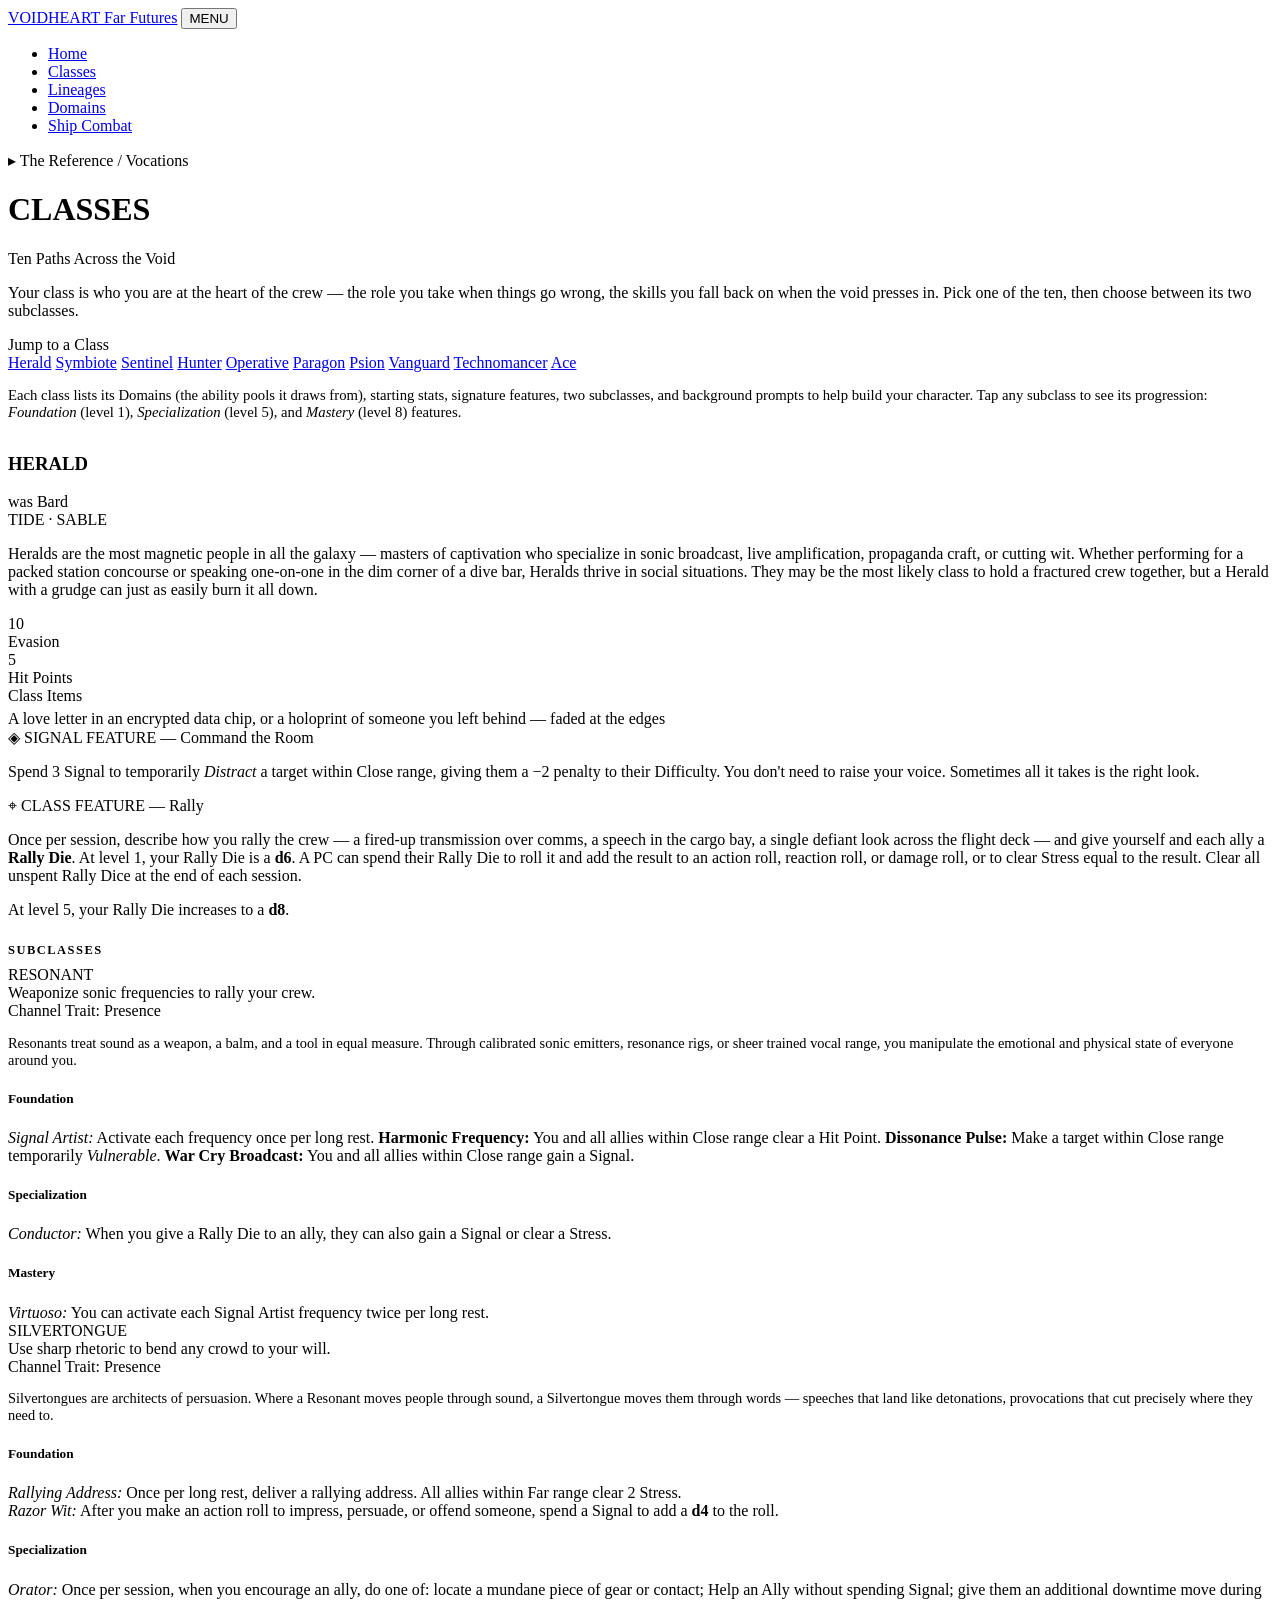
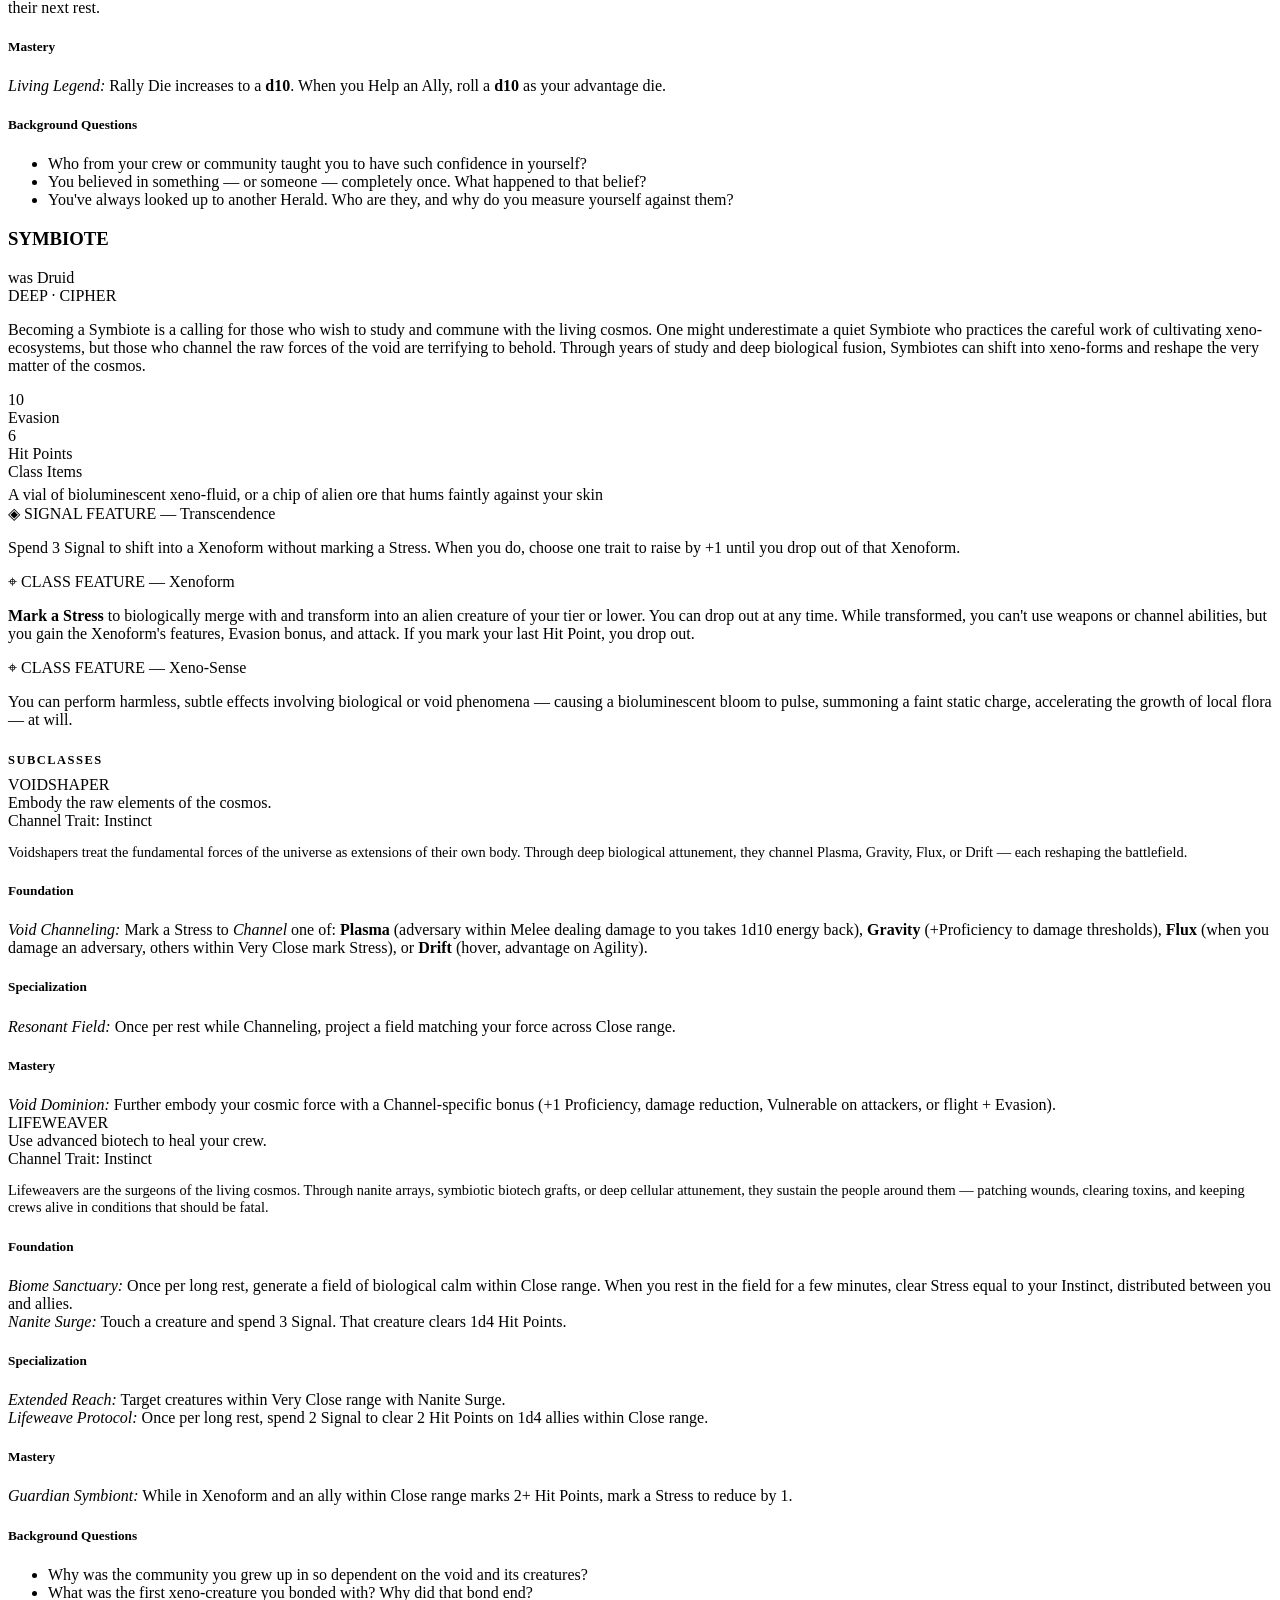
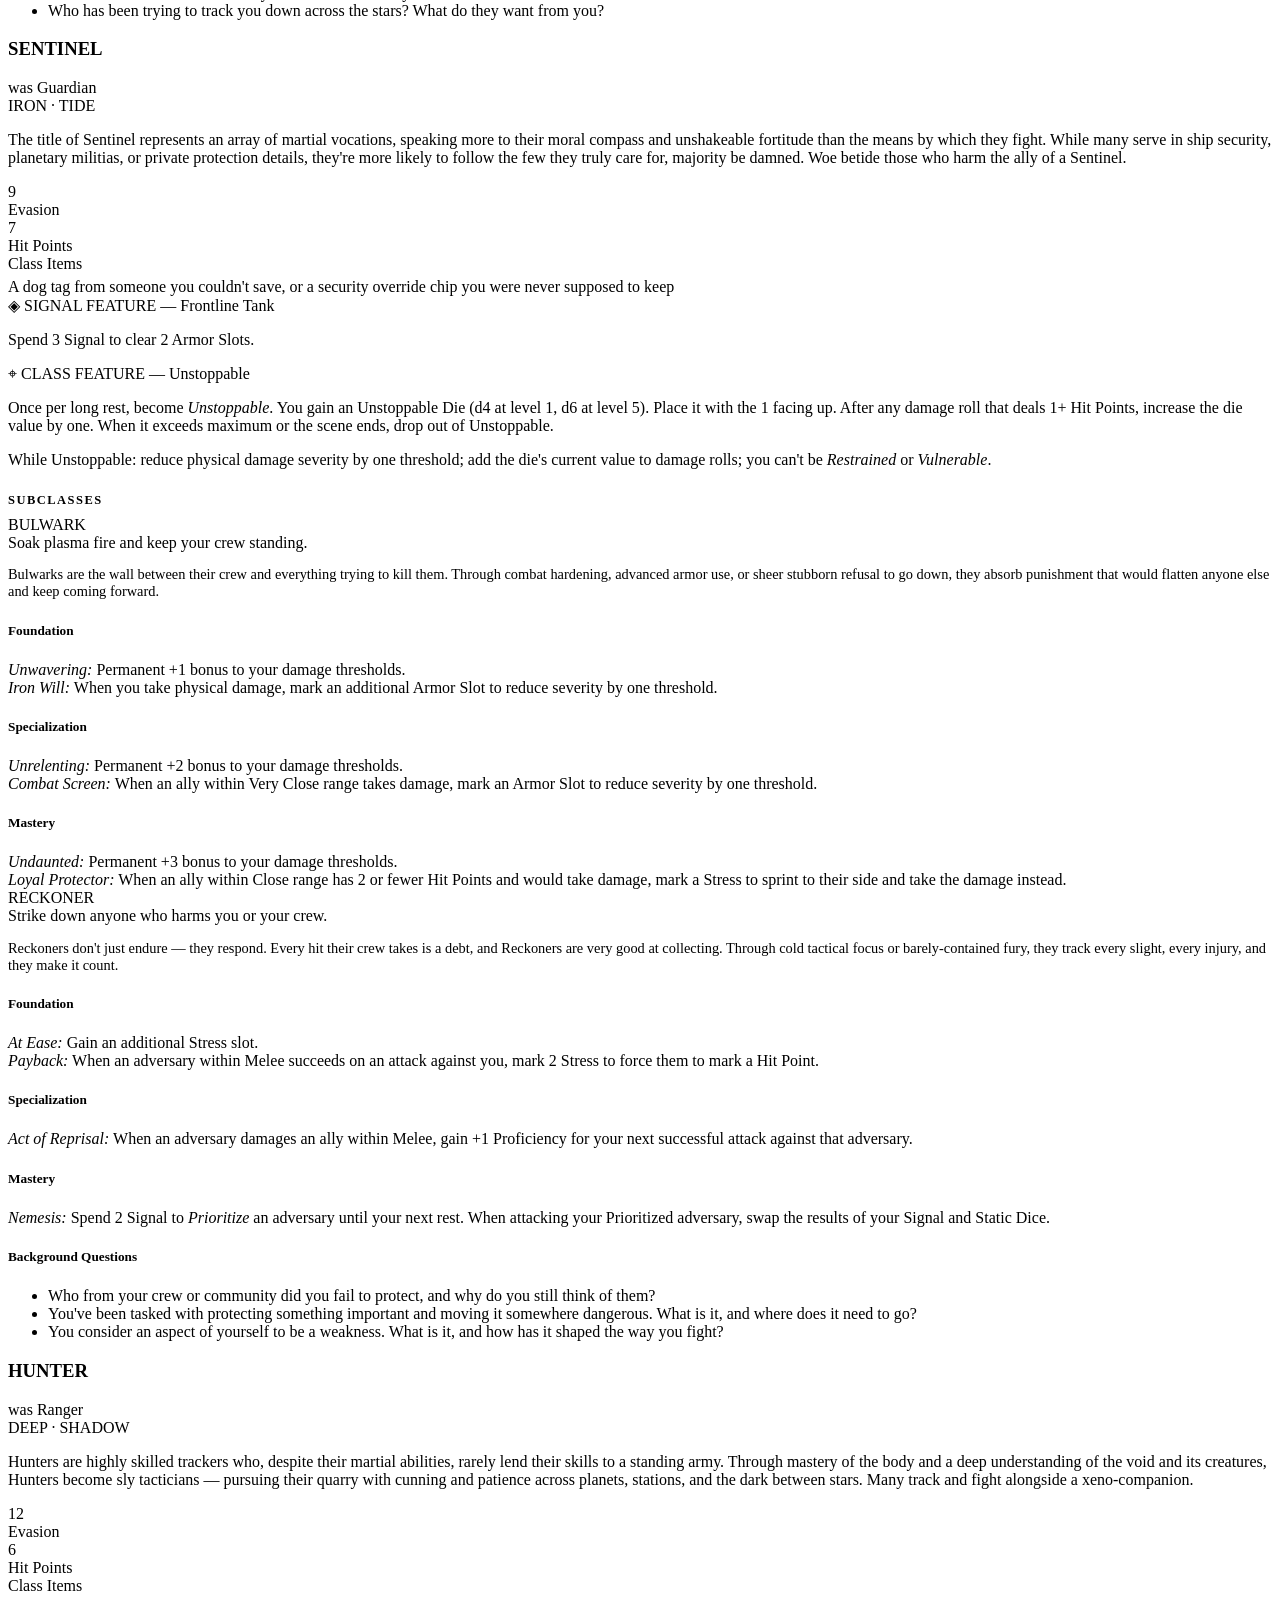
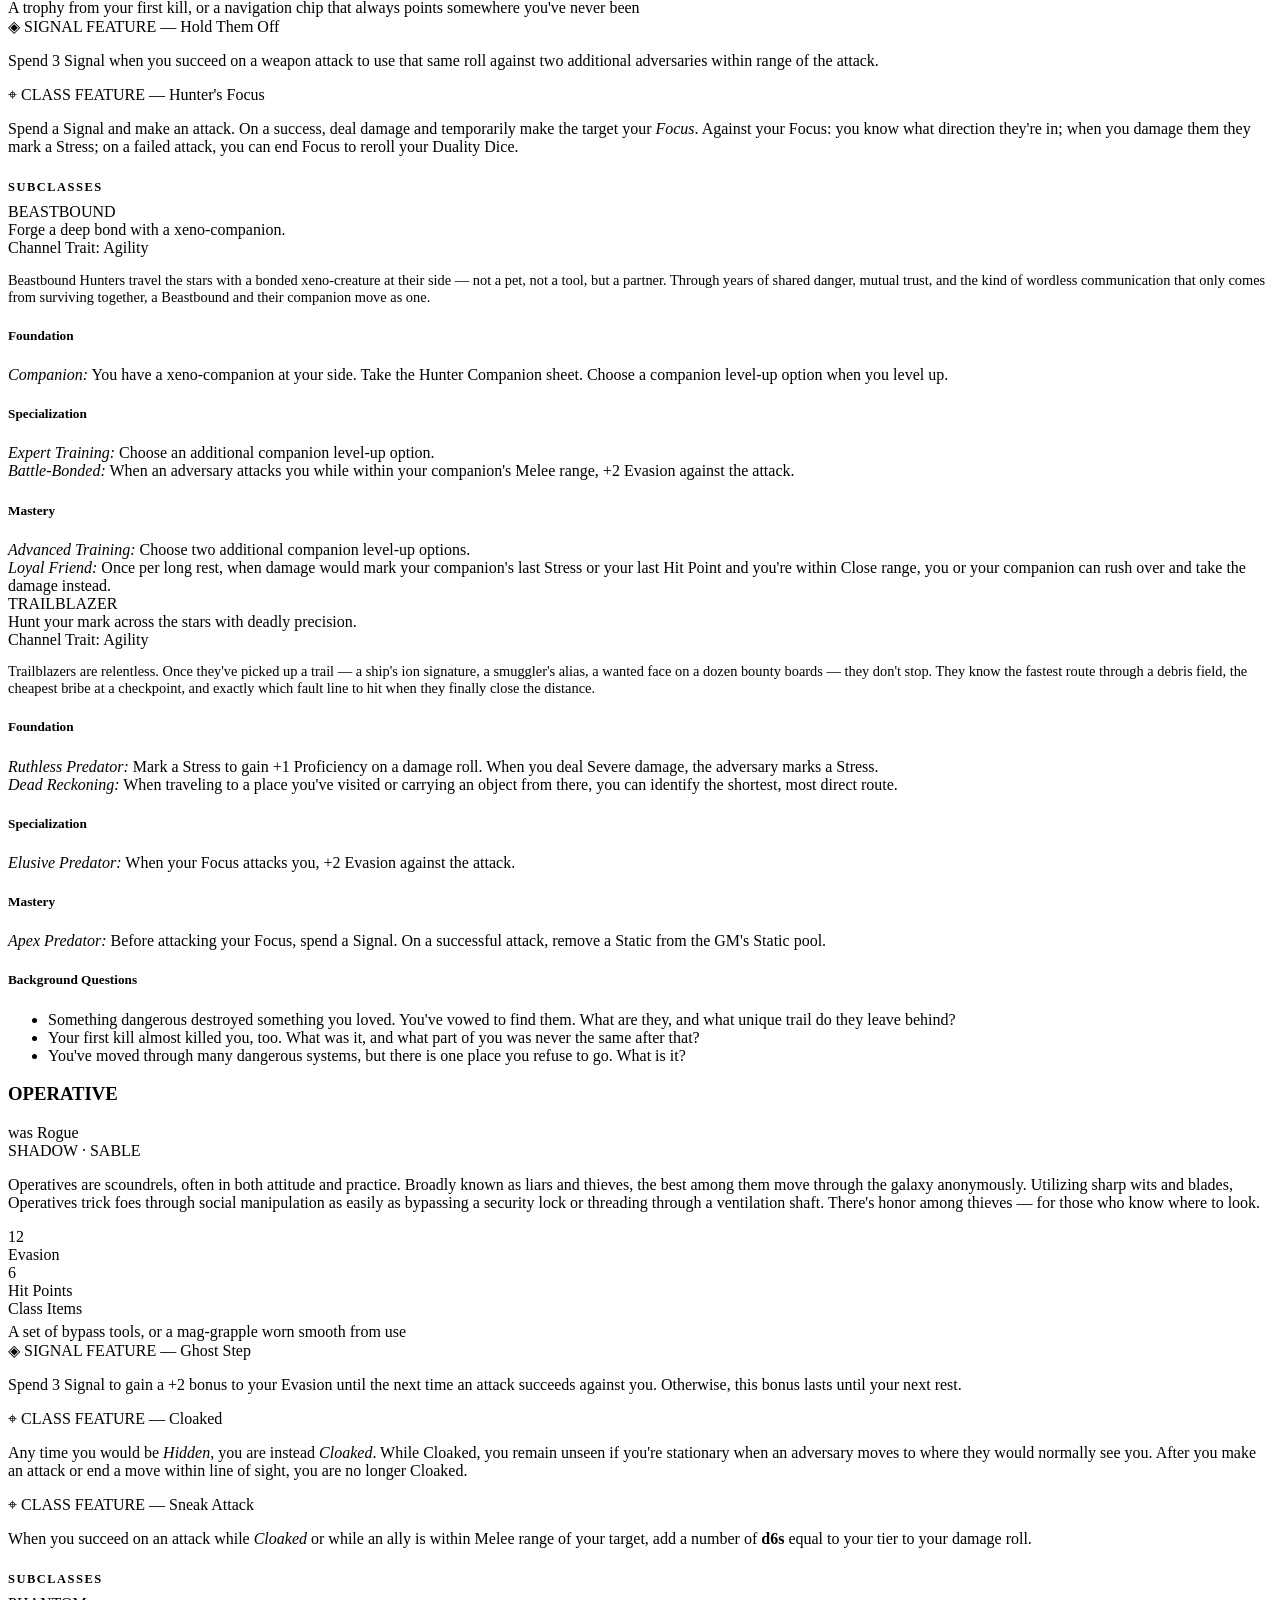
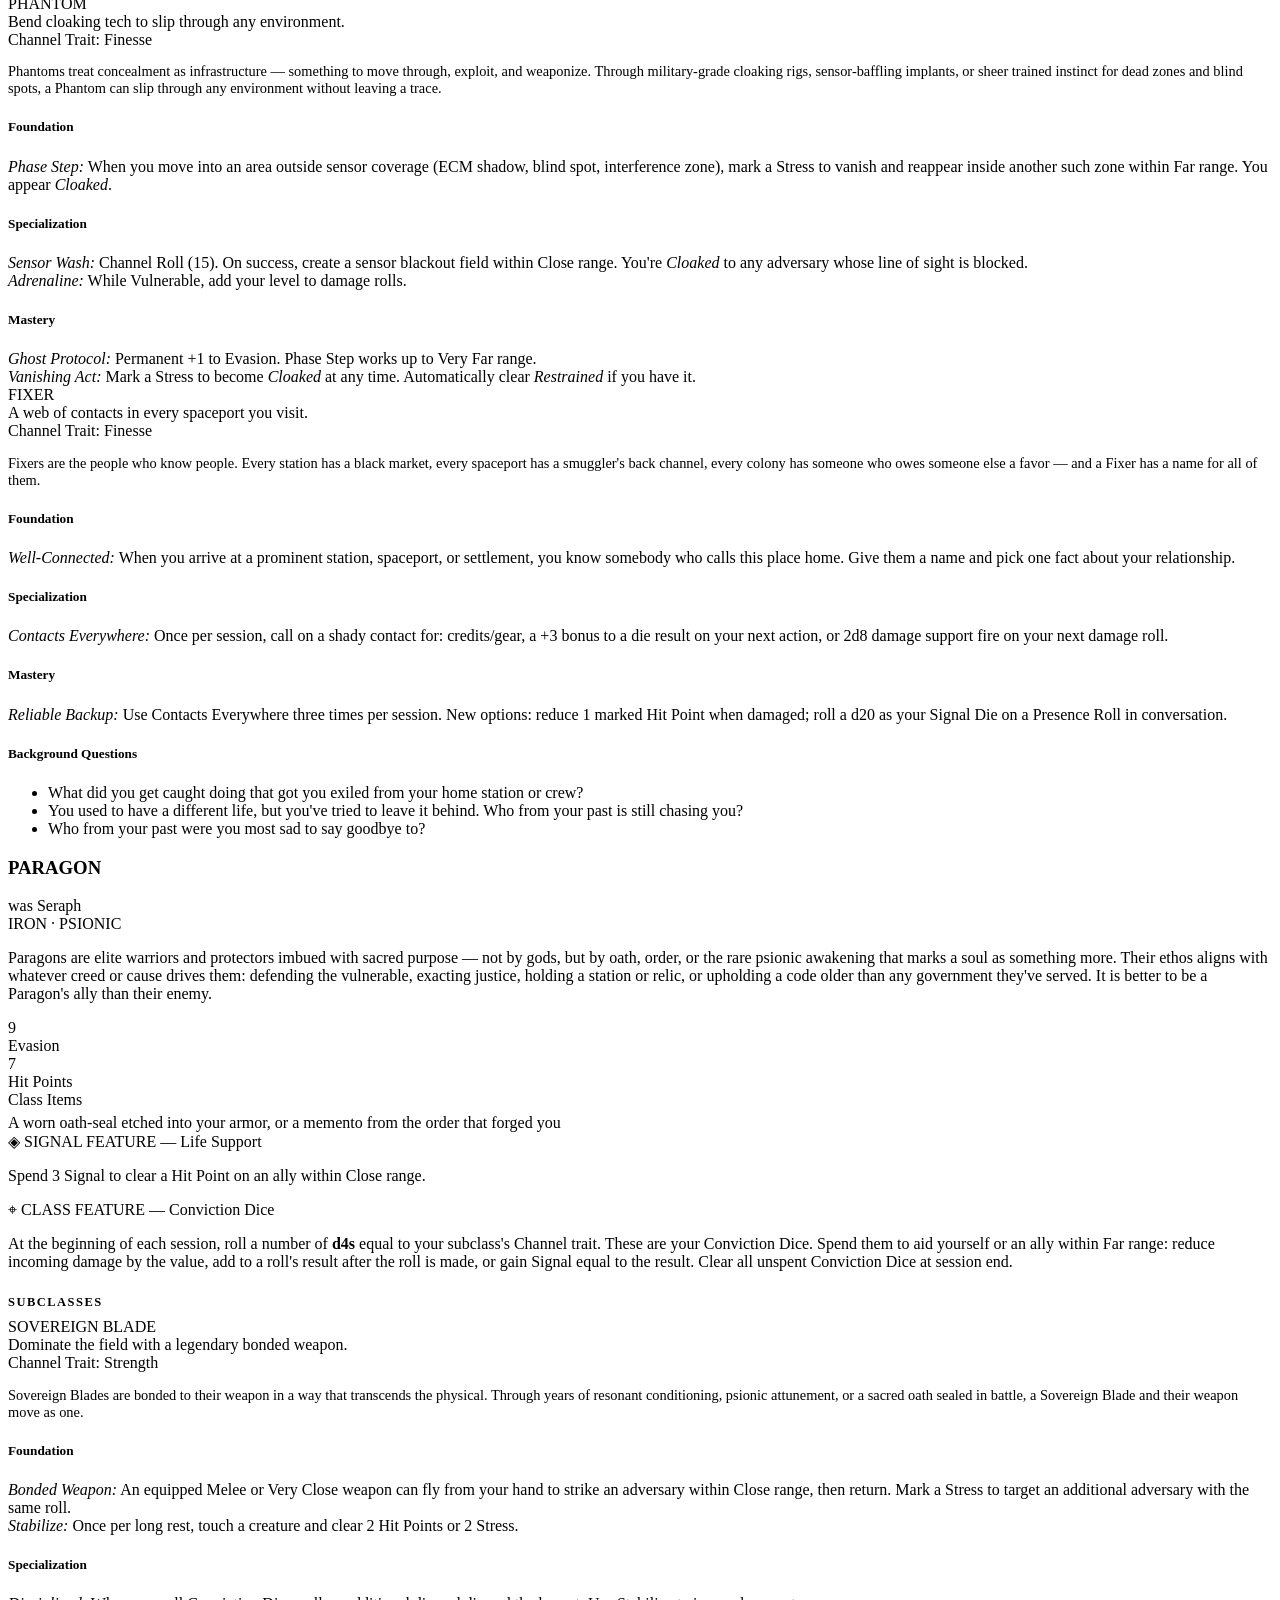
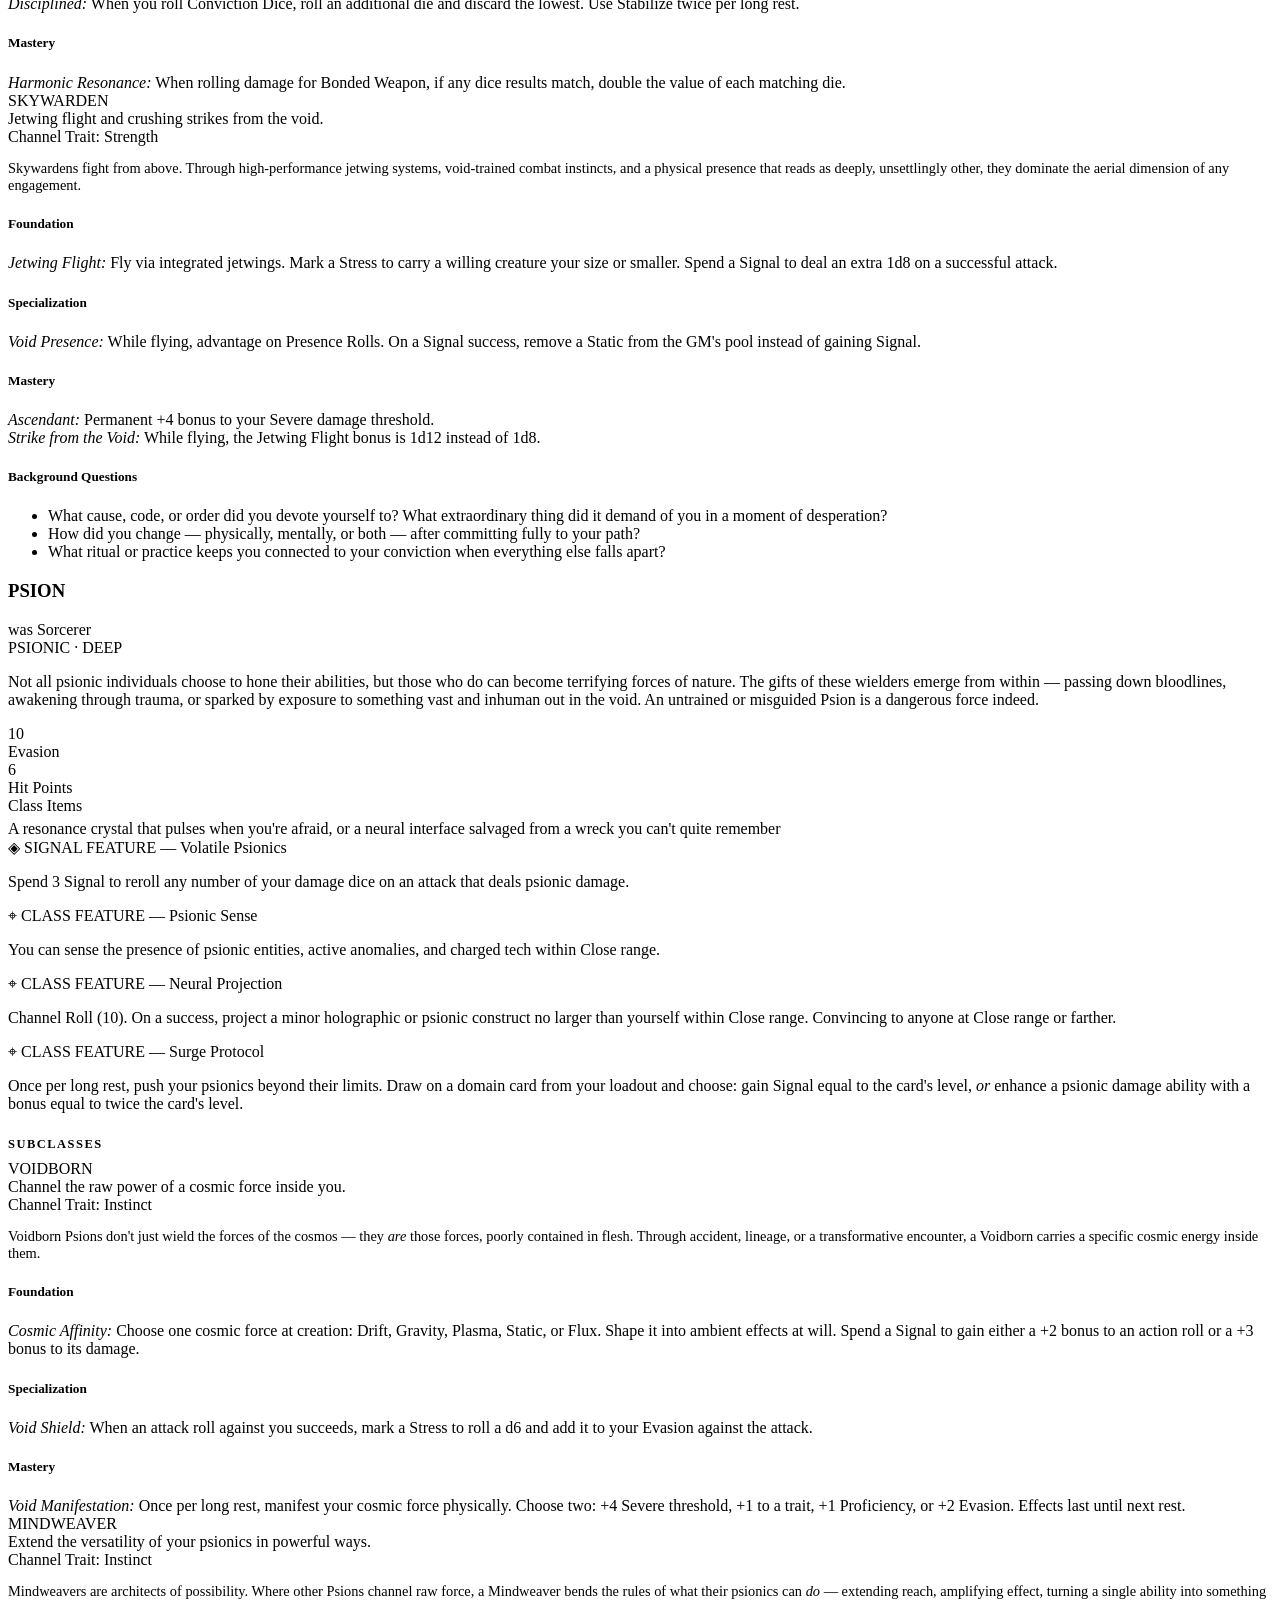
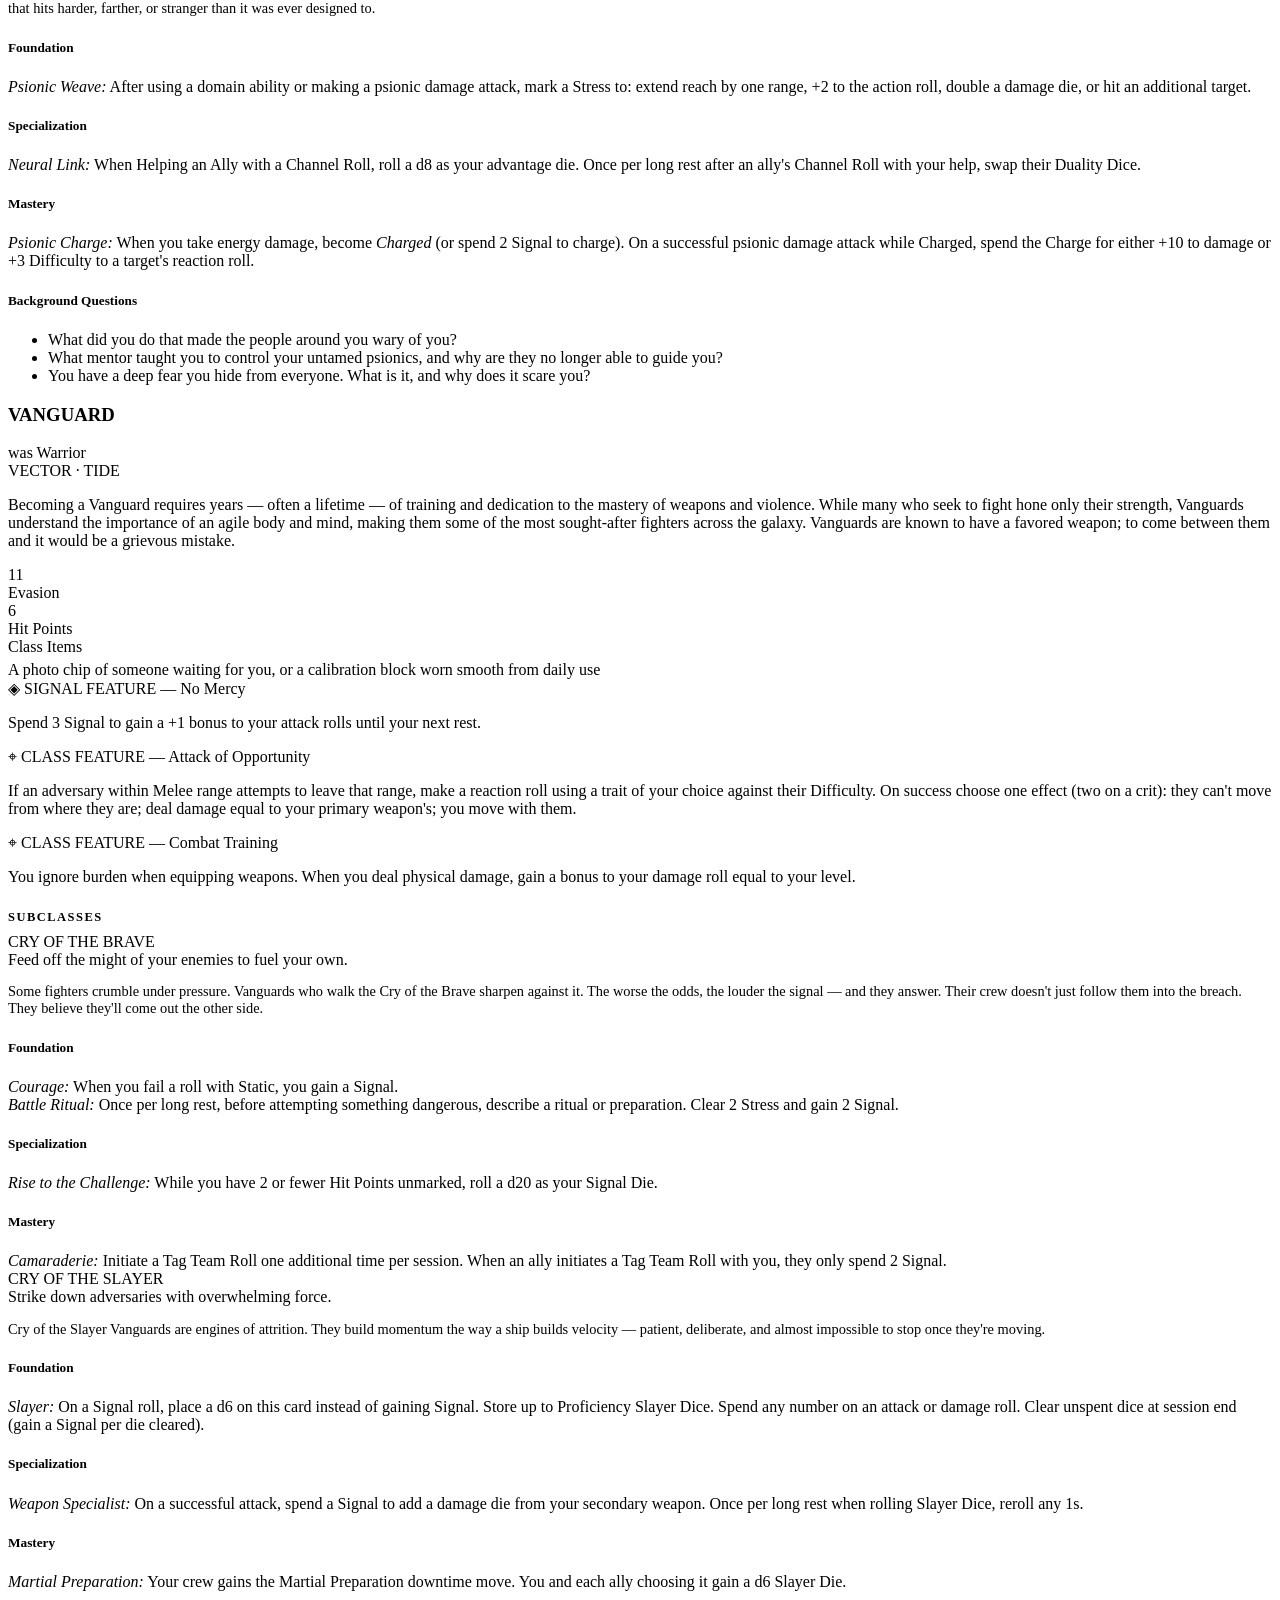
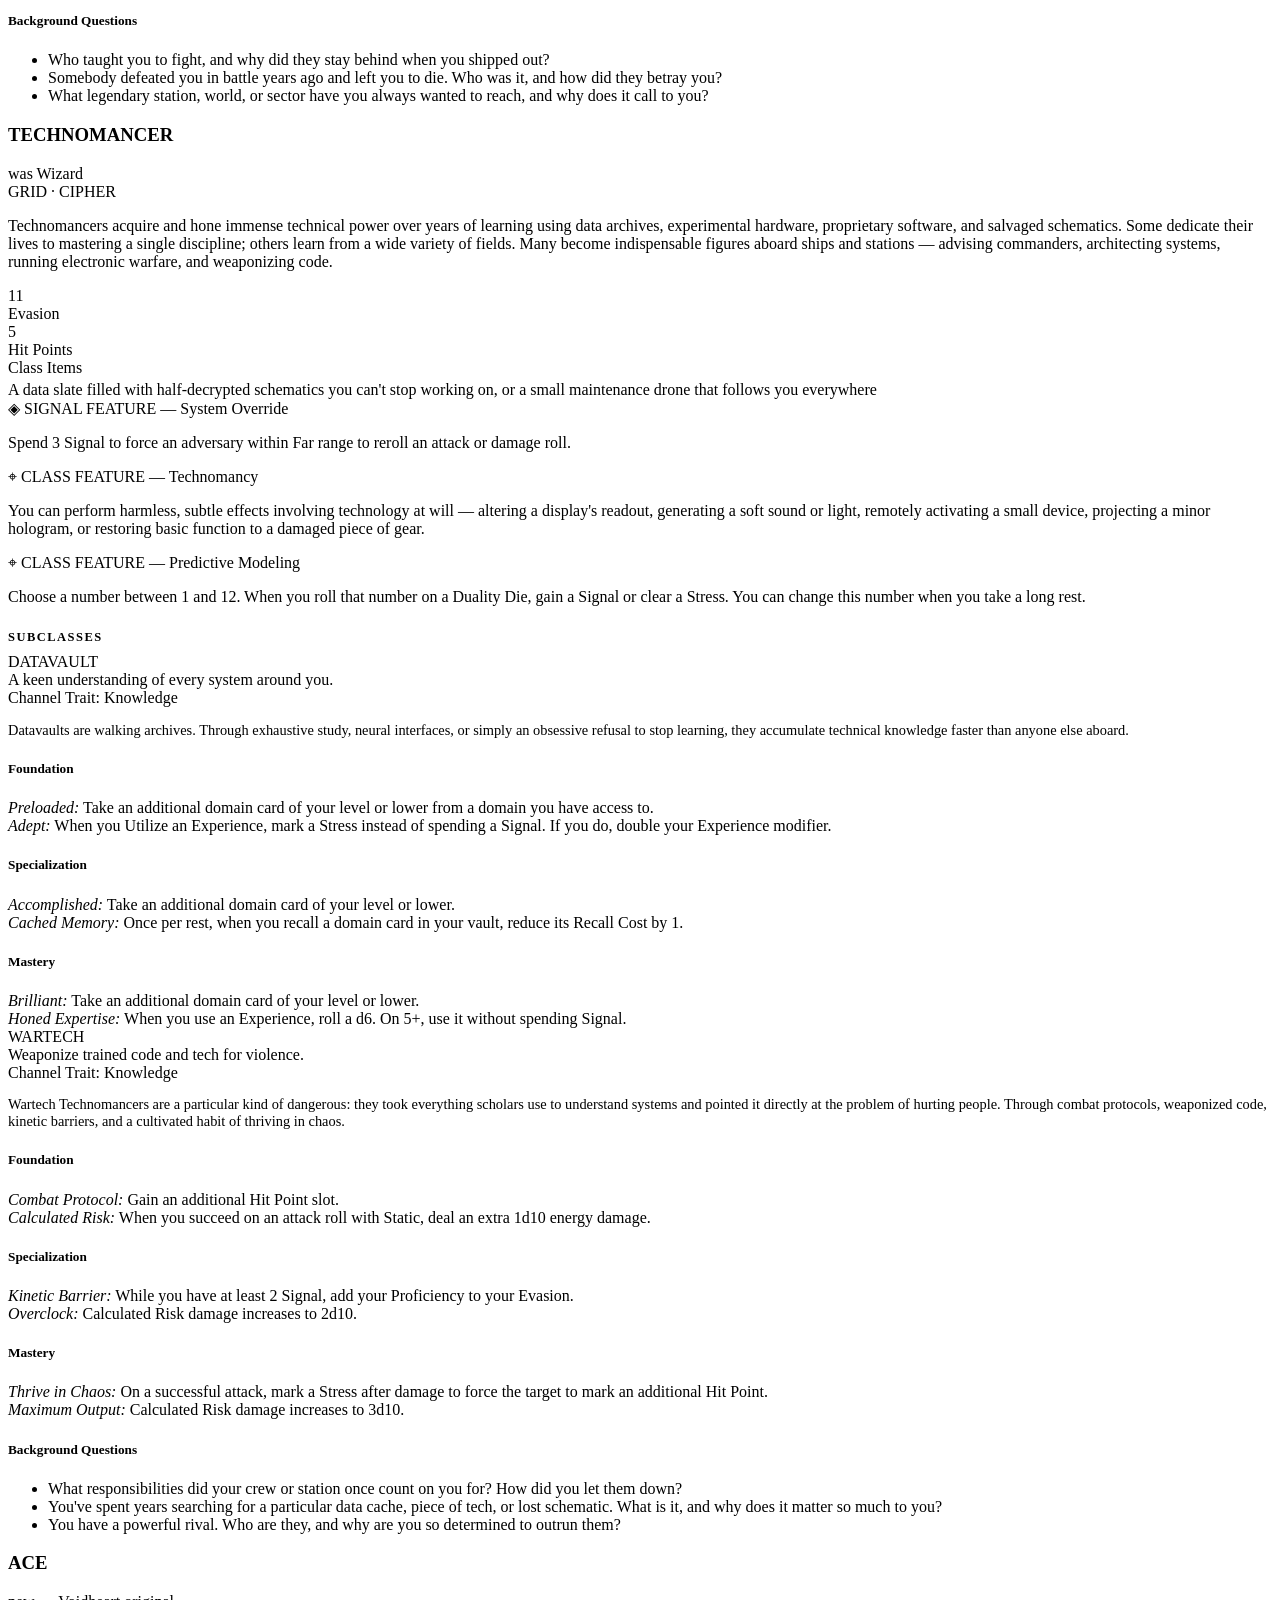
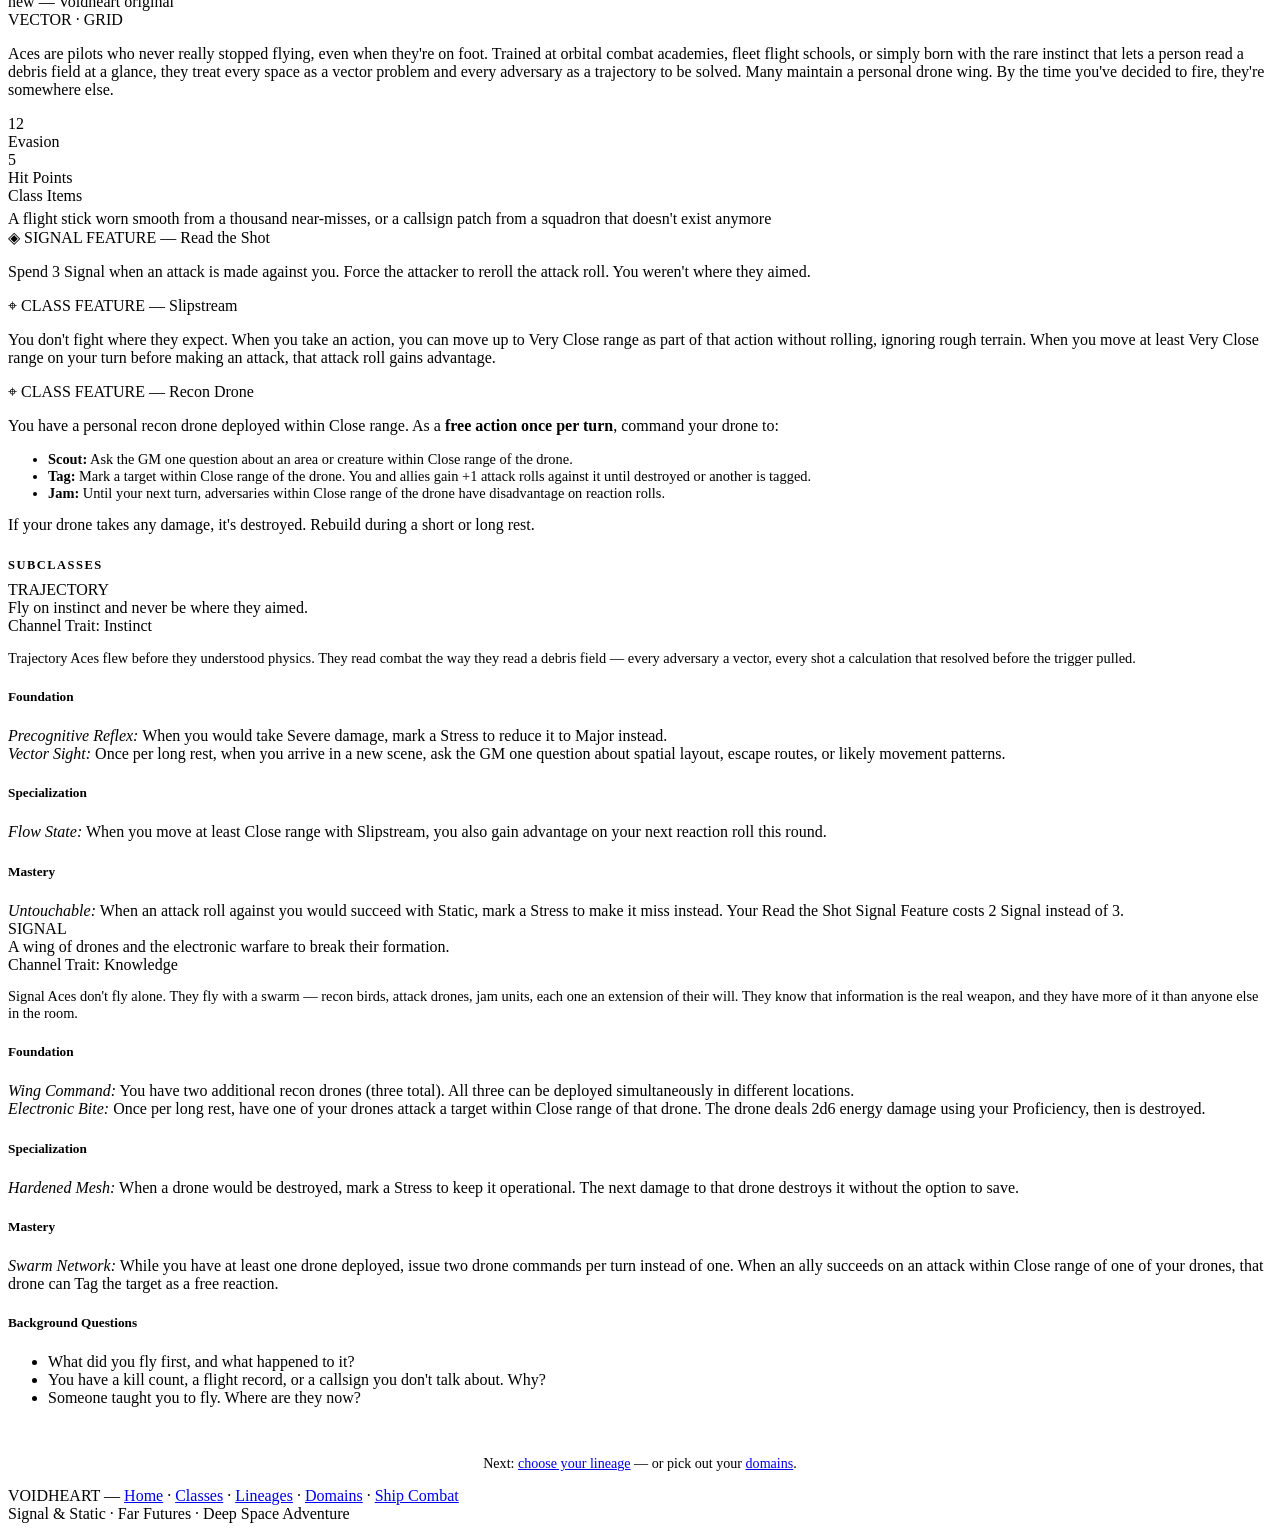
==== classes.html @ a6154e97 "Add files via upload" ====
<!DOCTYPE html>
<html lang="en">
<head>
<meta charset="UTF-8">
<meta name="viewport" content="width=device-width, initial-scale=1.0">
<title>Classes — VOIDHEART</title>
<link rel="preconnect" href="https://fonts.googleapis.com">
<link rel="preconnect" href="https://fonts.gstatic.com" crossorigin>
<link href="https://fonts.googleapis.com/css2?family=Orbitron:wght@400;600;700;900&family=Crimson+Pro:ital,wght@0,300;0,400;0,600;1,300;1,400&family=JetBrains+Mono:wght@300;400;700&display=swap" rel="stylesheet">
<link rel="stylesheet" href="styles.css">
</head>
<body>

<div id="starfield"></div>

<nav class="site-nav">
  <a class="nav-logo" href="index.html">VOIDHEART <span>Far Futures</span></a>
  <button class="nav-toggle" aria-label="Toggle menu">MENU</button>
  <ul class="nav-links">
    <li><a href="index.html">Home</a></li>
    <li><a href="classes.html" class="active">Classes</a></li>
    <li><a href="lineages.html">Lineages</a></li>
    <li><a href="domains.html">Domains</a></li>
    <li><a href="ship-combat.html">Ship Combat</a></li>
  </ul>
</nav>

<header class="page-header">
  <div class="crumb">▸ The Reference / Vocations</div>
  <h1>CLASSES</h1>
  <div class="sub">Ten Paths Across the Void</div>
  <p class="desc">
    Your class is who you are at the heart of the crew &mdash; the role you take when things go wrong, the
    skills you fall back on when the void presses in. Pick one of the ten, then choose between its two subclasses.
  </p>
</header>

<main>

  <!-- TOC -->
  <div class="toc">
    <div class="toc-label">Jump to a Class</div>
    <div class="toc-grid">
      <a href="#herald">Herald</a>
      <a href="#symbiote">Symbiote</a>
      <a href="#sentinel">Sentinel</a>
      <a href="#hunter">Hunter</a>
      <a href="#operative">Operative</a>
      <a href="#paragon">Paragon</a>
      <a href="#psion">Psion</a>
      <a href="#vanguard">Vanguard</a>
      <a href="#technomancer">Technomancer</a>
      <a href="#ace">Ace</a>
    </div>
  </div>

  <p style="color:var(--text-dim);font-size:0.92rem;margin-bottom:2rem">
    Each class lists its <span class="tag signal-tag">Domains</span> (the ability pools it draws from),
    starting stats, signature features, two subclasses, and background prompts to help build your character.
    Tap any subclass to see its progression: <em>Foundation</em> (level 1), <em>Specialization</em> (level 5),
    and <em>Mastery</em> (level 8) features.
  </p>

  <!-- ═══════════════════════════════════════════════════════ -->
  <!-- HERALD                                                   -->
  <!-- ═══════════════════════════════════════════════════════ -->
  <section id="herald" class="class-block">
    <div class="class-header">
      <div>
        <h3>HERALD</h3>
        <div class="reskin">was Bard</div>
      </div>
      <div class="domains-tag">TIDE · SABLE</div>
    </div>
    <p class="class-flavor">
      Heralds are the most magnetic people in all the galaxy &mdash; masters of captivation who specialize in
      sonic broadcast, live amplification, propaganda craft, or cutting wit. Whether performing for a packed
      station concourse or speaking one-on-one in the dim corner of a dive bar, Heralds thrive in social
      situations. They may be the most likely class to hold a fractured crew together, but a Herald with
      a grudge can just as easily burn it all down.
    </p>

    <div class="class-statline">
      <div class="statbox"><div class="val">10</div><div class="key">Evasion</div></div>
      <div class="statbox"><div class="val">5</div><div class="key">Hit Points</div></div>
      <div class="statbox items">
        <div class="key" style="margin-bottom:0.3rem">Class Items</div>
        <div class="val">A love letter in an encrypted data chip, or a holoprint of someone you left behind &mdash; faded at the edges</div>
      </div>
    </div>

    <div class="feature-block signal-feature">
      <div class="feature-title">◈ SIGNAL FEATURE — Command the Room</div>
      <p>Spend 3 Signal to temporarily <em>Distract</em> a target within Close range, giving them a −2 penalty to their Difficulty. You don't need to raise your voice. Sometimes all it takes is the right look.</p>
    </div>

    <div class="feature-block class-feature">
      <div class="feature-title">⌖ CLASS FEATURE — Rally</div>
      <p>Once per session, describe how you rally the crew &mdash; a fired-up transmission over comms, a speech in the cargo bay, a single defiant look across the flight deck &mdash; and give yourself and each ally a <strong>Rally Die</strong>. At level 1, your Rally Die is a <strong>d6</strong>. A PC can spend their Rally Die to roll it and add the result to an action roll, reaction roll, or damage roll, or to clear Stress equal to the result. Clear all unspent Rally Dice at the end of each session.</p>
      <p>At level 5, your Rally Die increases to a <strong>d8</strong>.</p>
    </div>

    <h4 style="color:var(--static);margin:1.5rem 0 0.5rem;font-size:0.78rem;letter-spacing:0.12em">SUBCLASSES</h4>

    <div class="subclass-block">
      <div class="subclass-name">RESONANT</div>
      <div class="subclass-tag">Weaponize sonic frequencies to rally your crew.</div>
      <div class="channel">Channel Trait: Presence</div>
      <p style="font-size:0.9rem;color:var(--text-dim)">
        Resonants treat sound as a weapon, a balm, and a tool in equal measure. Through calibrated sonic emitters,
        resonance rigs, or sheer trained vocal range, you manipulate the emotional and physical state of everyone
        around you.
      </p>
      <h5>Foundation</h5>
      <div class="feat"><em class="feat-name">Signal Artist:</em> Activate each frequency once per long rest. <strong>Harmonic Frequency:</strong> You and all allies within Close range clear a Hit Point. <strong>Dissonance Pulse:</strong> Make a target within Close range temporarily <em>Vulnerable</em>. <strong>War Cry Broadcast:</strong> You and all allies within Close range gain a Signal.</div>
      <h5>Specialization</h5>
      <div class="feat"><em class="feat-name">Conductor:</em> When you give a Rally Die to an ally, they can also gain a Signal or clear a Stress.</div>
      <h5>Mastery</h5>
      <div class="feat"><em class="feat-name">Virtuoso:</em> You can activate each Signal Artist frequency twice per long rest.</div>
    </div>

    <div class="subclass-block alt">
      <div class="subclass-name">SILVERTONGUE</div>
      <div class="subclass-tag">Use sharp rhetoric to bend any crowd to your will.</div>
      <div class="channel">Channel Trait: Presence</div>
      <p style="font-size:0.9rem;color:var(--text-dim)">
        Silvertongues are architects of persuasion. Where a Resonant moves people through sound, a Silvertongue
        moves them through words &mdash; speeches that land like detonations, provocations that cut precisely where
        they need to.
      </p>
      <h5>Foundation</h5>
      <div class="feat"><em class="feat-name">Rallying Address:</em> Once per long rest, deliver a rallying address. All allies within Far range clear 2 Stress.</div>
      <div class="feat"><em class="feat-name">Razor Wit:</em> After you make an action roll to impress, persuade, or offend someone, spend a Signal to add a <strong>d4</strong> to the roll.</div>
      <h5>Specialization</h5>
      <div class="feat"><em class="feat-name">Orator:</em> Once per session, when you encourage an ally, do one of: locate a mundane piece of gear or contact; Help an Ally without spending Signal; give them an additional downtime move during their next rest.</div>
      <h5>Mastery</h5>
      <div class="feat"><em class="feat-name">Living Legend:</em> Rally Die increases to a <strong>d10</strong>. When you Help an Ally, roll a <strong>d10</strong> as your advantage die.</div>
    </div>

    <div class="bg-questions">
      <h5>Background Questions</h5>
      <ul>
        <li>Who from your crew or community taught you to have such confidence in yourself?</li>
        <li>You believed in something &mdash; or someone &mdash; completely once. What happened to that belief?</li>
        <li>You've always looked up to another Herald. Who are they, and why do you measure yourself against them?</li>
      </ul>
    </div>
  </section>

  <!-- ═══════════════════════════════════════════════════════ -->
  <!-- SYMBIOTE                                                 -->
  <!-- ═══════════════════════════════════════════════════════ -->
  <section id="symbiote" class="class-block">
    <div class="class-header">
      <div>
        <h3>SYMBIOTE</h3>
        <div class="reskin">was Druid</div>
      </div>
      <div class="domains-tag">DEEP · CIPHER</div>
    </div>
    <p class="class-flavor">
      Becoming a Symbiote is a calling for those who wish to study and commune with the living cosmos.
      One might underestimate a quiet Symbiote who practices the careful work of cultivating xeno-ecosystems,
      but those who channel the raw forces of the void are terrifying to behold. Through years of study and
      deep biological fusion, Symbiotes can shift into xeno-forms and reshape the very matter of the cosmos.
    </p>

    <div class="class-statline">
      <div class="statbox"><div class="val">10</div><div class="key">Evasion</div></div>
      <div class="statbox"><div class="val">6</div><div class="key">Hit Points</div></div>
      <div class="statbox items">
        <div class="key" style="margin-bottom:0.3rem">Class Items</div>
        <div class="val">A vial of bioluminescent xeno-fluid, or a chip of alien ore that hums faintly against your skin</div>
      </div>
    </div>

    <div class="feature-block signal-feature">
      <div class="feature-title">◈ SIGNAL FEATURE — Transcendence</div>
      <p>Spend 3 Signal to shift into a Xenoform without marking a Stress. When you do, choose one trait to raise by +1 until you drop out of that Xenoform.</p>
    </div>

    <div class="feature-block class-feature">
      <div class="feature-title">⌖ CLASS FEATURE — Xenoform</div>
      <p><strong>Mark a Stress</strong> to biologically merge with and transform into an alien creature of your tier or lower. You can drop out at any time. While transformed, you can't use weapons or channel abilities, but you gain the Xenoform's features, Evasion bonus, and attack. If you mark your last Hit Point, you drop out.</p>
    </div>

    <div class="feature-block class-feature">
      <div class="feature-title">⌖ CLASS FEATURE — Xeno-Sense</div>
      <p>You can perform harmless, subtle effects involving biological or void phenomena &mdash; causing a bioluminescent bloom to pulse, summoning a faint static charge, accelerating the growth of local flora &mdash; at will.</p>
    </div>

    <h4 style="color:var(--static);margin:1.5rem 0 0.5rem;font-size:0.78rem;letter-spacing:0.12em">SUBCLASSES</h4>

    <div class="subclass-block">
      <div class="subclass-name">VOIDSHAPER</div>
      <div class="subclass-tag">Embody the raw elements of the cosmos.</div>
      <div class="channel">Channel Trait: Instinct</div>
      <p style="font-size:0.9rem;color:var(--text-dim)">
        Voidshapers treat the fundamental forces of the universe as extensions of their own body. Through deep
        biological attunement, they channel Plasma, Gravity, Flux, or Drift &mdash; each reshaping the battlefield.
      </p>
      <h5>Foundation</h5>
      <div class="feat"><em class="feat-name">Void Channeling:</em> Mark a Stress to <em>Channel</em> one of: <strong>Plasma</strong> (adversary within Melee dealing damage to you takes 1d10 energy back), <strong>Gravity</strong> (+Proficiency to damage thresholds), <strong>Flux</strong> (when you damage an adversary, others within Very Close mark Stress), or <strong>Drift</strong> (hover, advantage on Agility).</div>
      <h5>Specialization</h5>
      <div class="feat"><em class="feat-name">Resonant Field:</em> Once per rest while Channeling, project a field matching your force across Close range.</div>
      <h5>Mastery</h5>
      <div class="feat"><em class="feat-name">Void Dominion:</em> Further embody your cosmic force with a Channel-specific bonus (+1 Proficiency, damage reduction, Vulnerable on attackers, or flight + Evasion).</div>
    </div>

    <div class="subclass-block alt">
      <div class="subclass-name">LIFEWEAVER</div>
      <div class="subclass-tag">Use advanced biotech to heal your crew.</div>
      <div class="channel">Channel Trait: Instinct</div>
      <p style="font-size:0.9rem;color:var(--text-dim)">
        Lifeweavers are the surgeons of the living cosmos. Through nanite arrays, symbiotic biotech grafts, or
        deep cellular attunement, they sustain the people around them &mdash; patching wounds, clearing toxins,
        and keeping crews alive in conditions that should be fatal.
      </p>
      <h5>Foundation</h5>
      <div class="feat"><em class="feat-name">Biome Sanctuary:</em> Once per long rest, generate a field of biological calm within Close range. When you rest in the field for a few minutes, clear Stress equal to your Instinct, distributed between you and allies.</div>
      <div class="feat"><em class="feat-name">Nanite Surge:</em> Touch a creature and spend 3 Signal. That creature clears 1d4 Hit Points.</div>
      <h5>Specialization</h5>
      <div class="feat"><em class="feat-name">Extended Reach:</em> Target creatures within Very Close range with Nanite Surge.</div>
      <div class="feat"><em class="feat-name">Lifeweave Protocol:</em> Once per long rest, spend 2 Signal to clear 2 Hit Points on 1d4 allies within Close range.</div>
      <h5>Mastery</h5>
      <div class="feat"><em class="feat-name">Guardian Symbiont:</em> While in Xenoform and an ally within Close range marks 2+ Hit Points, mark a Stress to reduce by 1.</div>
    </div>

    <div class="bg-questions">
      <h5>Background Questions</h5>
      <ul>
        <li>Why was the community you grew up in so dependent on the void and its creatures?</li>
        <li>What was the first xeno-creature you bonded with? Why did that bond end?</li>
        <li>Who has been trying to track you down across the stars? What do they want from you?</li>
      </ul>
    </div>
  </section>

  <!-- ═══════════════════════════════════════════════════════ -->
  <!-- SENTINEL                                                 -->
  <!-- ═══════════════════════════════════════════════════════ -->
  <section id="sentinel" class="class-block">
    <div class="class-header">
      <div>
        <h3>SENTINEL</h3>
        <div class="reskin">was Guardian</div>
      </div>
      <div class="domains-tag">IRON · TIDE</div>
    </div>
    <p class="class-flavor">
      The title of Sentinel represents an array of martial vocations, speaking more to their moral compass and
      unshakeable fortitude than the means by which they fight. While many serve in ship security, planetary
      militias, or private protection details, they're more likely to follow the few they truly care for, majority
      be damned. Woe betide those who harm the ally of a Sentinel.
    </p>

    <div class="class-statline">
      <div class="statbox"><div class="val">9</div><div class="key">Evasion</div></div>
      <div class="statbox"><div class="val">7</div><div class="key">Hit Points</div></div>
      <div class="statbox items">
        <div class="key" style="margin-bottom:0.3rem">Class Items</div>
        <div class="val">A dog tag from someone you couldn't save, or a security override chip you were never supposed to keep</div>
      </div>
    </div>

    <div class="feature-block signal-feature">
      <div class="feature-title">◈ SIGNAL FEATURE — Frontline Tank</div>
      <p>Spend 3 Signal to clear 2 Armor Slots.</p>
    </div>

    <div class="feature-block class-feature">
      <div class="feature-title">⌖ CLASS FEATURE — Unstoppable</div>
      <p>Once per long rest, become <em>Unstoppable</em>. You gain an Unstoppable Die (d4 at level 1, d6 at level 5). Place it with the 1 facing up. After any damage roll that deals 1+ Hit Points, increase the die value by one. When it exceeds maximum or the scene ends, drop out of Unstoppable.</p>
      <p>While Unstoppable: reduce physical damage severity by one threshold; add the die's current value to damage rolls; you can't be <em>Restrained</em> or <em>Vulnerable</em>.</p>
    </div>

    <h4 style="color:var(--static);margin:1.5rem 0 0.5rem;font-size:0.78rem;letter-spacing:0.12em">SUBCLASSES</h4>

    <div class="subclass-block">
      <div class="subclass-name">BULWARK</div>
      <div class="subclass-tag">Soak plasma fire and keep your crew standing.</div>
      <p style="font-size:0.9rem;color:var(--text-dim)">
        Bulwarks are the wall between their crew and everything trying to kill them. Through combat hardening,
        advanced armor use, or sheer stubborn refusal to go down, they absorb punishment that would flatten
        anyone else and keep coming forward.
      </p>
      <h5>Foundation</h5>
      <div class="feat"><em class="feat-name">Unwavering:</em> Permanent +1 bonus to your damage thresholds.</div>
      <div class="feat"><em class="feat-name">Iron Will:</em> When you take physical damage, mark an additional Armor Slot to reduce severity by one threshold.</div>
      <h5>Specialization</h5>
      <div class="feat"><em class="feat-name">Unrelenting:</em> Permanent +2 bonus to your damage thresholds.</div>
      <div class="feat"><em class="feat-name">Combat Screen:</em> When an ally within Very Close range takes damage, mark an Armor Slot to reduce severity by one threshold.</div>
      <h5>Mastery</h5>
      <div class="feat"><em class="feat-name">Undaunted:</em> Permanent +3 bonus to your damage thresholds.</div>
      <div class="feat"><em class="feat-name">Loyal Protector:</em> When an ally within Close range has 2 or fewer Hit Points and would take damage, mark a Stress to sprint to their side and take the damage instead.</div>
    </div>

    <div class="subclass-block alt">
      <div class="subclass-name">RECKONER</div>
      <div class="subclass-tag">Strike down anyone who harms you or your crew.</div>
      <p style="font-size:0.9rem;color:var(--text-dim)">
        Reckoners don't just endure &mdash; they respond. Every hit their crew takes is a debt, and Reckoners
        are very good at collecting. Through cold tactical focus or barely-contained fury, they track every
        slight, every injury, and they make it count.
      </p>
      <h5>Foundation</h5>
      <div class="feat"><em class="feat-name">At Ease:</em> Gain an additional Stress slot.</div>
      <div class="feat"><em class="feat-name">Payback:</em> When an adversary within Melee succeeds on an attack against you, mark 2 Stress to force them to mark a Hit Point.</div>
      <h5>Specialization</h5>
      <div class="feat"><em class="feat-name">Act of Reprisal:</em> When an adversary damages an ally within Melee, gain +1 Proficiency for your next successful attack against that adversary.</div>
      <h5>Mastery</h5>
      <div class="feat"><em class="feat-name">Nemesis:</em> Spend 2 Signal to <em>Prioritize</em> an adversary until your next rest. When attacking your Prioritized adversary, swap the results of your Signal and Static Dice.</div>
    </div>

    <div class="bg-questions">
      <h5>Background Questions</h5>
      <ul>
        <li>Who from your crew or community did you fail to protect, and why do you still think of them?</li>
        <li>You've been tasked with protecting something important and moving it somewhere dangerous. What is it, and where does it need to go?</li>
        <li>You consider an aspect of yourself to be a weakness. What is it, and how has it shaped the way you fight?</li>
      </ul>
    </div>
  </section>

  <!-- ═══════════════════════════════════════════════════════ -->
  <!-- HUNTER                                                   -->
  <!-- ═══════════════════════════════════════════════════════ -->
  <section id="hunter" class="class-block">
    <div class="class-header">
      <div>
        <h3>HUNTER</h3>
        <div class="reskin">was Ranger</div>
      </div>
      <div class="domains-tag">DEEP · SHADOW</div>
    </div>
    <p class="class-flavor">
      Hunters are highly skilled trackers who, despite their martial abilities, rarely lend their skills to a
      standing army. Through mastery of the body and a deep understanding of the void and its creatures, Hunters
      become sly tacticians &mdash; pursuing their quarry with cunning and patience across planets, stations, and
      the dark between stars. Many track and fight alongside a xeno-companion.
    </p>

    <div class="class-statline">
      <div class="statbox"><div class="val">12</div><div class="key">Evasion</div></div>
      <div class="statbox"><div class="val">6</div><div class="key">Hit Points</div></div>
      <div class="statbox items">
        <div class="key" style="margin-bottom:0.3rem">Class Items</div>
        <div class="val">A trophy from your first kill, or a navigation chip that always points somewhere you've never been</div>
      </div>
    </div>

    <div class="feature-block signal-feature">
      <div class="feature-title">◈ SIGNAL FEATURE — Hold Them Off</div>
      <p>Spend 3 Signal when you succeed on a weapon attack to use that same roll against two additional adversaries within range of the attack.</p>
    </div>

    <div class="feature-block class-feature">
      <div class="feature-title">⌖ CLASS FEATURE — Hunter's Focus</div>
      <p>Spend a Signal and make an attack. On a success, deal damage and temporarily make the target your <em>Focus</em>. Against your Focus: you know what direction they're in; when you damage them they mark a Stress; on a failed attack, you can end Focus to reroll your Duality Dice.</p>
    </div>

    <h4 style="color:var(--static);margin:1.5rem 0 0.5rem;font-size:0.78rem;letter-spacing:0.12em">SUBCLASSES</h4>

    <div class="subclass-block">
      <div class="subclass-name">BEASTBOUND</div>
      <div class="subclass-tag">Forge a deep bond with a xeno-companion.</div>
      <div class="channel">Channel Trait: Agility</div>
      <p style="font-size:0.9rem;color:var(--text-dim)">
        Beastbound Hunters travel the stars with a bonded xeno-creature at their side &mdash; not a pet, not a
        tool, but a partner. Through years of shared danger, mutual trust, and the kind of wordless
        communication that only comes from surviving together, a Beastbound and their companion move as one.
      </p>
      <h5>Foundation</h5>
      <div class="feat"><em class="feat-name">Companion:</em> You have a xeno-companion at your side. Take the Hunter Companion sheet. Choose a companion level-up option when you level up.</div>
      <h5>Specialization</h5>
      <div class="feat"><em class="feat-name">Expert Training:</em> Choose an additional companion level-up option.</div>
      <div class="feat"><em class="feat-name">Battle-Bonded:</em> When an adversary attacks you while within your companion's Melee range, +2 Evasion against the attack.</div>
      <h5>Mastery</h5>
      <div class="feat"><em class="feat-name">Advanced Training:</em> Choose two additional companion level-up options.</div>
      <div class="feat"><em class="feat-name">Loyal Friend:</em> Once per long rest, when damage would mark your companion's last Stress or your last Hit Point and you're within Close range, you or your companion can rush over and take the damage instead.</div>
    </div>

    <div class="subclass-block alt">
      <div class="subclass-name">TRAILBLAZER</div>
      <div class="subclass-tag">Hunt your mark across the stars with deadly precision.</div>
      <div class="channel">Channel Trait: Agility</div>
      <p style="font-size:0.9rem;color:var(--text-dim)">
        Trailblazers are relentless. Once they've picked up a trail &mdash; a ship's ion signature, a smuggler's
        alias, a wanted face on a dozen bounty boards &mdash; they don't stop. They know the fastest route through
        a debris field, the cheapest bribe at a checkpoint, and exactly which fault line to hit when they finally
        close the distance.
      </p>
      <h5>Foundation</h5>
      <div class="feat"><em class="feat-name">Ruthless Predator:</em> Mark a Stress to gain +1 Proficiency on a damage roll. When you deal Severe damage, the adversary marks a Stress.</div>
      <div class="feat"><em class="feat-name">Dead Reckoning:</em> When traveling to a place you've visited or carrying an object from there, you can identify the shortest, most direct route.</div>
      <h5>Specialization</h5>
      <div class="feat"><em class="feat-name">Elusive Predator:</em> When your Focus attacks you, +2 Evasion against the attack.</div>
      <h5>Mastery</h5>
      <div class="feat"><em class="feat-name">Apex Predator:</em> Before attacking your Focus, spend a Signal. On a successful attack, remove a Static from the GM's Static pool.</div>
    </div>

    <div class="bg-questions">
      <h5>Background Questions</h5>
      <ul>
        <li>Something dangerous destroyed something you loved. You've vowed to find them. What are they, and what unique trail do they leave behind?</li>
        <li>Your first kill almost killed you, too. What was it, and what part of you was never the same after that?</li>
        <li>You've moved through many dangerous systems, but there is one place you refuse to go. What is it?</li>
      </ul>
    </div>
  </section>

  <!-- ═══════════════════════════════════════════════════════ -->
  <!-- OPERATIVE                                                -->
  <!-- ═══════════════════════════════════════════════════════ -->
  <section id="operative" class="class-block">
    <div class="class-header">
      <div>
        <h3>OPERATIVE</h3>
        <div class="reskin">was Rogue</div>
      </div>
      <div class="domains-tag">SHADOW · SABLE</div>
    </div>
    <p class="class-flavor">
      Operatives are scoundrels, often in both attitude and practice. Broadly known as liars and thieves, the best
      among them move through the galaxy anonymously. Utilizing sharp wits and blades, Operatives trick foes through
      social manipulation as easily as bypassing a security lock or threading through a ventilation shaft. There's
      honor among thieves &mdash; for those who know where to look.
    </p>

    <div class="class-statline">
      <div class="statbox"><div class="val">12</div><div class="key">Evasion</div></div>
      <div class="statbox"><div class="val">6</div><div class="key">Hit Points</div></div>
      <div class="statbox items">
        <div class="key" style="margin-bottom:0.3rem">Class Items</div>
        <div class="val">A set of bypass tools, or a mag-grapple worn smooth from use</div>
      </div>
    </div>

    <div class="feature-block signal-feature">
      <div class="feature-title">◈ SIGNAL FEATURE — Ghost Step</div>
      <p>Spend 3 Signal to gain a +2 bonus to your Evasion until the next time an attack succeeds against you. Otherwise, this bonus lasts until your next rest.</p>
    </div>

    <div class="feature-block class-feature">
      <div class="feature-title">⌖ CLASS FEATURE — Cloaked</div>
      <p>Any time you would be <em>Hidden</em>, you are instead <em>Cloaked</em>. While Cloaked, you remain unseen if you're stationary when an adversary moves to where they would normally see you. After you make an attack or end a move within line of sight, you are no longer Cloaked.</p>
    </div>

    <div class="feature-block class-feature">
      <div class="feature-title">⌖ CLASS FEATURE — Sneak Attack</div>
      <p>When you succeed on an attack while <em>Cloaked</em> or while an ally is within Melee range of your target, add a number of <strong>d6s</strong> equal to your tier to your damage roll.</p>
    </div>

    <h4 style="color:var(--static);margin:1.5rem 0 0.5rem;font-size:0.78rem;letter-spacing:0.12em">SUBCLASSES</h4>

    <div class="subclass-block">
      <div class="subclass-name">PHANTOM</div>
      <div class="subclass-tag">Bend cloaking tech to slip through any environment.</div>
      <div class="channel">Channel Trait: Finesse</div>
      <p style="font-size:0.9rem;color:var(--text-dim)">
        Phantoms treat concealment as infrastructure &mdash; something to move through, exploit, and weaponize.
        Through military-grade cloaking rigs, sensor-baffling implants, or sheer trained instinct for dead zones
        and blind spots, a Phantom can slip through any environment without leaving a trace.
      </p>
      <h5>Foundation</h5>
      <div class="feat"><em class="feat-name">Phase Step:</em> When you move into an area outside sensor coverage (ECM shadow, blind spot, interference zone), mark a Stress to vanish and reappear inside another such zone within Far range. You appear <em>Cloaked</em>.</div>
      <h5>Specialization</h5>
      <div class="feat"><em class="feat-name">Sensor Wash:</em> Channel Roll (15). On success, create a sensor blackout field within Close range. You're <em>Cloaked</em> to any adversary whose line of sight is blocked.</div>
      <div class="feat"><em class="feat-name">Adrenaline:</em> While Vulnerable, add your level to damage rolls.</div>
      <h5>Mastery</h5>
      <div class="feat"><em class="feat-name">Ghost Protocol:</em> Permanent +1 to Evasion. Phase Step works up to Very Far range.</div>
      <div class="feat"><em class="feat-name">Vanishing Act:</em> Mark a Stress to become <em>Cloaked</em> at any time. Automatically clear <em>Restrained</em> if you have it.</div>
    </div>

    <div class="subclass-block alt">
      <div class="subclass-name">FIXER</div>
      <div class="subclass-tag">A web of contacts in every spaceport you visit.</div>
      <div class="channel">Channel Trait: Finesse</div>
      <p style="font-size:0.9rem;color:var(--text-dim)">
        Fixers are the people who know people. Every station has a black market, every spaceport has a smuggler's
        back channel, every colony has someone who owes someone else a favor &mdash; and a Fixer has a name for
        all of them.
      </p>
      <h5>Foundation</h5>
      <div class="feat"><em class="feat-name">Well-Connected:</em> When you arrive at a prominent station, spaceport, or settlement, you know somebody who calls this place home. Give them a name and pick one fact about your relationship.</div>
      <h5>Specialization</h5>
      <div class="feat"><em class="feat-name">Contacts Everywhere:</em> Once per session, call on a shady contact for: credits/gear, a +3 bonus to a die result on your next action, or 2d8 damage support fire on your next damage roll.</div>
      <h5>Mastery</h5>
      <div class="feat"><em class="feat-name">Reliable Backup:</em> Use Contacts Everywhere three times per session. New options: reduce 1 marked Hit Point when damaged; roll a d20 as your Signal Die on a Presence Roll in conversation.</div>
    </div>

    <div class="bg-questions">
      <h5>Background Questions</h5>
      <ul>
        <li>What did you get caught doing that got you exiled from your home station or crew?</li>
        <li>You used to have a different life, but you've tried to leave it behind. Who from your past is still chasing you?</li>
        <li>Who from your past were you most sad to say goodbye to?</li>
      </ul>
    </div>
  </section>

  <!-- ═══════════════════════════════════════════════════════ -->
  <!-- PARAGON                                                  -->
  <!-- ═══════════════════════════════════════════════════════ -->
  <section id="paragon" class="class-block">
    <div class="class-header">
      <div>
        <h3>PARAGON</h3>
        <div class="reskin">was Seraph</div>
      </div>
      <div class="domains-tag">IRON · PSIONIC</div>
    </div>
    <p class="class-flavor">
      Paragons are elite warriors and protectors imbued with sacred purpose &mdash; not by gods, but by oath, order,
      or the rare psionic awakening that marks a soul as something more. Their ethos aligns with whatever creed or
      cause drives them: defending the vulnerable, exacting justice, holding a station or relic, or upholding a
      code older than any government they've served. It is better to be a Paragon's ally than their enemy.
    </p>

    <div class="class-statline">
      <div class="statbox"><div class="val">9</div><div class="key">Evasion</div></div>
      <div class="statbox"><div class="val">7</div><div class="key">Hit Points</div></div>
      <div class="statbox items">
        <div class="key" style="margin-bottom:0.3rem">Class Items</div>
        <div class="val">A worn oath-seal etched into your armor, or a memento from the order that forged you</div>
      </div>
    </div>

    <div class="feature-block signal-feature">
      <div class="feature-title">◈ SIGNAL FEATURE — Life Support</div>
      <p>Spend 3 Signal to clear a Hit Point on an ally within Close range.</p>
    </div>

    <div class="feature-block class-feature">
      <div class="feature-title">⌖ CLASS FEATURE — Conviction Dice</div>
      <p>At the beginning of each session, roll a number of <strong>d4s</strong> equal to your subclass's Channel trait. These are your Conviction Dice. Spend them to aid yourself or an ally within Far range: reduce incoming damage by the value, add to a roll's result after the roll is made, or gain Signal equal to the result. Clear all unspent Conviction Dice at session end.</p>
    </div>

    <h4 style="color:var(--static);margin:1.5rem 0 0.5rem;font-size:0.78rem;letter-spacing:0.12em">SUBCLASSES</h4>

    <div class="subclass-block">
      <div class="subclass-name">SOVEREIGN BLADE</div>
      <div class="subclass-tag">Dominate the field with a legendary bonded weapon.</div>
      <div class="channel">Channel Trait: Strength</div>
      <p style="font-size:0.9rem;color:var(--text-dim)">
        Sovereign Blades are bonded to their weapon in a way that transcends the physical. Through years of
        resonant conditioning, psionic attunement, or a sacred oath sealed in battle, a Sovereign Blade and
        their weapon move as one.
      </p>
      <h5>Foundation</h5>
      <div class="feat"><em class="feat-name">Bonded Weapon:</em> An equipped Melee or Very Close weapon can fly from your hand to strike an adversary within Close range, then return. Mark a Stress to target an additional adversary with the same roll.</div>
      <div class="feat"><em class="feat-name">Stabilize:</em> Once per long rest, touch a creature and clear 2 Hit Points or 2 Stress.</div>
      <h5>Specialization</h5>
      <div class="feat"><em class="feat-name">Disciplined:</em> When you roll Conviction Dice, roll an additional die and discard the lowest. Use Stabilize twice per long rest.</div>
      <h5>Mastery</h5>
      <div class="feat"><em class="feat-name">Harmonic Resonance:</em> When rolling damage for Bonded Weapon, if any dice results match, double the value of each matching die.</div>
    </div>

    <div class="subclass-block alt">
      <div class="subclass-name">SKYWARDEN</div>
      <div class="subclass-tag">Jetwing flight and crushing strikes from the void.</div>
      <div class="channel">Channel Trait: Strength</div>
      <p style="font-size:0.9rem;color:var(--text-dim)">
        Skywardens fight from above. Through high-performance jetwing systems, void-trained combat instincts,
        and a physical presence that reads as deeply, unsettlingly other, they dominate the aerial dimension of
        any engagement.
      </p>
      <h5>Foundation</h5>
      <div class="feat"><em class="feat-name">Jetwing Flight:</em> Fly via integrated jetwings. Mark a Stress to carry a willing creature your size or smaller. Spend a Signal to deal an extra 1d8 on a successful attack.</div>
      <h5>Specialization</h5>
      <div class="feat"><em class="feat-name">Void Presence:</em> While flying, advantage on Presence Rolls. On a Signal success, remove a Static from the GM's pool instead of gaining Signal.</div>
      <h5>Mastery</h5>
      <div class="feat"><em class="feat-name">Ascendant:</em> Permanent +4 bonus to your Severe damage threshold.</div>
      <div class="feat"><em class="feat-name">Strike from the Void:</em> While flying, the Jetwing Flight bonus is 1d12 instead of 1d8.</div>
    </div>

    <div class="bg-questions">
      <h5>Background Questions</h5>
      <ul>
        <li>What cause, code, or order did you devote yourself to? What extraordinary thing did it demand of you in a moment of desperation?</li>
        <li>How did you change &mdash; physically, mentally, or both &mdash; after committing fully to your path?</li>
        <li>What ritual or practice keeps you connected to your conviction when everything else falls apart?</li>
      </ul>
    </div>
  </section>

  <!-- ═══════════════════════════════════════════════════════ -->
  <!-- PSION                                                    -->
  <!-- ═══════════════════════════════════════════════════════ -->
  <section id="psion" class="class-block">
    <div class="class-header">
      <div>
        <h3>PSION</h3>
        <div class="reskin">was Sorcerer</div>
      </div>
      <div class="domains-tag">PSIONIC · DEEP</div>
    </div>
    <p class="class-flavor">
      Not all psionic individuals choose to hone their abilities, but those who do can become terrifying forces of
      nature. The gifts of these wielders emerge from within &mdash; passing down bloodlines, awakening through trauma,
      or sparked by exposure to something vast and inhuman out in the void. An untrained or misguided Psion is a
      dangerous force indeed.
    </p>

    <div class="class-statline">
      <div class="statbox"><div class="val">10</div><div class="key">Evasion</div></div>
      <div class="statbox"><div class="val">6</div><div class="key">Hit Points</div></div>
      <div class="statbox items">
        <div class="key" style="margin-bottom:0.3rem">Class Items</div>
        <div class="val">A resonance crystal that pulses when you're afraid, or a neural interface salvaged from a wreck you can't quite remember</div>
      </div>
    </div>

    <div class="feature-block signal-feature">
      <div class="feature-title">◈ SIGNAL FEATURE — Volatile Psionics</div>
      <p>Spend 3 Signal to reroll any number of your damage dice on an attack that deals psionic damage.</p>
    </div>

    <div class="feature-block class-feature">
      <div class="feature-title">⌖ CLASS FEATURE — Psionic Sense</div>
      <p>You can sense the presence of psionic entities, active anomalies, and charged tech within Close range.</p>
    </div>

    <div class="feature-block class-feature">
      <div class="feature-title">⌖ CLASS FEATURE — Neural Projection</div>
      <p>Channel Roll (10). On a success, project a minor holographic or psionic construct no larger than yourself within Close range. Convincing to anyone at Close range or farther.</p>
    </div>

    <div class="feature-block class-feature">
      <div class="feature-title">⌖ CLASS FEATURE — Surge Protocol</div>
      <p>Once per long rest, push your psionics beyond their limits. Draw on a domain card from your loadout and choose: gain Signal equal to the card's level, <em>or</em> enhance a psionic damage ability with a bonus equal to twice the card's level.</p>
    </div>

    <h4 style="color:var(--static);margin:1.5rem 0 0.5rem;font-size:0.78rem;letter-spacing:0.12em">SUBCLASSES</h4>

    <div class="subclass-block">
      <div class="subclass-name">VOIDBORN</div>
      <div class="subclass-tag">Channel the raw power of a cosmic force inside you.</div>
      <div class="channel">Channel Trait: Instinct</div>
      <p style="font-size:0.9rem;color:var(--text-dim)">
        Voidborn Psions don't just wield the forces of the cosmos &mdash; they <em>are</em> those forces, poorly
        contained in flesh. Through accident, lineage, or a transformative encounter, a Voidborn carries a specific
        cosmic energy inside them.
      </p>
      <h5>Foundation</h5>
      <div class="feat"><em class="feat-name">Cosmic Affinity:</em> Choose one cosmic force at creation: Drift, Gravity, Plasma, Static, or Flux. Shape it into ambient effects at will. Spend a Signal to gain either a +2 bonus to an action roll or a +3 bonus to its damage.</div>
      <h5>Specialization</h5>
      <div class="feat"><em class="feat-name">Void Shield:</em> When an attack roll against you succeeds, mark a Stress to roll a d6 and add it to your Evasion against the attack.</div>
      <h5>Mastery</h5>
      <div class="feat"><em class="feat-name">Void Manifestation:</em> Once per long rest, manifest your cosmic force physically. Choose two: +4 Severe threshold, +1 to a trait, +1 Proficiency, or +2 Evasion. Effects last until next rest.</div>
    </div>

    <div class="subclass-block alt">
      <div class="subclass-name">MINDWEAVER</div>
      <div class="subclass-tag">Extend the versatility of your psionics in powerful ways.</div>
      <div class="channel">Channel Trait: Instinct</div>
      <p style="font-size:0.9rem;color:var(--text-dim)">
        Mindweavers are architects of possibility. Where other Psions channel raw force, a Mindweaver bends the
        rules of what their psionics can <em>do</em> &mdash; extending reach, amplifying effect, turning a single
        ability into something that hits harder, farther, or stranger than it was ever designed to.
      </p>
      <h5>Foundation</h5>
      <div class="feat"><em class="feat-name">Psionic Weave:</em> After using a domain ability or making a psionic damage attack, mark a Stress to: extend reach by one range, +2 to the action roll, double a damage die, or hit an additional target.</div>
      <h5>Specialization</h5>
      <div class="feat"><em class="feat-name">Neural Link:</em> When Helping an Ally with a Channel Roll, roll a d8 as your advantage die. Once per long rest after an ally's Channel Roll with your help, swap their Duality Dice.</div>
      <h5>Mastery</h5>
      <div class="feat"><em class="feat-name">Psionic Charge:</em> When you take energy damage, become <em>Charged</em> (or spend 2 Signal to charge). On a successful psionic damage attack while Charged, spend the Charge for either +10 to damage or +3 Difficulty to a target's reaction roll.</div>
    </div>

    <div class="bg-questions">
      <h5>Background Questions</h5>
      <ul>
        <li>What did you do that made the people around you wary of you?</li>
        <li>What mentor taught you to control your untamed psionics, and why are they no longer able to guide you?</li>
        <li>You have a deep fear you hide from everyone. What is it, and why does it scare you?</li>
      </ul>
    </div>
  </section>

  <!-- ═══════════════════════════════════════════════════════ -->
  <!-- VANGUARD                                                 -->
  <!-- ═══════════════════════════════════════════════════════ -->
  <section id="vanguard" class="class-block">
    <div class="class-header">
      <div>
        <h3>VANGUARD</h3>
        <div class="reskin">was Warrior</div>
      </div>
      <div class="domains-tag">VECTOR · TIDE</div>
    </div>
    <p class="class-flavor">
      Becoming a Vanguard requires years &mdash; often a lifetime &mdash; of training and dedication to the mastery
      of weapons and violence. While many who seek to fight hone only their strength, Vanguards understand the
      importance of an agile body and mind, making them some of the most sought-after fighters across the galaxy.
      Vanguards are known to have a favored weapon; to come between them and it would be a grievous mistake.
    </p>

    <div class="class-statline">
      <div class="statbox"><div class="val">11</div><div class="key">Evasion</div></div>
      <div class="statbox"><div class="val">6</div><div class="key">Hit Points</div></div>
      <div class="statbox items">
        <div class="key" style="margin-bottom:0.3rem">Class Items</div>
        <div class="val">A photo chip of someone waiting for you, or a calibration block worn smooth from daily use</div>
      </div>
    </div>

    <div class="feature-block signal-feature">
      <div class="feature-title">◈ SIGNAL FEATURE — No Mercy</div>
      <p>Spend 3 Signal to gain a +1 bonus to your attack rolls until your next rest.</p>
    </div>

    <div class="feature-block class-feature">
      <div class="feature-title">⌖ CLASS FEATURE — Attack of Opportunity</div>
      <p>If an adversary within Melee range attempts to leave that range, make a reaction roll using a trait of your choice against their Difficulty. On success choose one effect (two on a crit): they can't move from where they are; deal damage equal to your primary weapon's; you move with them.</p>
    </div>

    <div class="feature-block class-feature">
      <div class="feature-title">⌖ CLASS FEATURE — Combat Training</div>
      <p>You ignore burden when equipping weapons. When you deal physical damage, gain a bonus to your damage roll equal to your level.</p>
    </div>

    <h4 style="color:var(--static);margin:1.5rem 0 0.5rem;font-size:0.78rem;letter-spacing:0.12em">SUBCLASSES</h4>

    <div class="subclass-block">
      <div class="subclass-name">CRY OF THE BRAVE</div>
      <div class="subclass-tag">Feed off the might of your enemies to fuel your own.</div>
      <p style="font-size:0.9rem;color:var(--text-dim)">
        Some fighters crumble under pressure. Vanguards who walk the Cry of the Brave sharpen against it. The worse
        the odds, the louder the signal &mdash; and they answer. Their crew doesn't just follow them into the breach.
        They believe they'll come out the other side.
      </p>
      <h5>Foundation</h5>
      <div class="feat"><em class="feat-name">Courage:</em> When you fail a roll with Static, you gain a Signal.</div>
      <div class="feat"><em class="feat-name">Battle Ritual:</em> Once per long rest, before attempting something dangerous, describe a ritual or preparation. Clear 2 Stress and gain 2 Signal.</div>
      <h5>Specialization</h5>
      <div class="feat"><em class="feat-name">Rise to the Challenge:</em> While you have 2 or fewer Hit Points unmarked, roll a d20 as your Signal Die.</div>
      <h5>Mastery</h5>
      <div class="feat"><em class="feat-name">Camaraderie:</em> Initiate a Tag Team Roll one additional time per session. When an ally initiates a Tag Team Roll with you, they only spend 2 Signal.</div>
    </div>

    <div class="subclass-block alt">
      <div class="subclass-name">CRY OF THE SLAYER</div>
      <div class="subclass-tag">Strike down adversaries with overwhelming force.</div>
      <p style="font-size:0.9rem;color:var(--text-dim)">
        Cry of the Slayer Vanguards are engines of attrition. They build momentum the way a ship builds velocity
        &mdash; patient, deliberate, and almost impossible to stop once they're moving.
      </p>
      <h5>Foundation</h5>
      <div class="feat"><em class="feat-name">Slayer:</em> On a Signal roll, place a d6 on this card instead of gaining Signal. Store up to Proficiency Slayer Dice. Spend any number on an attack or damage roll. Clear unspent dice at session end (gain a Signal per die cleared).</div>
      <h5>Specialization</h5>
      <div class="feat"><em class="feat-name">Weapon Specialist:</em> On a successful attack, spend a Signal to add a damage die from your secondary weapon. Once per long rest when rolling Slayer Dice, reroll any 1s.</div>
      <h5>Mastery</h5>
      <div class="feat"><em class="feat-name">Martial Preparation:</em> Your crew gains the Martial Preparation downtime move. You and each ally choosing it gain a d6 Slayer Die.</div>
    </div>

    <div class="bg-questions">
      <h5>Background Questions</h5>
      <ul>
        <li>Who taught you to fight, and why did they stay behind when you shipped out?</li>
        <li>Somebody defeated you in battle years ago and left you to die. Who was it, and how did they betray you?</li>
        <li>What legendary station, world, or sector have you always wanted to reach, and why does it call to you?</li>
      </ul>
    </div>
  </section>

  <!-- ═══════════════════════════════════════════════════════ -->
  <!-- TECHNOMANCER                                             -->
  <!-- ═══════════════════════════════════════════════════════ -->
  <section id="technomancer" class="class-block">
    <div class="class-header">
      <div>
        <h3>TECHNOMANCER</h3>
        <div class="reskin">was Wizard</div>
      </div>
      <div class="domains-tag">GRID · CIPHER</div>
    </div>
    <p class="class-flavor">
      Technomancers acquire and hone immense technical power over years of learning using data archives, experimental
      hardware, proprietary software, and salvaged schematics. Some dedicate their lives to mastering a single
      discipline; others learn from a wide variety of fields. Many become indispensable figures aboard ships and
      stations &mdash; advising commanders, architecting systems, running electronic warfare, and weaponizing code.
    </p>

    <div class="class-statline">
      <div class="statbox"><div class="val">11</div><div class="key">Evasion</div></div>
      <div class="statbox"><div class="val">5</div><div class="key">Hit Points</div></div>
      <div class="statbox items">
        <div class="key" style="margin-bottom:0.3rem">Class Items</div>
        <div class="val">A data slate filled with half-decrypted schematics you can't stop working on, or a small maintenance drone that follows you everywhere</div>
      </div>
    </div>

    <div class="feature-block signal-feature">
      <div class="feature-title">◈ SIGNAL FEATURE — System Override</div>
      <p>Spend 3 Signal to force an adversary within Far range to reroll an attack or damage roll.</p>
    </div>

    <div class="feature-block class-feature">
      <div class="feature-title">⌖ CLASS FEATURE — Technomancy</div>
      <p>You can perform harmless, subtle effects involving technology at will &mdash; altering a display's readout, generating a soft sound or light, remotely activating a small device, projecting a minor hologram, or restoring basic function to a damaged piece of gear.</p>
    </div>

    <div class="feature-block class-feature">
      <div class="feature-title">⌖ CLASS FEATURE — Predictive Modeling</div>
      <p>Choose a number between 1 and 12. When you roll that number on a Duality Die, gain a Signal or clear a Stress. You can change this number when you take a long rest.</p>
    </div>

    <h4 style="color:var(--static);margin:1.5rem 0 0.5rem;font-size:0.78rem;letter-spacing:0.12em">SUBCLASSES</h4>

    <div class="subclass-block">
      <div class="subclass-name">DATAVAULT</div>
      <div class="subclass-tag">A keen understanding of every system around you.</div>
      <div class="channel">Channel Trait: Knowledge</div>
      <p style="font-size:0.9rem;color:var(--text-dim)">
        Datavaults are walking archives. Through exhaustive study, neural interfaces, or simply an obsessive refusal
        to stop learning, they accumulate technical knowledge faster than anyone else aboard.
      </p>
      <h5>Foundation</h5>
      <div class="feat"><em class="feat-name">Preloaded:</em> Take an additional domain card of your level or lower from a domain you have access to.</div>
      <div class="feat"><em class="feat-name">Adept:</em> When you Utilize an Experience, mark a Stress instead of spending a Signal. If you do, double your Experience modifier.</div>
      <h5>Specialization</h5>
      <div class="feat"><em class="feat-name">Accomplished:</em> Take an additional domain card of your level or lower.</div>
      <div class="feat"><em class="feat-name">Cached Memory:</em> Once per rest, when you recall a domain card in your vault, reduce its Recall Cost by 1.</div>
      <h5>Mastery</h5>
      <div class="feat"><em class="feat-name">Brilliant:</em> Take an additional domain card of your level or lower.</div>
      <div class="feat"><em class="feat-name">Honed Expertise:</em> When you use an Experience, roll a d6. On 5+, use it without spending Signal.</div>
    </div>

    <div class="subclass-block alt">
      <div class="subclass-name">WARTECH</div>
      <div class="subclass-tag">Weaponize trained code and tech for violence.</div>
      <div class="channel">Channel Trait: Knowledge</div>
      <p style="font-size:0.9rem;color:var(--text-dim)">
        Wartech Technomancers are a particular kind of dangerous: they took everything scholars use to understand
        systems and pointed it directly at the problem of hurting people. Through combat protocols, weaponized code,
        kinetic barriers, and a cultivated habit of thriving in chaos.
      </p>
      <h5>Foundation</h5>
      <div class="feat"><em class="feat-name">Combat Protocol:</em> Gain an additional Hit Point slot.</div>
      <div class="feat"><em class="feat-name">Calculated Risk:</em> When you succeed on an attack roll with Static, deal an extra 1d10 energy damage.</div>
      <h5>Specialization</h5>
      <div class="feat"><em class="feat-name">Kinetic Barrier:</em> While you have at least 2 Signal, add your Proficiency to your Evasion.</div>
      <div class="feat"><em class="feat-name">Overclock:</em> Calculated Risk damage increases to 2d10.</div>
      <h5>Mastery</h5>
      <div class="feat"><em class="feat-name">Thrive in Chaos:</em> On a successful attack, mark a Stress after damage to force the target to mark an additional Hit Point.</div>
      <div class="feat"><em class="feat-name">Maximum Output:</em> Calculated Risk damage increases to 3d10.</div>
    </div>

    <div class="bg-questions">
      <h5>Background Questions</h5>
      <ul>
        <li>What responsibilities did your crew or station once count on you for? How did you let them down?</li>
        <li>You've spent years searching for a particular data cache, piece of tech, or lost schematic. What is it, and why does it matter so much to you?</li>
        <li>You have a powerful rival. Who are they, and why are you so determined to outrun them?</li>
      </ul>
    </div>
  </section>

  <!-- ═══════════════════════════════════════════════════════ -->
  <!-- ACE                                                      -->
  <!-- ═══════════════════════════════════════════════════════ -->
  <section id="ace" class="class-block">
    <div class="class-header">
      <div>
        <h3>ACE</h3>
        <div class="reskin">new — Voidheart original</div>
      </div>
      <div class="domains-tag">VECTOR · GRID</div>
    </div>
    <p class="class-flavor">
      Aces are pilots who never really stopped flying, even when they're on foot. Trained at orbital combat academies,
      fleet flight schools, or simply born with the rare instinct that lets a person read a debris field at a glance,
      they treat every space as a vector problem and every adversary as a trajectory to be solved. Many maintain a
      personal drone wing. By the time you've decided to fire, they're somewhere else.
    </p>

    <div class="class-statline">
      <div class="statbox"><div class="val">12</div><div class="key">Evasion</div></div>
      <div class="statbox"><div class="val">5</div><div class="key">Hit Points</div></div>
      <div class="statbox items">
        <div class="key" style="margin-bottom:0.3rem">Class Items</div>
        <div class="val">A flight stick worn smooth from a thousand near-misses, or a callsign patch from a squadron that doesn't exist anymore</div>
      </div>
    </div>

    <div class="feature-block signal-feature">
      <div class="feature-title">◈ SIGNAL FEATURE — Read the Shot</div>
      <p>Spend 3 Signal when an attack is made against you. Force the attacker to reroll the attack roll. You weren't where they aimed.</p>
    </div>

    <div class="feature-block class-feature">
      <div class="feature-title">⌖ CLASS FEATURE — Slipstream</div>
      <p>You don't fight where they expect. When you take an action, you can move up to Very Close range as part of that action without rolling, ignoring rough terrain. When you move at least Very Close range on your turn before making an attack, that attack roll gains advantage.</p>
    </div>

    <div class="feature-block class-feature">
      <div class="feature-title">⌖ CLASS FEATURE — Recon Drone</div>
      <p>You have a personal recon drone deployed within Close range. As a <strong>free action once per turn</strong>, command your drone to:</p>
      <ul style="margin-top:0.5rem;font-size:0.9rem">
        <li><strong>Scout:</strong> Ask the GM one question about an area or creature within Close range of the drone.</li>
        <li><strong>Tag:</strong> Mark a target within Close range of the drone. You and allies gain +1 attack rolls against it until destroyed or another is tagged.</li>
        <li><strong>Jam:</strong> Until your next turn, adversaries within Close range of the drone have disadvantage on reaction rolls.</li>
      </ul>
      <p style="margin-top:0.5rem">If your drone takes any damage, it's destroyed. Rebuild during a short or long rest.</p>
    </div>

    <h4 style="color:var(--static);margin:1.5rem 0 0.5rem;font-size:0.78rem;letter-spacing:0.12em">SUBCLASSES</h4>

    <div class="subclass-block">
      <div class="subclass-name">TRAJECTORY</div>
      <div class="subclass-tag">Fly on instinct and never be where they aimed.</div>
      <div class="channel">Channel Trait: Instinct</div>
      <p style="font-size:0.9rem;color:var(--text-dim)">
        Trajectory Aces flew before they understood physics. They read combat the way they read a debris field
        &mdash; every adversary a vector, every shot a calculation that resolved before the trigger pulled.
      </p>
      <h5>Foundation</h5>
      <div class="feat"><em class="feat-name">Precognitive Reflex:</em> When you would take Severe damage, mark a Stress to reduce it to Major instead.</div>
      <div class="feat"><em class="feat-name">Vector Sight:</em> Once per long rest, when you arrive in a new scene, ask the GM one question about spatial layout, escape routes, or likely movement patterns.</div>
      <h5>Specialization</h5>
      <div class="feat"><em class="feat-name">Flow State:</em> When you move at least Close range with Slipstream, you also gain advantage on your next reaction roll this round.</div>
      <h5>Mastery</h5>
      <div class="feat"><em class="feat-name">Untouchable:</em> When an attack roll against you would succeed with Static, mark a Stress to make it miss instead. Your Read the Shot Signal Feature costs 2 Signal instead of 3.</div>
    </div>

    <div class="subclass-block alt">
      <div class="subclass-name">SIGNAL</div>
      <div class="subclass-tag">A wing of drones and the electronic warfare to break their formation.</div>
      <div class="channel">Channel Trait: Knowledge</div>
      <p style="font-size:0.9rem;color:var(--text-dim)">
        Signal Aces don't fly alone. They fly with a swarm &mdash; recon birds, attack drones, jam units, each one
        an extension of their will. They know that information is the real weapon, and they have more of it than
        anyone else in the room.
      </p>
      <h5>Foundation</h5>
      <div class="feat"><em class="feat-name">Wing Command:</em> You have two additional recon drones (three total). All three can be deployed simultaneously in different locations.</div>
      <div class="feat"><em class="feat-name">Electronic Bite:</em> Once per long rest, have one of your drones attack a target within Close range of that drone. The drone deals 2d6 energy damage using your Proficiency, then is destroyed.</div>
      <h5>Specialization</h5>
      <div class="feat"><em class="feat-name">Hardened Mesh:</em> When a drone would be destroyed, mark a Stress to keep it operational. The next damage to that drone destroys it without the option to save.</div>
      <h5>Mastery</h5>
      <div class="feat"><em class="feat-name">Swarm Network:</em> While you have at least one drone deployed, issue two drone commands per turn instead of one. When an ally succeeds on an attack within Close range of one of your drones, that drone can Tag the target as a free reaction.</div>
    </div>

    <div class="bg-questions">
      <h5>Background Questions</h5>
      <ul>
        <li>What did you fly first, and what happened to it?</li>
        <li>You have a kill count, a flight record, or a callsign you don't talk about. Why?</li>
        <li>Someone taught you to fly. Where are they now?</li>
      </ul>
    </div>
  </section>

  <p style="text-align:center;margin-top:3rem;color:var(--text-dim);font-size:0.88rem">
    Next: <a href="lineages.html">choose your lineage</a> &mdash; or pick out your <a href="domains.html">domains</a>.
  </p>

</main>

<footer>
  <div>VOIDHEART &mdash; <a href="index.html">Home</a> · <a href="classes.html">Classes</a> · <a href="lineages.html">Lineages</a> · <a href="domains.html">Domains</a> · <a href="ship-combat.html">Ship Combat</a></div>
  <div>Signal &amp; Static · Far Futures · Deep Space Adventure</div>
</footer>

<script src="scripts.js"></script>
</body>
</html>
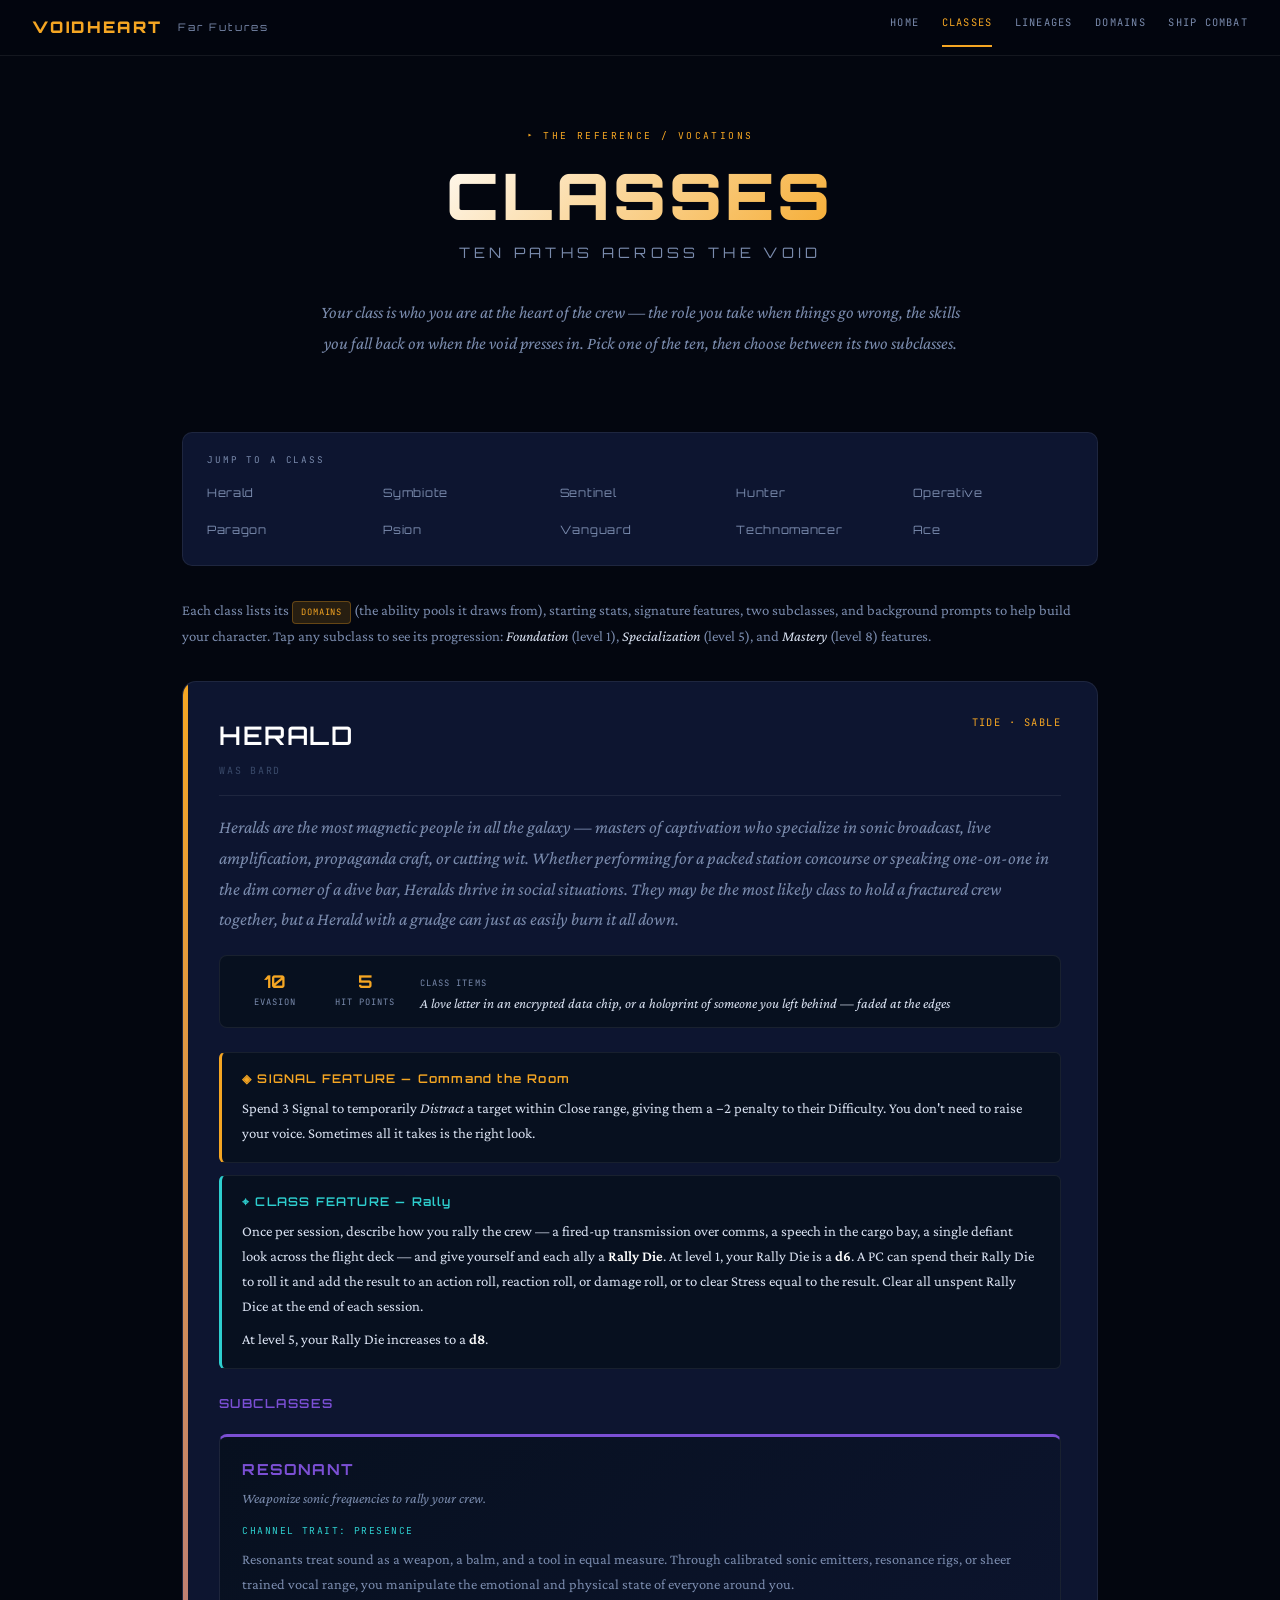
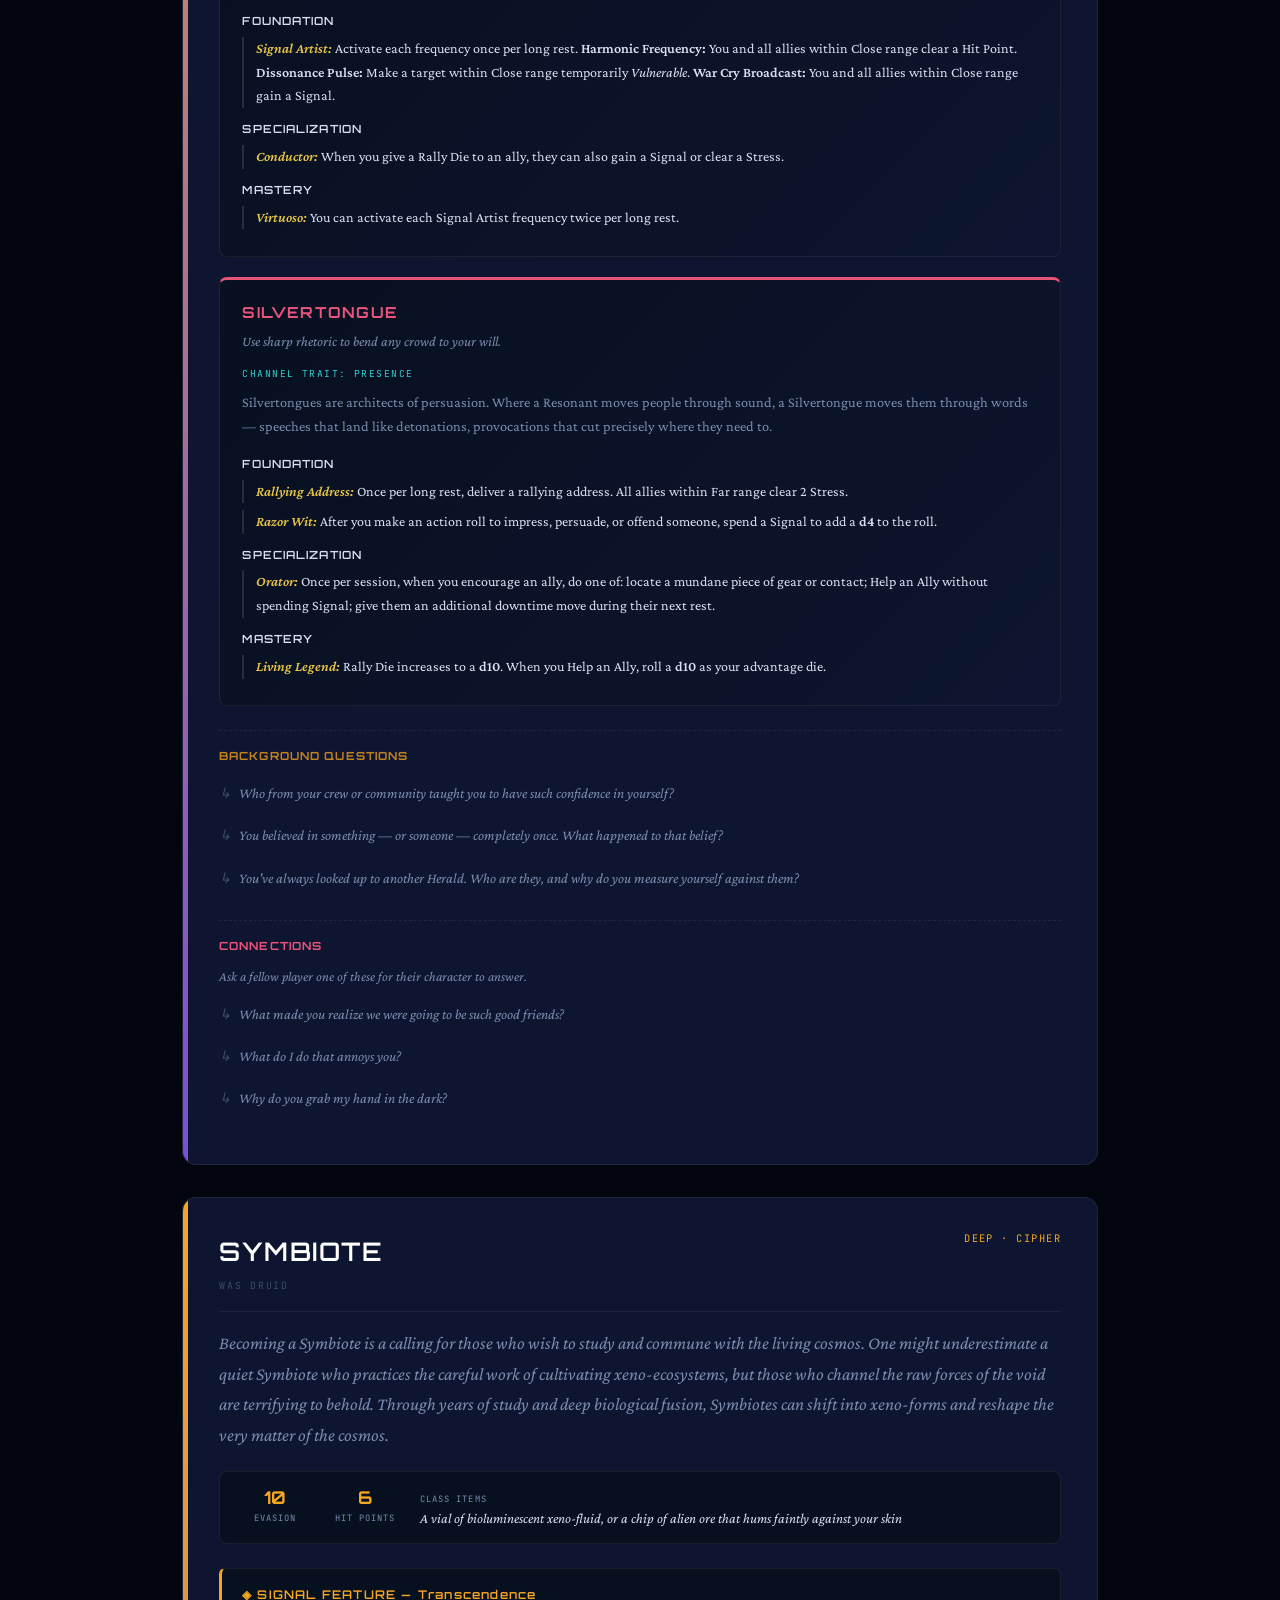
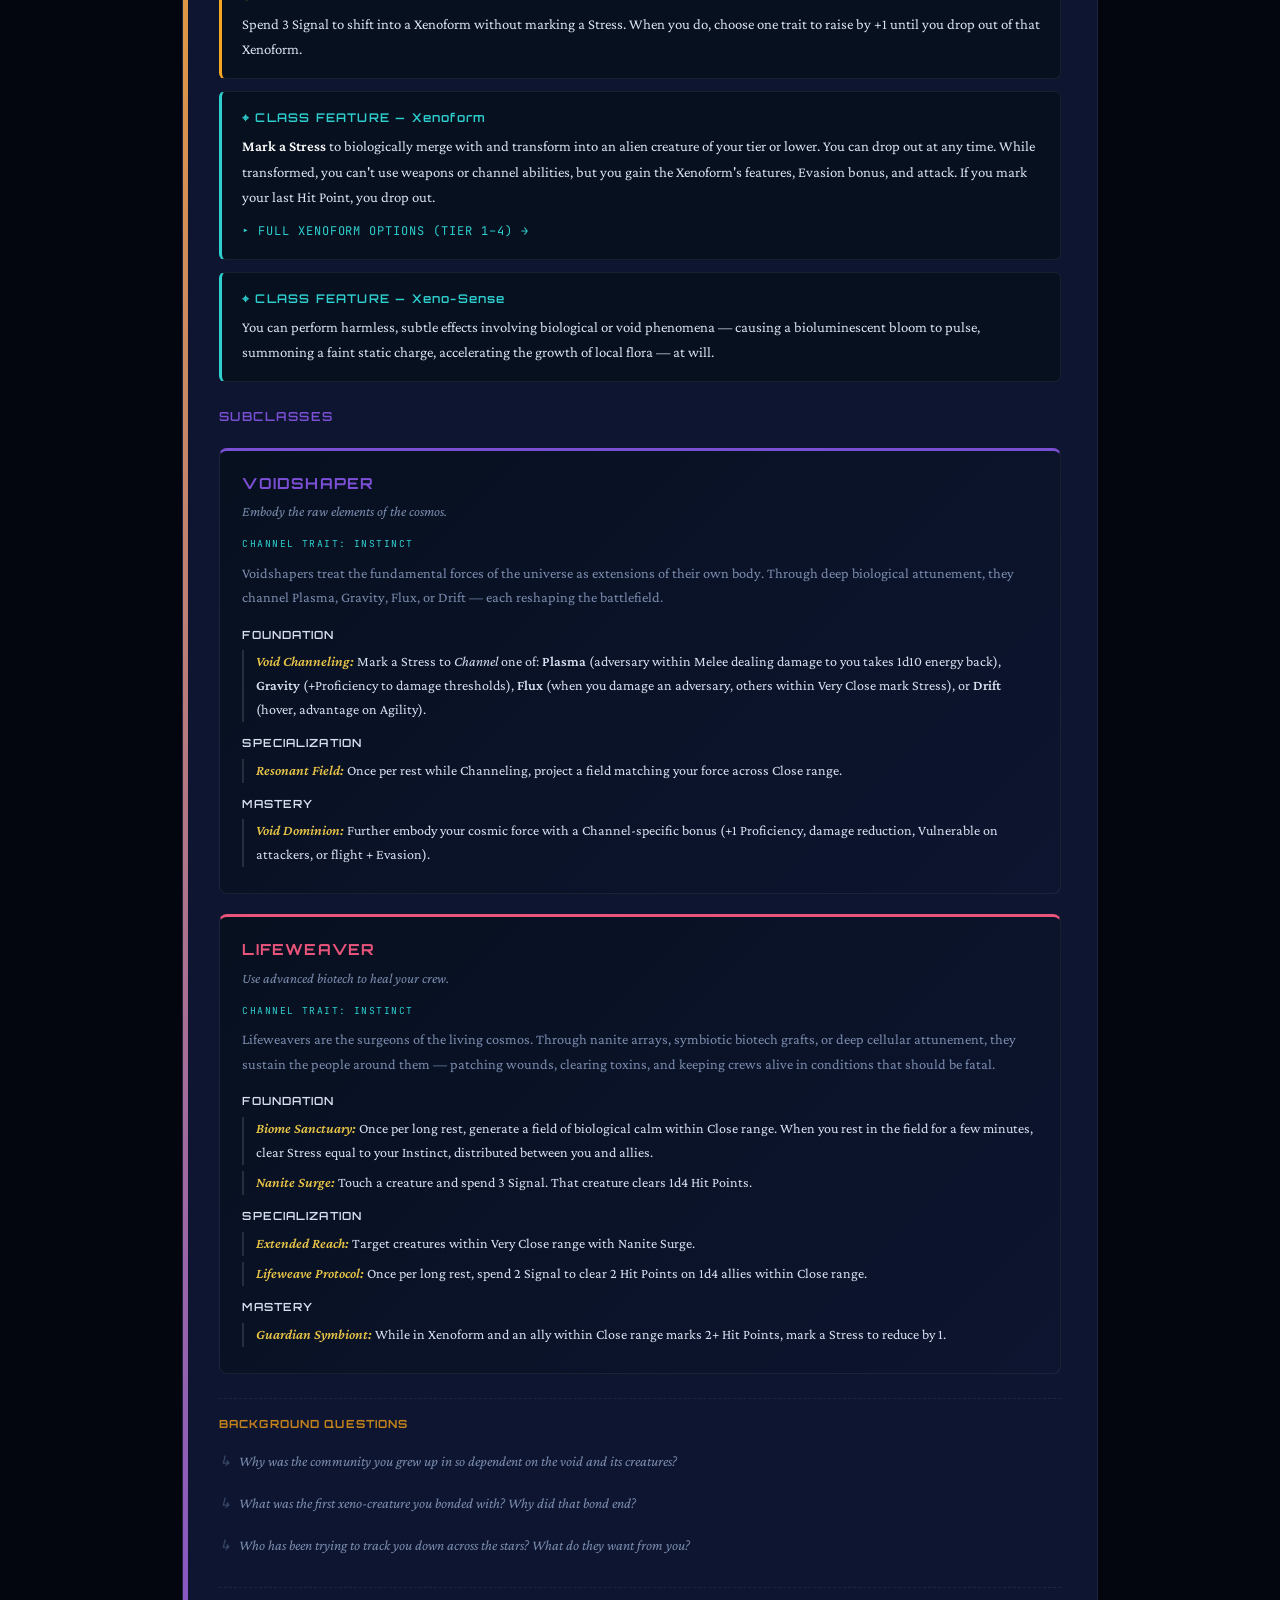
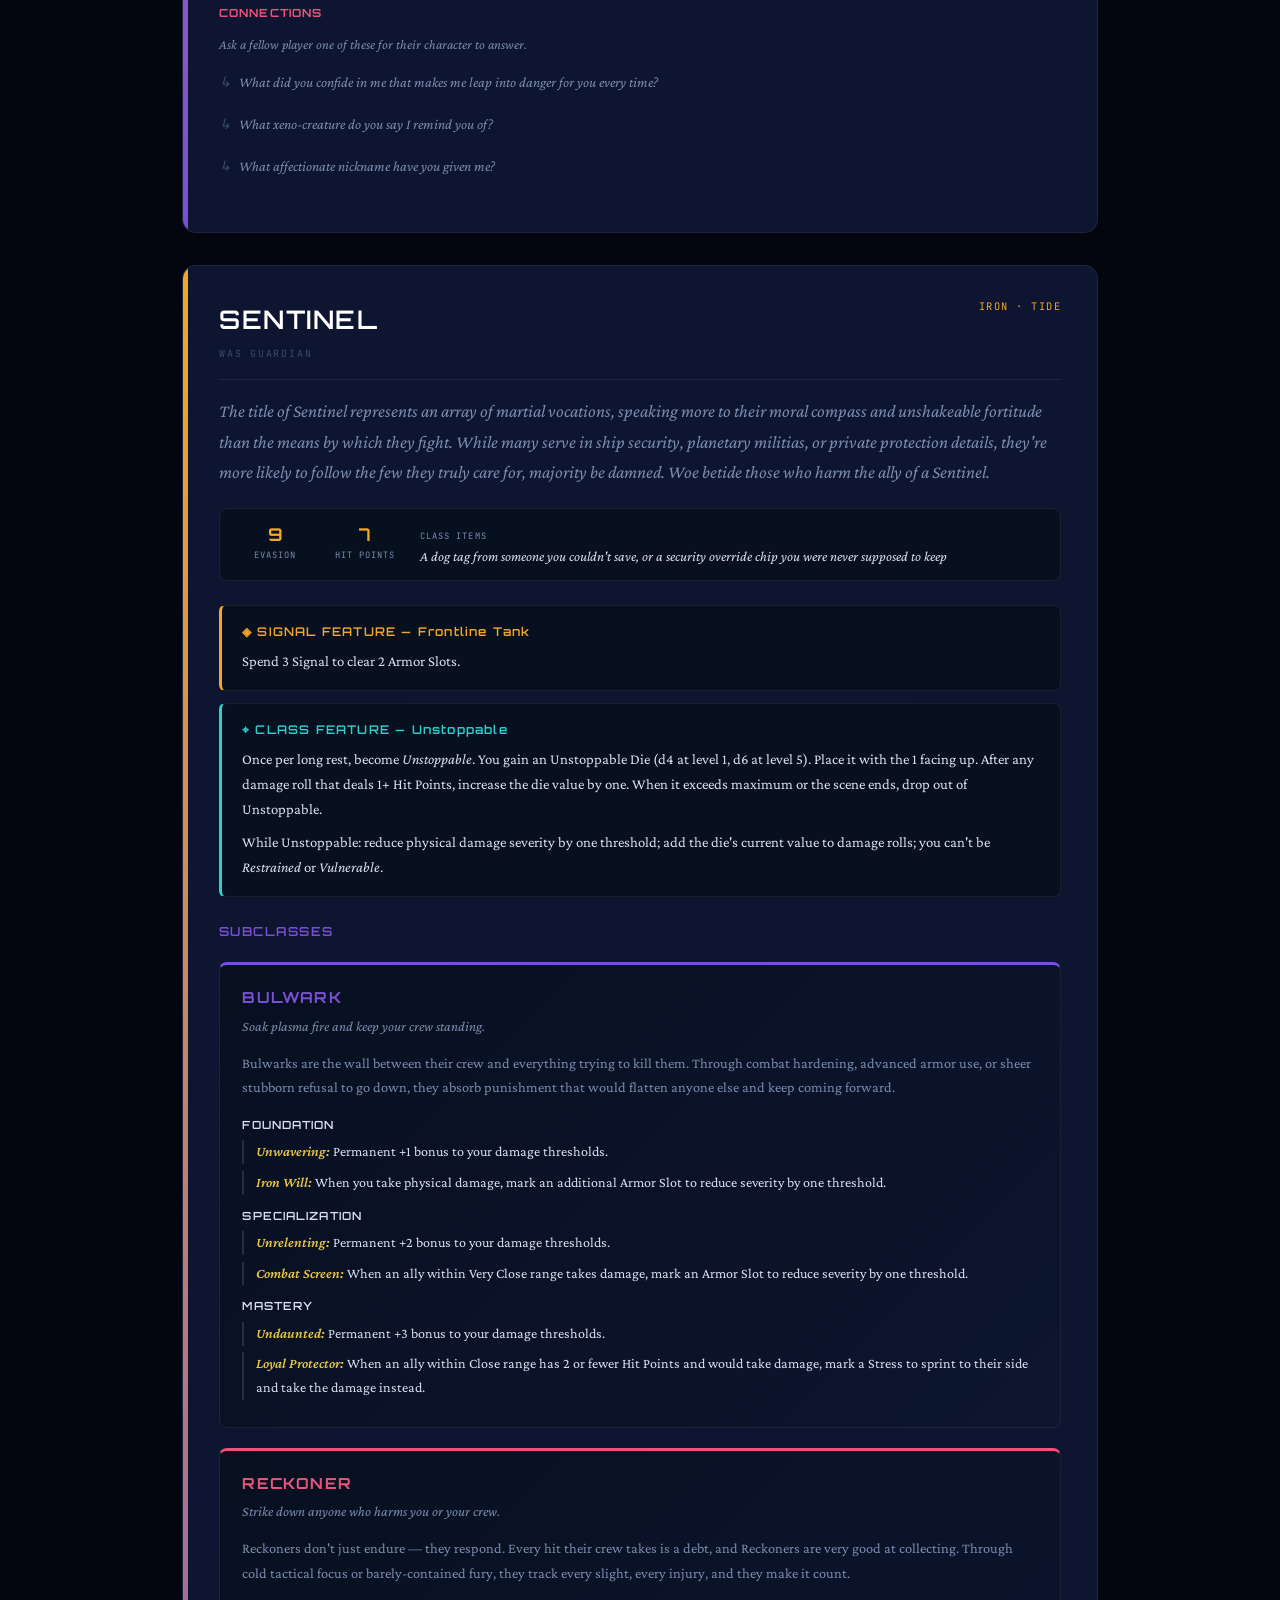
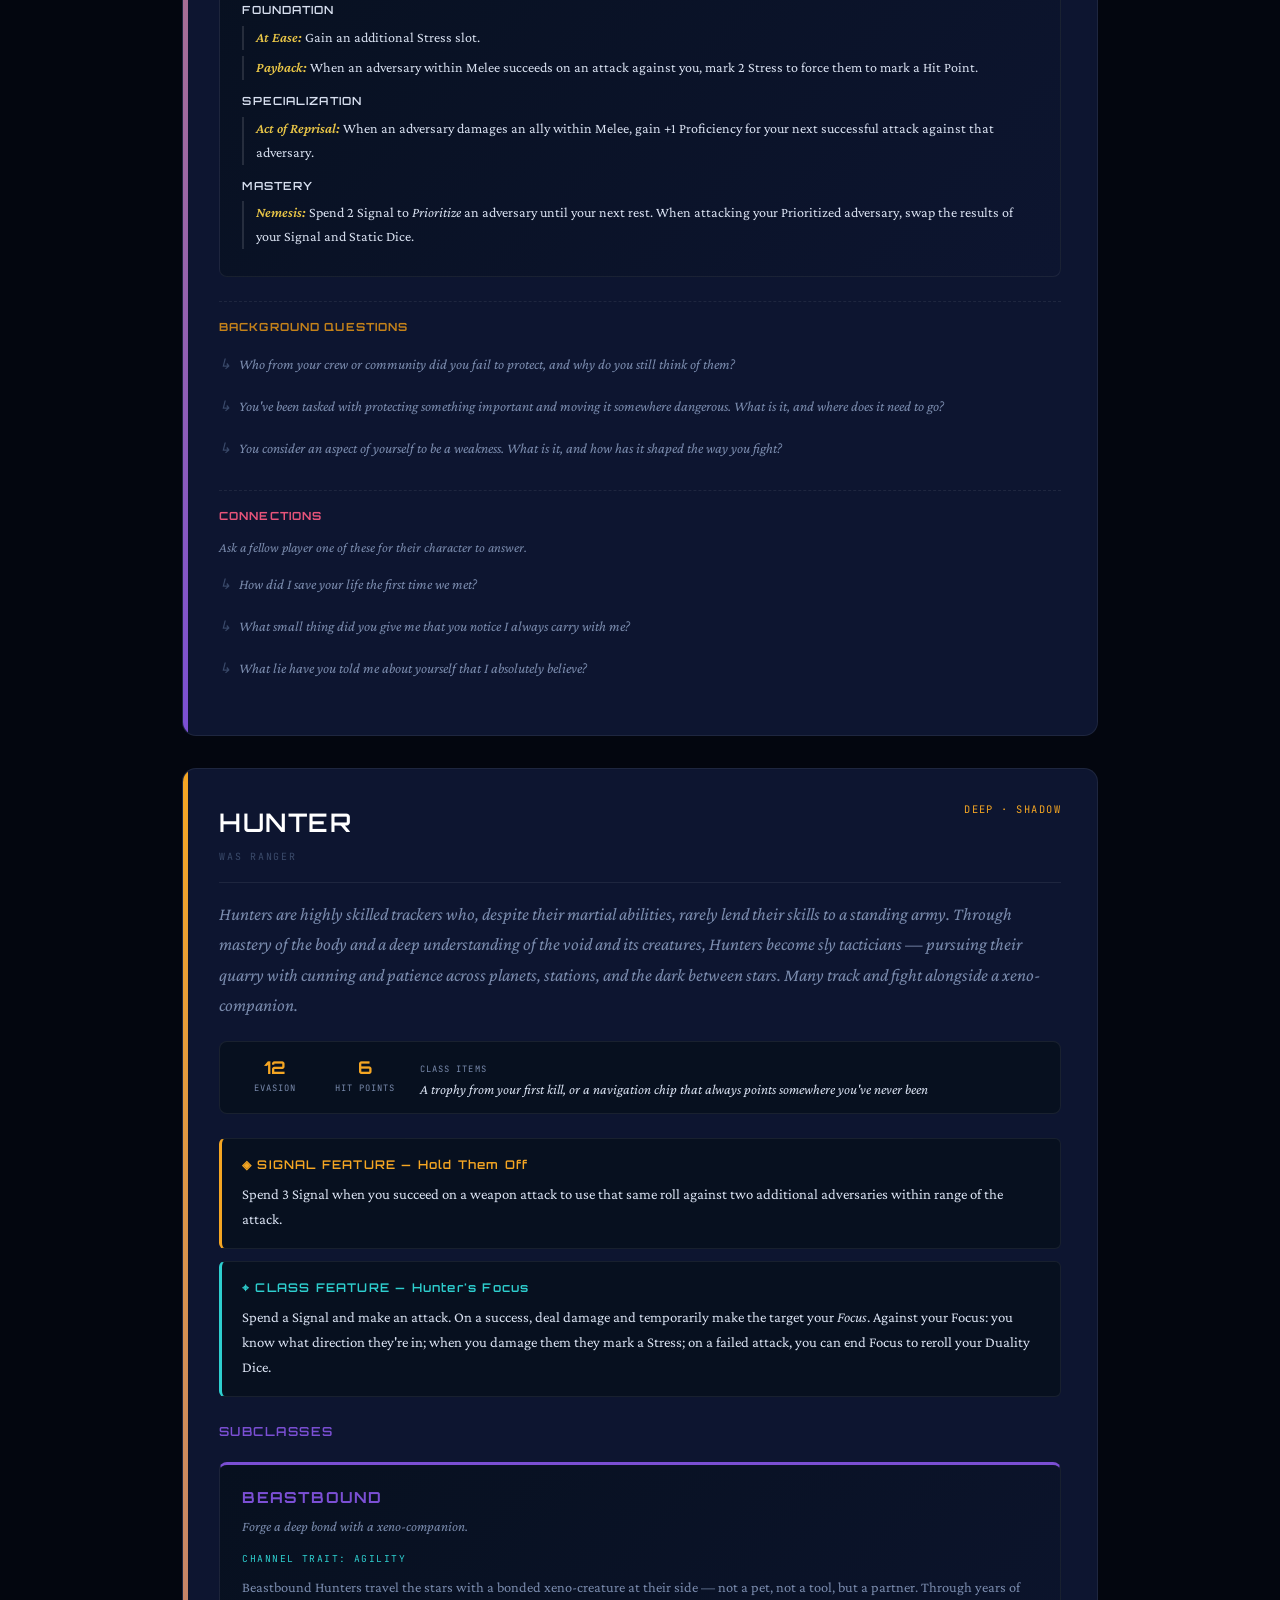
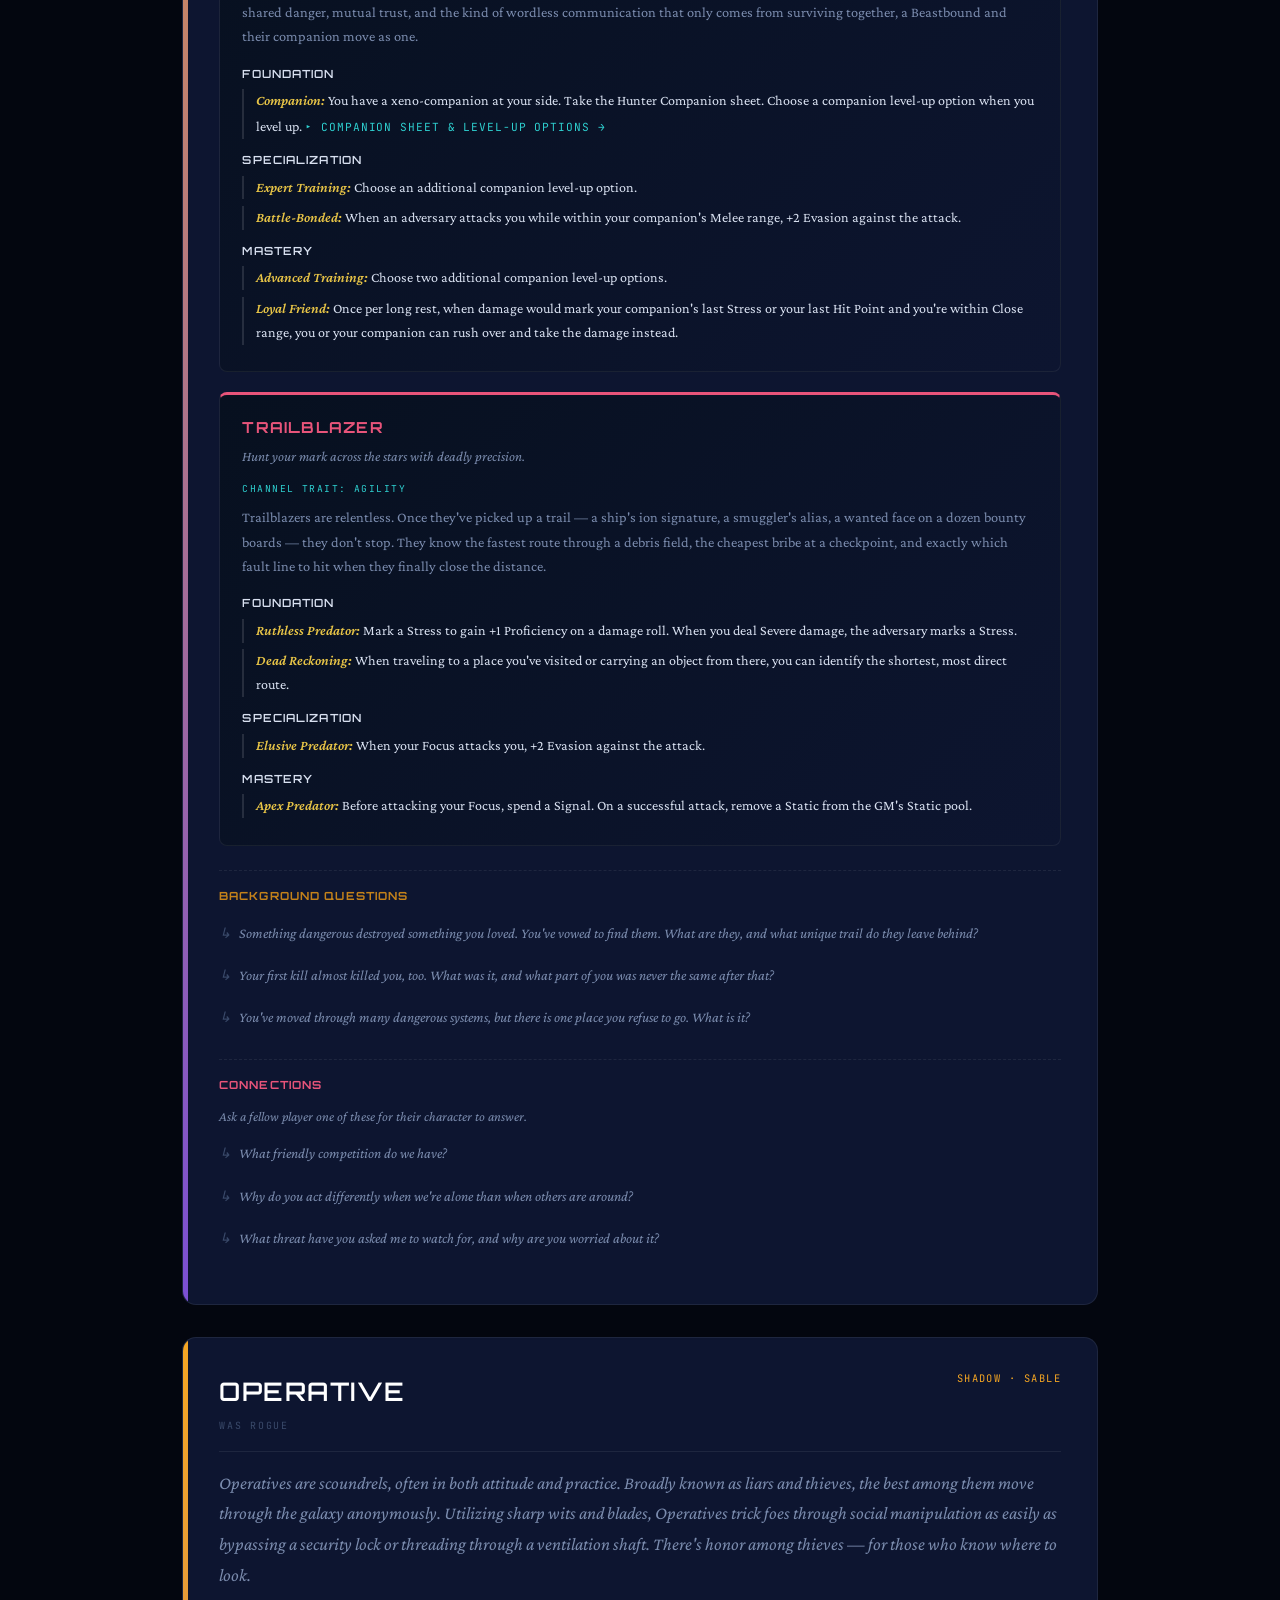
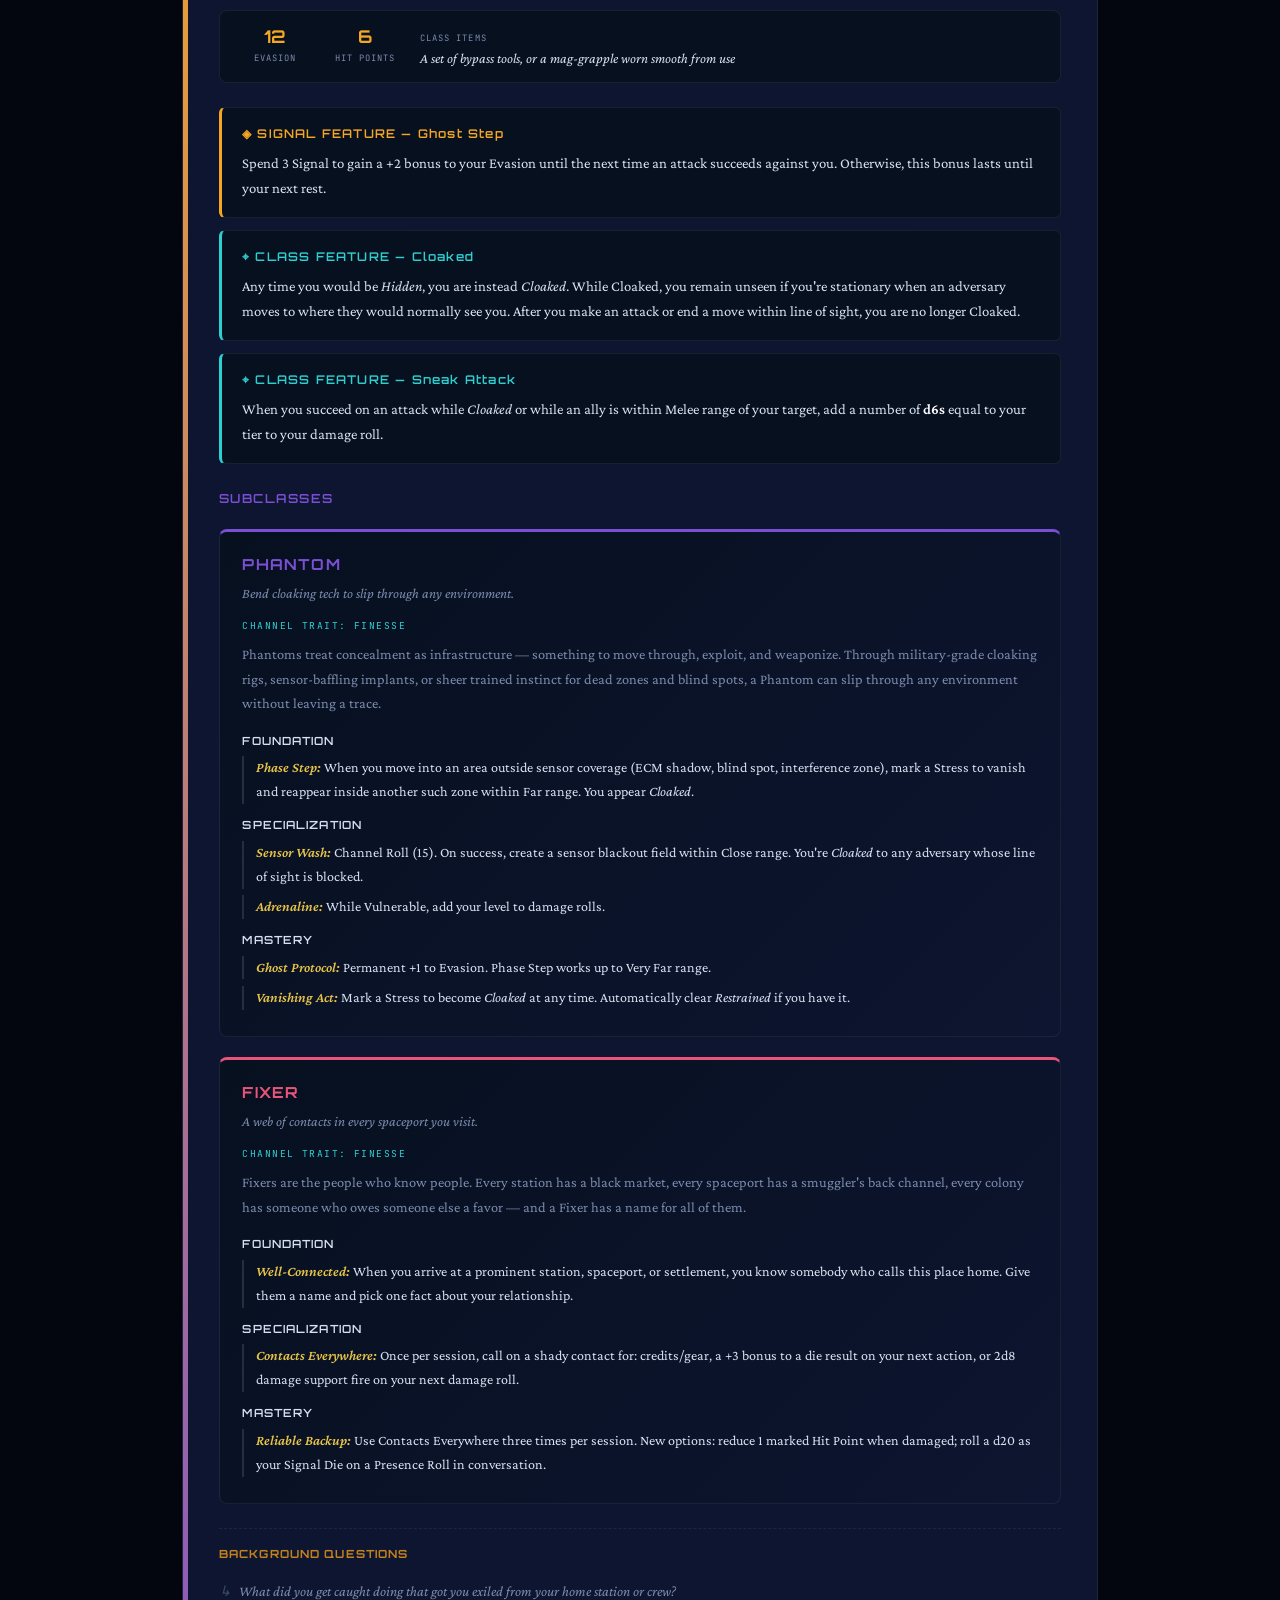
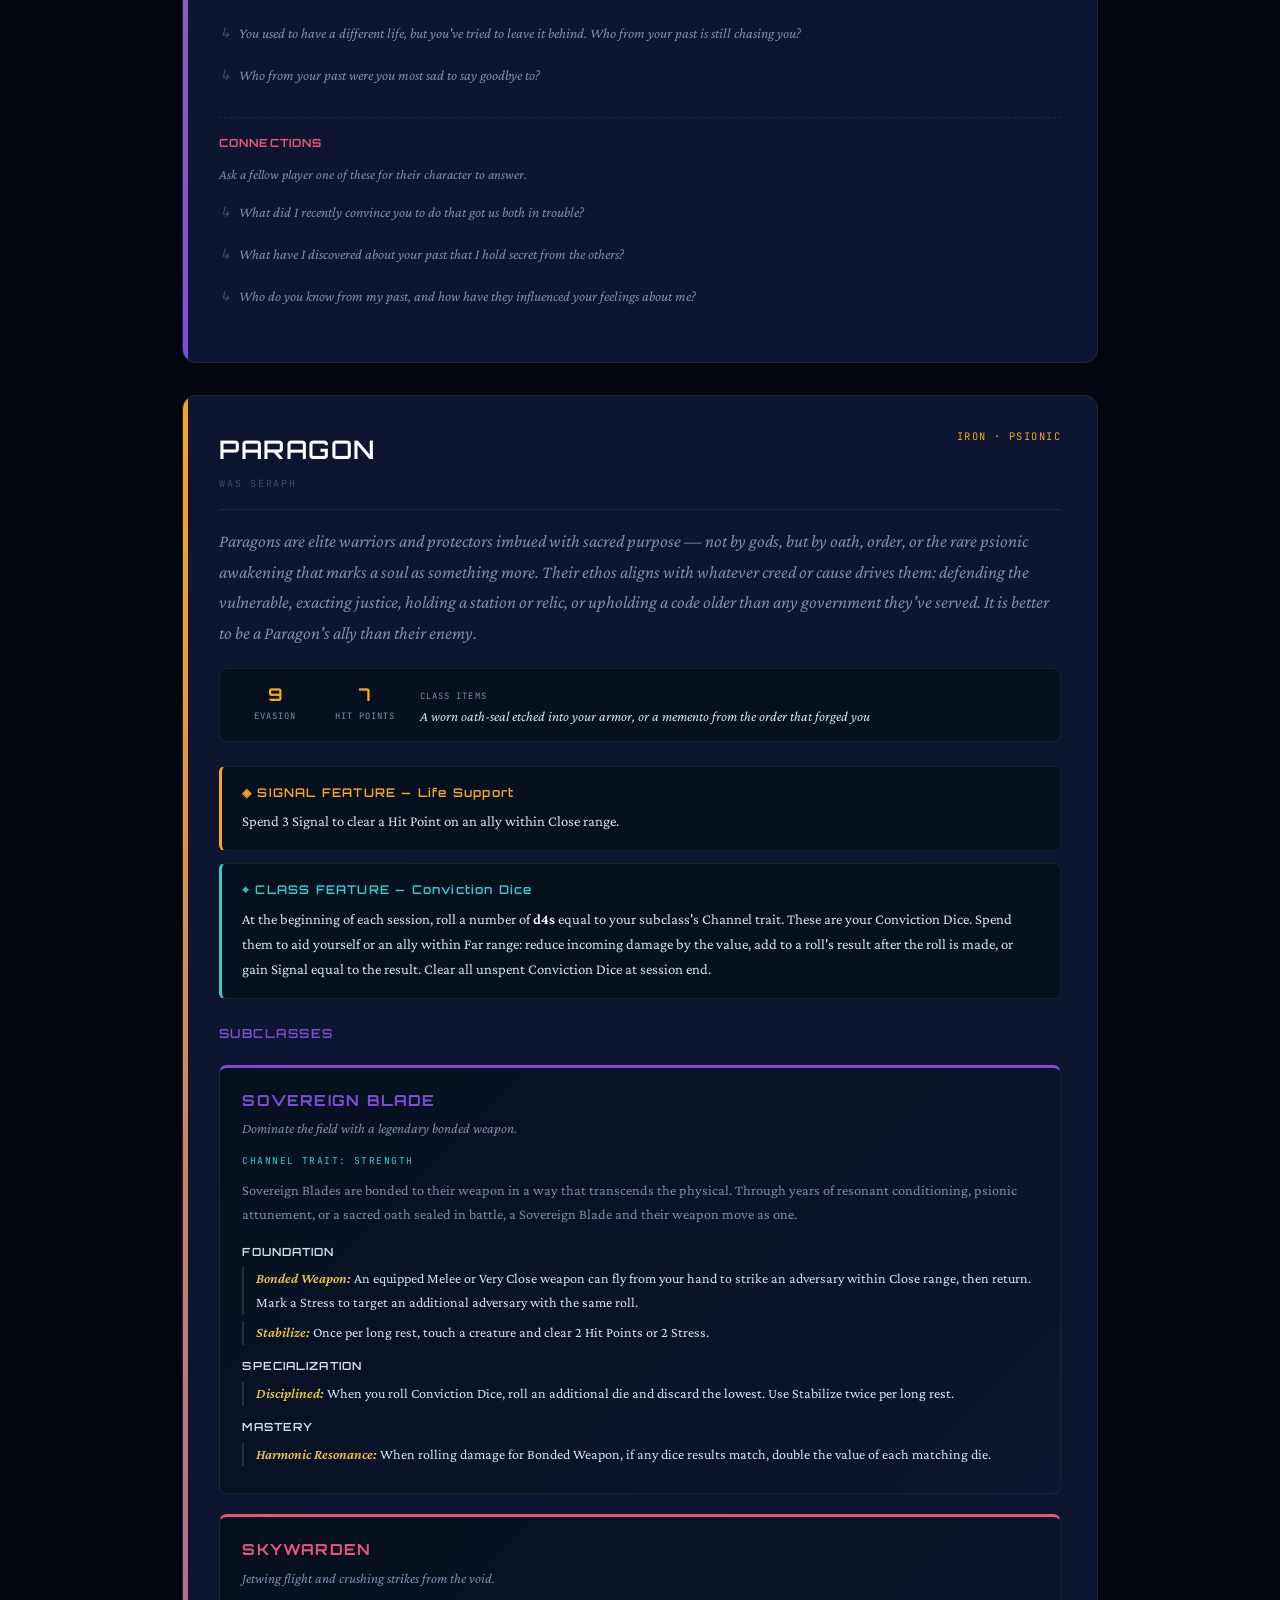
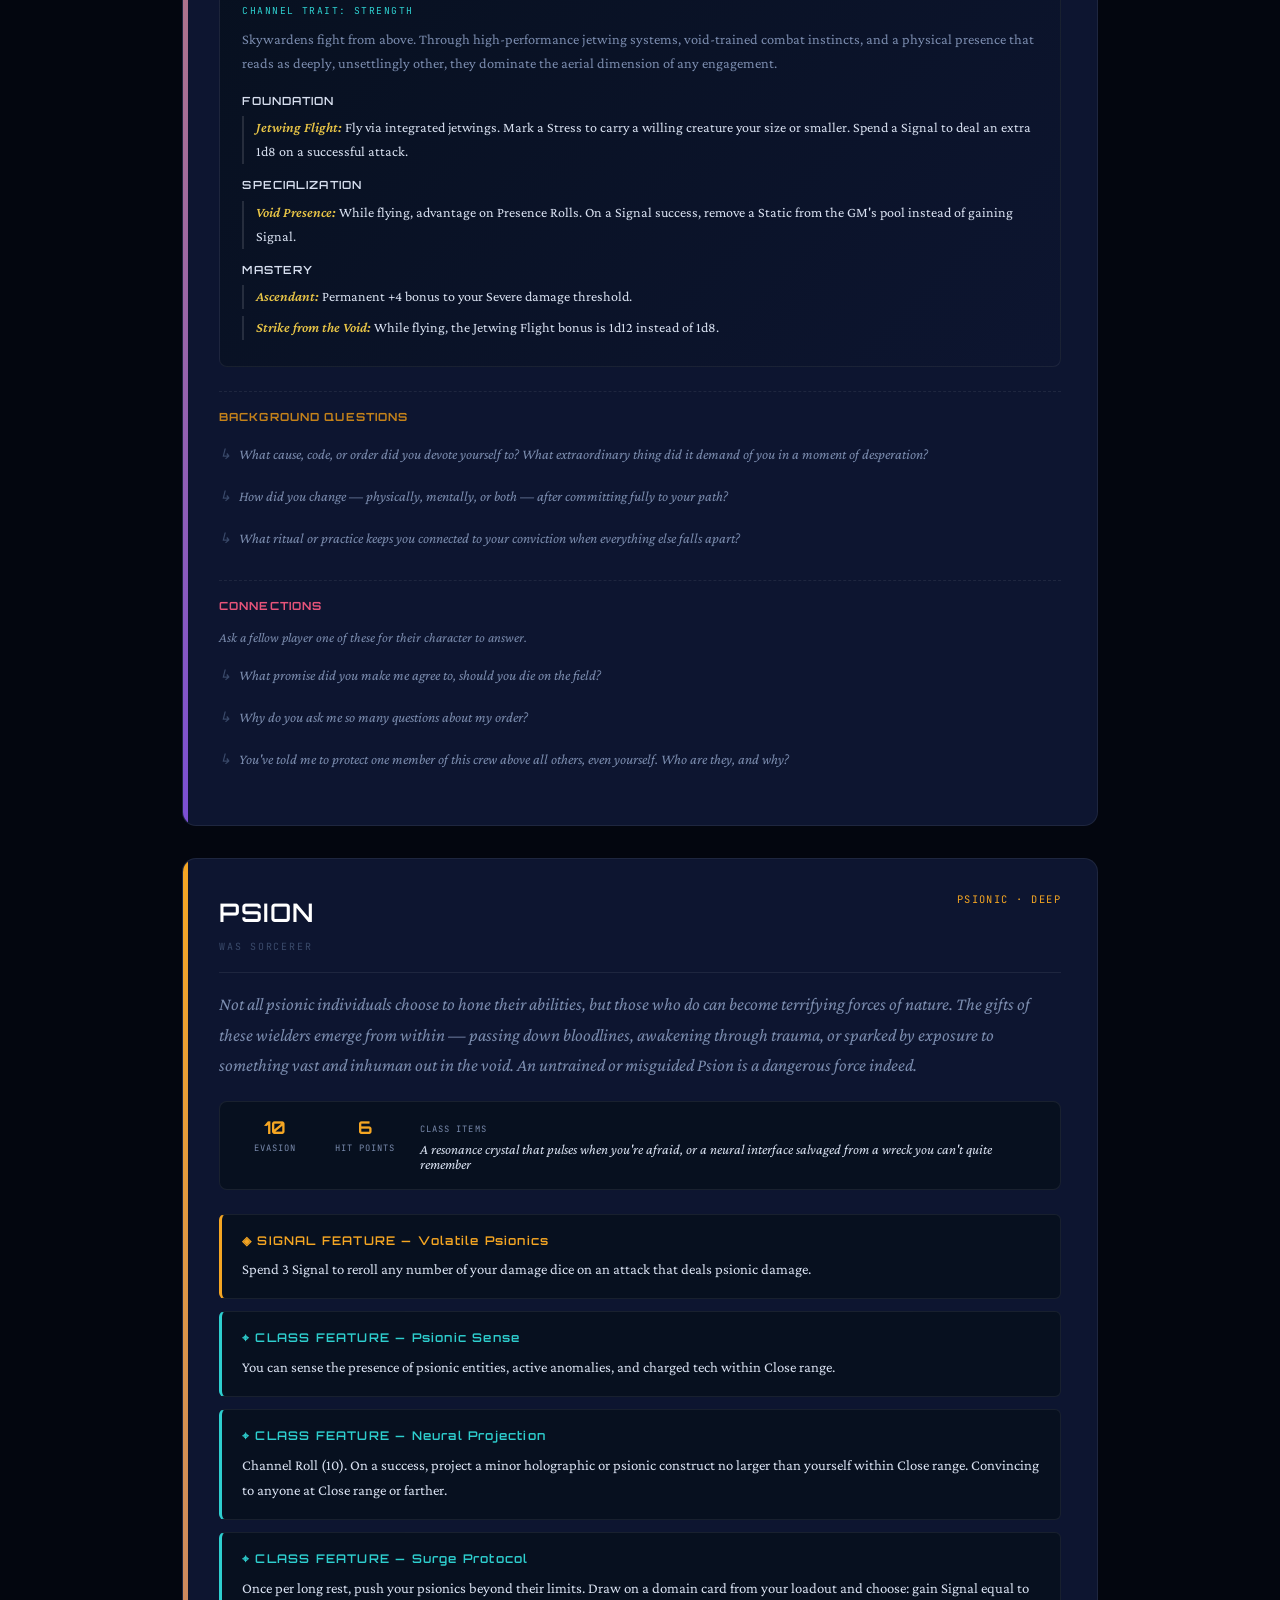
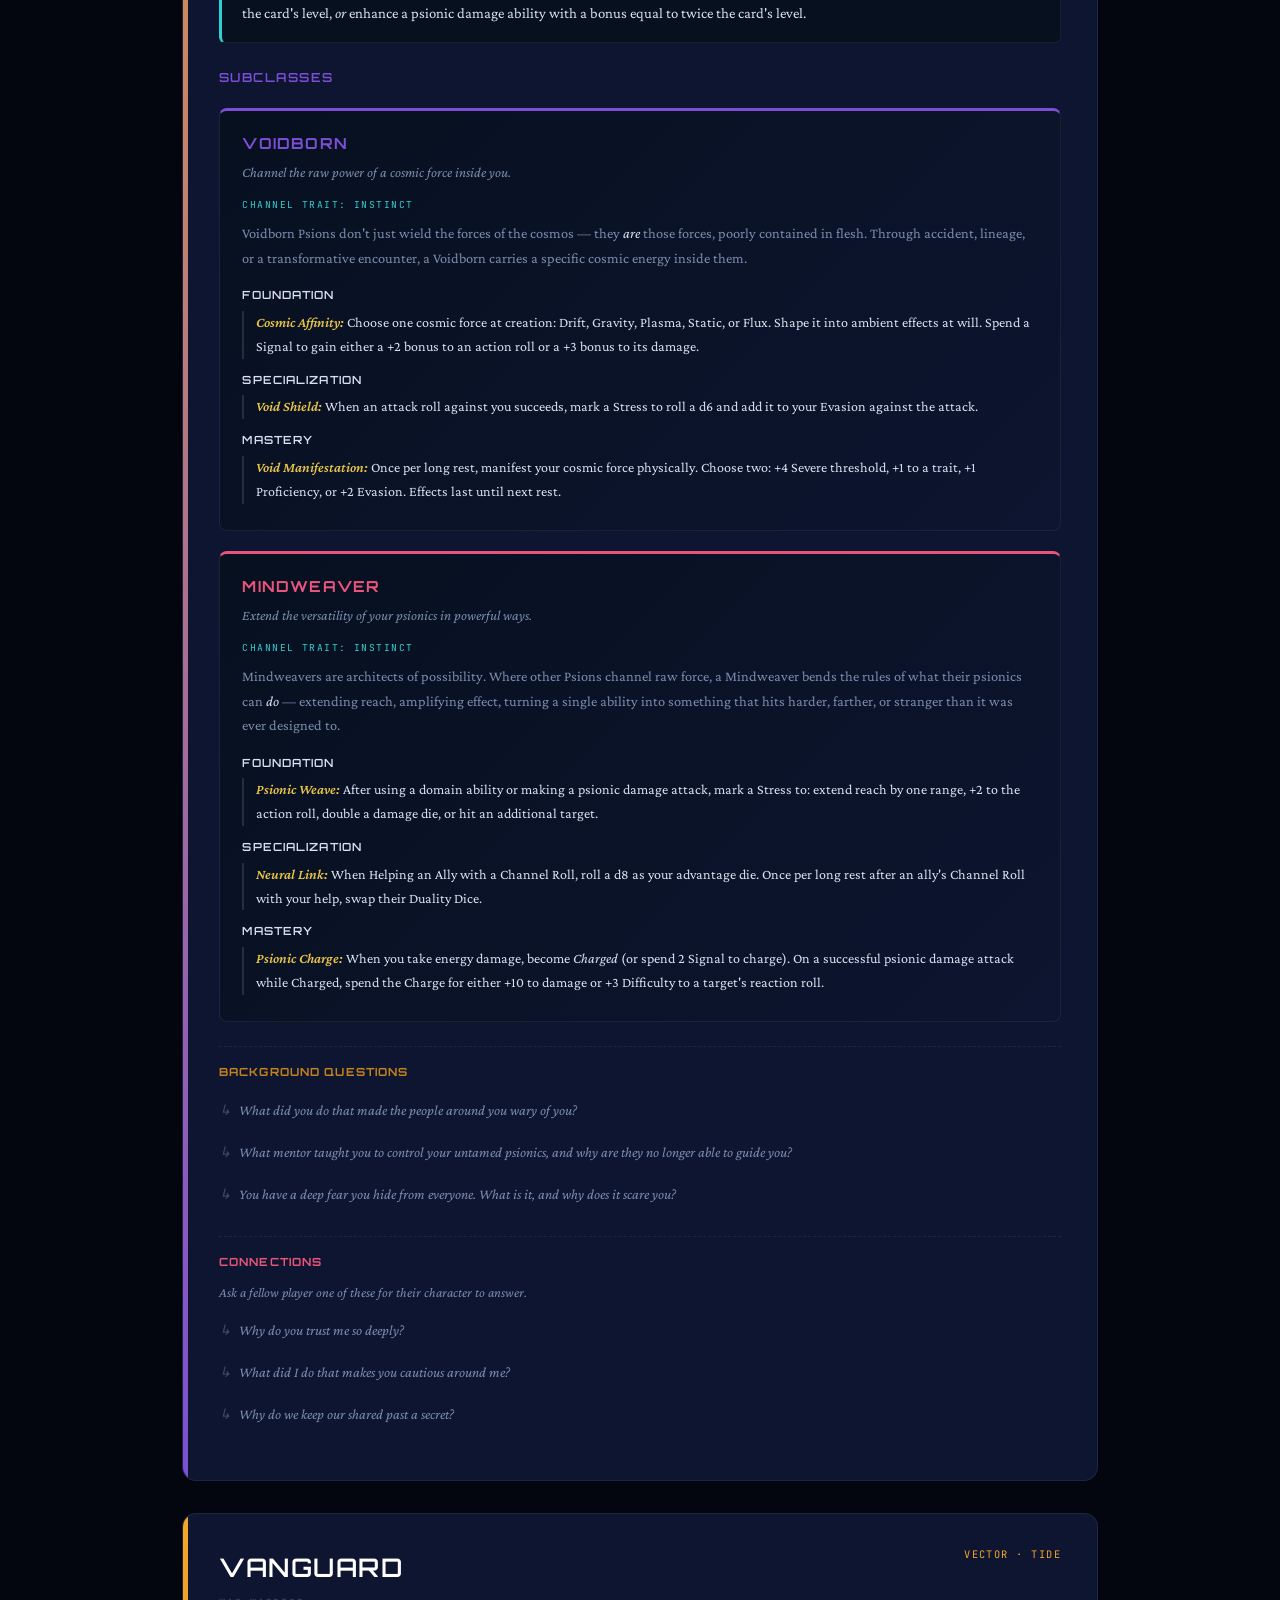
==== commit 15c384b7: "Add files via upload" ====
--- a/classes.html
+++ b/classes.html
@@ -145,6 +145,15 @@
         <li>You've always looked up to another Herald. Who are they, and why do you measure yourself against them?</li>
       </ul>
     </div>
+    <div class="bg-questions">
+      <h5 style="color:var(--accent-rose)">Connections</h5>
+      <p style="font-size:0.85rem;color:var(--text-dim);font-style:italic;margin-bottom:0.4rem">Ask a fellow player one of these for their character to answer.</p>
+      <ul>
+        <li>What made you realize we were going to be such good friends?</li>
+        <li>What do I do that annoys you?</li>
+        <li>Why do you grab my hand in the dark?</li>
+      </ul>
+    </div>
   </section>
 
   <!-- ═══════════════════════════════════════════════════════ -->
@@ -182,6 +191,7 @@
     <div class="feature-block class-feature">
       <div class="feature-title">⌖ CLASS FEATURE — Xenoform</div>
       <p><strong>Mark a Stress</strong> to biologically merge with and transform into an alien creature of your tier or lower. You can drop out at any time. While transformed, you can't use weapons or channel abilities, but you gain the Xenoform's features, Evasion bonus, and attack. If you mark your last Hit Point, you drop out.</p>
+      <p style="margin-top:0.4rem"><a href="companions.html#xenoforms" style="color:var(--accent-teal);font-family:'JetBrains Mono',monospace;font-size:0.75rem;letter-spacing:0.08em;text-transform:uppercase">▸ Full Xenoform options (Tier 1–4) →</a></p>
     </div>
 
     <div class="feature-block class-feature">
@@ -232,6 +242,15 @@
         <li>Why was the community you grew up in so dependent on the void and its creatures?</li>
         <li>What was the first xeno-creature you bonded with? Why did that bond end?</li>
         <li>Who has been trying to track you down across the stars? What do they want from you?</li>
+      </ul>
+    </div>
+    <div class="bg-questions">
+      <h5 style="color:var(--accent-rose)">Connections</h5>
+      <p style="font-size:0.85rem;color:var(--text-dim);font-style:italic;margin-bottom:0.4rem">Ask a fellow player one of these for their character to answer.</p>
+      <ul>
+        <li>What did you confide in me that makes me leap into danger for you every time?</li>
+        <li>What xeno-creature do you say I remind you of?</li>
+        <li>What affectionate nickname have you given me?</li>
       </ul>
     </div>
   </section>
@@ -320,6 +339,15 @@
         <li>You consider an aspect of yourself to be a weakness. What is it, and how has it shaped the way you fight?</li>
       </ul>
     </div>
+    <div class="bg-questions">
+      <h5 style="color:var(--accent-rose)">Connections</h5>
+      <p style="font-size:0.85rem;color:var(--text-dim);font-style:italic;margin-bottom:0.4rem">Ask a fellow player one of these for their character to answer.</p>
+      <ul>
+        <li>How did I save your life the first time we met?</li>
+        <li>What small thing did you give me that you notice I always carry with me?</li>
+        <li>What lie have you told me about yourself that I absolutely believe?</li>
+      </ul>
+    </div>
   </section>
 
   <!-- ═══════════════════════════════════════════════════════ -->
@@ -371,7 +399,7 @@
         communication that only comes from surviving together, a Beastbound and their companion move as one.
       </p>
       <h5>Foundation</h5>
-      <div class="feat"><em class="feat-name">Companion:</em> You have a xeno-companion at your side. Take the Hunter Companion sheet. Choose a companion level-up option when you level up.</div>
+      <div class="feat"><em class="feat-name">Companion:</em> You have a xeno-companion at your side. Take the Hunter Companion sheet. Choose a companion level-up option when you level up. <a href="companions.html#companion" style="color:var(--accent-teal);font-family:'JetBrains Mono',monospace;font-size:0.7rem;letter-spacing:0.08em;text-transform:uppercase;display:inline-block;margin-top:0.3rem">▸ Companion sheet &amp; level-up options →</a></div>
       <h5>Specialization</h5>
       <div class="feat"><em class="feat-name">Expert Training:</em> Choose an additional companion level-up option.</div>
       <div class="feat"><em class="feat-name">Battle-Bonded:</em> When an adversary attacks you while within your companion's Melee range, +2 Evasion against the attack.</div>
@@ -405,6 +433,15 @@
         <li>Something dangerous destroyed something you loved. You've vowed to find them. What are they, and what unique trail do they leave behind?</li>
         <li>Your first kill almost killed you, too. What was it, and what part of you was never the same after that?</li>
         <li>You've moved through many dangerous systems, but there is one place you refuse to go. What is it?</li>
+      </ul>
+    </div>
+    <div class="bg-questions">
+      <h5 style="color:var(--accent-rose)">Connections</h5>
+      <p style="font-size:0.85rem;color:var(--text-dim);font-style:italic;margin-bottom:0.4rem">Ask a fellow player one of these for their character to answer.</p>
+      <ul>
+        <li>What friendly competition do we have?</li>
+        <li>Why do you act differently when we're alone than when others are around?</li>
+        <li>What threat have you asked me to watch for, and why are you worried about it?</li>
       </ul>
     </div>
   </section>
@@ -497,6 +534,15 @@
         <li>Who from your past were you most sad to say goodbye to?</li>
       </ul>
     </div>
+    <div class="bg-questions">
+      <h5 style="color:var(--accent-rose)">Connections</h5>
+      <p style="font-size:0.85rem;color:var(--text-dim);font-style:italic;margin-bottom:0.4rem">Ask a fellow player one of these for their character to answer.</p>
+      <ul>
+        <li>What did I recently convince you to do that got us both in trouble?</li>
+        <li>What have I discovered about your past that I hold secret from the others?</li>
+        <li>Who do you know from my past, and how have they influenced your feelings about me?</li>
+      </ul>
+    </div>
   </section>
 
   <!-- ═══════════════════════════════════════════════════════ -->
@@ -582,6 +628,15 @@
         <li>What ritual or practice keeps you connected to your conviction when everything else falls apart?</li>
       </ul>
     </div>
+    <div class="bg-questions">
+      <h5 style="color:var(--accent-rose)">Connections</h5>
+      <p style="font-size:0.85rem;color:var(--text-dim);font-style:italic;margin-bottom:0.4rem">Ask a fellow player one of these for their character to answer.</p>
+      <ul>
+        <li>What promise did you make me agree to, should you die on the field?</li>
+        <li>Why do you ask me so many questions about my order?</li>
+        <li>You've told me to protect one member of this crew above all others, even yourself. Who are they, and why?</li>
+      </ul>
+    </div>
   </section>
 
   <!-- ═══════════════════════════════════════════════════════ -->
@@ -675,6 +730,15 @@
         <li>You have a deep fear you hide from everyone. What is it, and why does it scare you?</li>
       </ul>
     </div>
+    <div class="bg-questions">
+      <h5 style="color:var(--accent-rose)">Connections</h5>
+      <p style="font-size:0.85rem;color:var(--text-dim);font-style:italic;margin-bottom:0.4rem">Ask a fellow player one of these for their character to answer.</p>
+      <ul>
+        <li>Why do you trust me so deeply?</li>
+        <li>What did I do that makes you cautious around me?</li>
+        <li>Why do we keep our shared past a secret?</li>
+      </ul>
+    </div>
   </section>
 
   <!-- ═══════════════════════════════════════════════════════ -->
@@ -761,6 +825,15 @@
         <li>What legendary station, world, or sector have you always wanted to reach, and why does it call to you?</li>
       </ul>
     </div>
+    <div class="bg-questions">
+      <h5 style="color:var(--accent-rose)">Connections</h5>
+      <p style="font-size:0.85rem;color:var(--text-dim);font-style:italic;margin-bottom:0.4rem">Ask a fellow player one of these for their character to answer.</p>
+      <ul>
+        <li>We knew each other long before this crew came together. How?</li>
+        <li>What mundane task do you usually help me with off the battlefield?</li>
+        <li>What fear am I helping you overcome?</li>
+      </ul>
+    </div>
   </section>
 
   <!-- ═══════════════════════════════════════════════════════ -->
@@ -854,6 +927,15 @@
         <li>You have a powerful rival. Who are they, and why are you so determined to outrun them?</li>
       </ul>
     </div>
+    <div class="bg-questions">
+      <h5 style="color:var(--accent-rose)">Connections</h5>
+      <p style="font-size:0.85rem;color:var(--text-dim);font-style:italic;margin-bottom:0.4rem">Ask a fellow player one of these for their character to answer.</p>
+      <ul>
+        <li>What favor have I asked of you that you're not sure you can fulfill?</li>
+        <li>What weird hobby or strange fascination do we both share?</li>
+        <li>What secret about yourself have you entrusted only to me?</li>
+      </ul>
+    </div>
   </section>
 
   <!-- ═══════════════════════════════════════════════════════ -->
@@ -949,6 +1031,15 @@
         <li>Someone taught you to fly. Where are they now?</li>
       </ul>
     </div>
+    <div class="bg-questions">
+      <h5 style="color:var(--accent-rose)">Connections</h5>
+      <p style="font-size:0.85rem;color:var(--text-dim);font-style:italic;margin-bottom:0.4rem">Ask a fellow player one of these for their character to answer.</p>
+      <ul>
+        <li>Why do you trust me at your six?</li>
+        <li>What did I almost crash into that you talked me out of?</li>
+        <li>What did we survive together that should have killed us both?</li>
+      </ul>
+    </div>
   </section>
 
   <p style="text-align:center;margin-top:3rem;color:var(--text-dim);font-size:0.88rem">
--- a/styles.css
+++ b/styles.css
@@ -0,0 +1,733 @@
+/* ============================================================
+   VOIDHEART — Shared Stylesheet
+   Cosmic dark theme · Signal (amber) vs Static (violet)
+   ============================================================ */
+
+:root {
+  --void: #03060F;
+  --deep: #080E1F;
+  --panel: #0D1530;
+  --panel-bright: #121C3A;
+  --panel-darker: #07101F;
+  --signal: #F5A623;
+  --signal-dim: #C4821A;
+  --signal-glow: rgba(245,166,35,0.15);
+  --static: #7B4FD4;
+  --static-dim: #5A36A8;
+  --static-glow: rgba(123,79,212,0.15);
+  --text: #D8E0F0;
+  --text-dim: #7A8BAD;
+  --text-faint: #3A4A6A;
+  --border: rgba(255,255,255,0.07);
+  --border-bright: rgba(255,255,255,0.12);
+  --border-signal: rgba(245,166,35,0.3);
+  --border-static: rgba(123,79,212,0.3);
+  --accent-teal: #2ECFCF;
+  --accent-rose: #E8547A;
+  --accent-gold: #E8C547;
+}
+
+* { margin: 0; padding: 0; box-sizing: border-box; }
+html { scroll-behavior: smooth; }
+
+body {
+  background: var(--void);
+  color: var(--text);
+  font-family: 'Crimson Pro', Georgia, serif;
+  font-size: 18px;
+  line-height: 1.7;
+  overflow-x: hidden;
+  min-height: 100vh;
+}
+
+/* ── STARFIELD ── */
+#starfield {
+  position: fixed;
+  inset: 0;
+  pointer-events: none;
+  z-index: 0;
+  overflow: hidden;
+}
+.star {
+  position: absolute;
+  background: white;
+  border-radius: 50%;
+  animation: twinkle var(--dur) ease-in-out infinite alternate;
+  opacity: 0;
+}
+@keyframes twinkle {
+  from { opacity: var(--min-op); transform: scale(1); }
+  to   { opacity: var(--max-op); transform: scale(1.4); }
+}
+
+/* ── NAV ── */
+nav.site-nav {
+  position: fixed;
+  top: 0; left: 0; right: 0;
+  z-index: 100;
+  background: rgba(3,6,15,0.88);
+  backdrop-filter: blur(14px);
+  -webkit-backdrop-filter: blur(14px);
+  border-bottom: 1px solid var(--border);
+  padding: 0 2rem;
+  display: flex;
+  align-items: center;
+  justify-content: space-between;
+  height: 56px;
+}
+.nav-logo {
+  font-family: 'Orbitron', sans-serif;
+  font-weight: 900;
+  font-size: 1rem;
+  letter-spacing: 0.15em;
+  color: var(--signal);
+  text-decoration: none;
+  white-space: nowrap;
+}
+.nav-logo span {
+  color: var(--text-dim);
+  font-weight: 400;
+  font-size: 0.65rem;
+  margin-left: 0.5rem;
+  letter-spacing: 0.2em;
+  vertical-align: middle;
+}
+.nav-links {
+  display: flex;
+  gap: 1.4rem;
+  list-style: none;
+  align-items: center;
+}
+.nav-links a {
+  font-family: 'JetBrains Mono', monospace;
+  font-size: 0.65rem;
+  letter-spacing: 0.12em;
+  color: var(--text-dim);
+  text-decoration: none;
+  text-transform: uppercase;
+  transition: color 0.2s;
+  position: relative;
+}
+.nav-links a:hover { color: var(--signal); }
+.nav-links a.active { color: var(--signal); }
+.nav-links a.active::after {
+  content: '';
+  position: absolute;
+  bottom: -18px;
+  left: 0; right: 0;
+  height: 2px;
+  background: var(--signal);
+}
+
+/* mobile nav toggle */
+.nav-toggle {
+  display: none;
+  background: none;
+  border: 1px solid var(--border-bright);
+  color: var(--text);
+  padding: 0.4rem 0.7rem;
+  font-family: 'JetBrains Mono', monospace;
+  font-size: 0.65rem;
+  letter-spacing: 0.15em;
+  cursor: pointer;
+  border-radius: 4px;
+}
+
+/* ── PAGE WRAPPER ── */
+main {
+  position: relative;
+  z-index: 1;
+  max-width: 980px;
+  margin: 0 auto;
+  padding: 0 2rem 6rem;
+}
+main.wide { max-width: 1180px; }
+
+/* ── PAGE HEADER (non-landing pages) ── */
+.page-header {
+  padding: 8rem 0 3rem;
+  text-align: center;
+  position: relative;
+  z-index: 1;
+}
+.page-header .crumb {
+  font-family: 'JetBrains Mono', monospace;
+  font-size: 0.6rem;
+  letter-spacing: 0.25em;
+  color: var(--signal);
+  text-transform: uppercase;
+  margin-bottom: 1.25rem;
+}
+.page-header h1 {
+  font-family: 'Orbitron', sans-serif;
+  font-weight: 900;
+  font-size: clamp(2.2rem, 6vw, 4rem);
+  letter-spacing: 0.05em;
+  line-height: 1;
+  background: linear-gradient(135deg, #fff 30%, var(--signal) 70%, var(--static) 100%);
+  -webkit-background-clip: text;
+  -webkit-text-fill-color: transparent;
+  background-clip: text;
+}
+.page-header .sub {
+  font-family: 'Orbitron', sans-serif;
+  font-weight: 400;
+  font-size: clamp(0.7rem, 1.6vw, 0.9rem);
+  letter-spacing: 0.3em;
+  color: var(--text-dim);
+  margin-top: 0.75rem;
+  text-transform: uppercase;
+}
+.page-header .desc {
+  max-width: 640px;
+  margin: 2rem auto 0;
+  font-size: 1.1rem;
+  font-style: italic;
+  color: var(--text-dim);
+  line-height: 1.8;
+}
+
+/* ── SECTIONS & HEADINGS ── */
+section { margin-top: 4rem; scroll-margin-top: 80px; }
+.section-label {
+  font-family: 'JetBrains Mono', monospace;
+  font-size: 0.6rem;
+  letter-spacing: 0.25em;
+  color: var(--signal);
+  text-transform: uppercase;
+  margin-bottom: 0.5rem;
+}
+h2 {
+  font-family: 'Orbitron', sans-serif;
+  font-weight: 700;
+  font-size: clamp(1.5rem, 3.5vw, 2.2rem);
+  color: #fff;
+  letter-spacing: 0.04em;
+  line-height: 1.1;
+  margin-bottom: 1.25rem;
+}
+h3 {
+  font-family: 'Orbitron', sans-serif;
+  font-weight: 600;
+  font-size: 1rem;
+  letter-spacing: 0.08em;
+  color: var(--signal);
+  margin: 2rem 0 0.75rem;
+}
+h4 {
+  font-family: 'Orbitron', sans-serif;
+  font-weight: 600;
+  font-size: 0.78rem;
+  letter-spacing: 0.1em;
+  color: var(--text);
+  margin-bottom: 0.4rem;
+}
+p { margin-bottom: 1rem; }
+p:last-child { margin-bottom: 0; }
+em { color: var(--text); font-style: italic; }
+strong { color: #fff; font-weight: 600; }
+a { color: var(--signal); text-decoration: none; transition: color 0.2s; }
+a:hover { color: var(--accent-gold); }
+
+ul, ol { margin: 0.5rem 0 1rem 1.5rem; }
+ul li, ol li { margin-bottom: 0.4rem; }
+ul.clean { list-style: none; margin-left: 0; }
+ul.clean li { padding: 0.4rem 0; border-bottom: 1px solid var(--border); }
+ul.clean li:last-child { border-bottom: none; }
+
+/* ── RULE CARDS ── */
+.rule-card {
+  background: var(--panel);
+  border: 1px solid var(--border);
+  border-radius: 12px;
+  padding: 1.6rem 1.9rem;
+  margin: 1.25rem 0;
+  position: relative;
+  overflow: hidden;
+}
+.rule-card::before {
+  content: '';
+  position: absolute;
+  top: 0; left: 0;
+  width: 4px; height: 100%;
+  background: var(--signal);
+}
+.rule-card.static-card::before { background: var(--static); }
+.rule-card.teal-card::before { background: var(--accent-teal); }
+.rule-card.rose-card::before { background: var(--accent-rose); }
+.rule-card.gold-card::before { background: var(--accent-gold); }
+
+/* ── CALLOUT ── */
+.callout {
+  background: linear-gradient(135deg, rgba(245,166,35,0.05) 0%, rgba(123,79,212,0.05) 100%);
+  border: 1px solid rgba(245,166,35,0.2);
+  border-radius: 10px;
+  padding: 1.5rem 2rem;
+  margin: 2rem 0;
+  font-style: italic;
+  color: var(--text-dim);
+  font-size: 1.05rem;
+  text-align: center;
+  line-height: 1.9;
+}
+
+/* ── TABLES ── */
+table.data {
+  width: 100%;
+  border-collapse: collapse;
+  margin: 1.5rem 0;
+  font-size: 0.9rem;
+}
+table.data th {
+  font-family: 'JetBrains Mono', monospace;
+  font-size: 0.58rem;
+  letter-spacing: 0.15em;
+  text-transform: uppercase;
+  color: var(--text-dim);
+  padding: 0.5rem 0.9rem;
+  border-bottom: 2px solid var(--border);
+  text-align: left;
+}
+table.data th.center, table.data td.center { text-align: center; }
+table.data td {
+  padding: 0.7rem 0.9rem;
+  border-bottom: 1px solid var(--border);
+  vertical-align: top;
+}
+table.data tr:last-child td { border-bottom: none; }
+table.data tr:hover td { background: rgba(255,255,255,0.02); }
+
+/* ── DIVIDER ── */
+.divider {
+  border: none;
+  border-top: 1px solid var(--border);
+  margin: 3.5rem 0;
+  position: relative;
+}
+.divider::after {
+  content: '◆';
+  position: absolute;
+  top: 50%;
+  left: 50%;
+  transform: translate(-50%,-50%);
+  background: var(--void);
+  padding: 0 1rem;
+  color: var(--text-faint);
+  font-size: 0.7rem;
+}
+
+/* ── FOOTER ── */
+footer {
+  position: relative;
+  z-index: 1;
+  text-align: center;
+  padding: 3rem 2rem;
+  border-top: 1px solid var(--border);
+  font-family: 'JetBrains Mono', monospace;
+  font-size: 0.58rem;
+  letter-spacing: 0.15em;
+  color: var(--text-faint);
+  text-transform: uppercase;
+  line-height: 2.2;
+}
+footer a { color: var(--text-dim); }
+footer a:hover { color: var(--signal); }
+
+/* ── BADGES / TAGS ── */
+.tag {
+  font-family: 'JetBrains Mono', monospace;
+  font-size: 0.55rem;
+  letter-spacing: 0.1em;
+  color: var(--text-dim);
+  background: var(--panel-bright);
+  border: 1px solid var(--border);
+  border-radius: 4px;
+  padding: 0.2rem 0.5rem;
+  text-transform: uppercase;
+  display: inline-block;
+}
+.tag.signal-tag { color: var(--signal); border-color: var(--border-signal); background: var(--signal-glow); }
+.tag.static-tag { color: var(--static); border-color: var(--border-static); background: var(--static-glow); }
+.tag.teal-tag { color: var(--accent-teal); border-color: rgba(46,207,207,0.3); background: rgba(46,207,207,0.08); }
+.tag.rose-tag { color: var(--accent-rose); border-color: rgba(232,84,122,0.3); background: rgba(232,84,122,0.08); }
+
+/* ── GRIDS ── */
+.grid-2 { display: grid; grid-template-columns: 1fr 1fr; gap: 1rem; }
+.grid-auto-260 { display: grid; grid-template-columns: repeat(auto-fill, minmax(260px, 1fr)); gap: 1rem; }
+.grid-auto-320 { display: grid; grid-template-columns: repeat(auto-fill, minmax(320px, 1fr)); gap: 1rem; }
+
+/* ── ENTITY CARDS (lineages, domains, classes) ── */
+.entity-card {
+  background: var(--panel);
+  border: 1px solid var(--border);
+  border-radius: 10px;
+  padding: 1.4rem 1.6rem;
+  transition: border-color 0.25s, transform 0.25s;
+  position: relative;
+  overflow: hidden;
+  display: flex;
+  flex-direction: column;
+  text-decoration: none;
+  color: inherit;
+}
+.entity-card:hover {
+  transform: translateY(-3px);
+  border-color: var(--border-signal);
+}
+.entity-card.teal-tone { border-left: 3px solid var(--accent-teal); }
+.entity-card.teal-tone:hover { border-color: rgba(46,207,207,0.5); border-left-color: var(--accent-teal); }
+.entity-card.rose-tone { border-left: 3px solid var(--accent-rose); }
+.entity-card.rose-tone:hover { border-color: rgba(232,84,122,0.5); border-left-color: var(--accent-rose); }
+.entity-card.signal-tone { border-left: 3px solid var(--signal); }
+.entity-card.signal-tone:hover { border-color: var(--signal); border-left-color: var(--signal); }
+.entity-card.static-tone { border-left: 3px solid var(--static); }
+.entity-card.static-tone:hover { border-color: var(--static); border-left-color: var(--static); }
+
+.entity-card .icon-row {
+  display: flex;
+  align-items: center;
+  gap: 0.6rem;
+  margin-bottom: 0.5rem;
+}
+.entity-card .icon {
+  font-size: 1.4rem;
+  line-height: 1;
+}
+.entity-card h4 {
+  font-size: 0.78rem;
+  letter-spacing: 0.12em;
+  margin: 0;
+  color: var(--signal);
+}
+.entity-card.teal-tone h4 { color: var(--accent-teal); }
+.entity-card.rose-tone h4 { color: var(--accent-rose); }
+.entity-card.static-tone h4 { color: var(--static); }
+
+.entity-card .reskin {
+  font-family: 'JetBrains Mono', monospace;
+  font-size: 0.55rem;
+  letter-spacing: 0.15em;
+  color: var(--text-faint);
+  text-transform: uppercase;
+  margin-bottom: 0.5rem;
+}
+.entity-card .lore, .entity-card p {
+  font-size: 0.88rem;
+  color: var(--text-dim);
+  line-height: 1.55;
+  font-style: italic;
+  margin-bottom: 0.75rem;
+}
+.entity-card .feature {
+  font-size: 0.82rem;
+  color: var(--text);
+  margin-bottom: 0.3rem;
+  padding-left: 0.75rem;
+  border-left: 2px solid var(--border);
+  font-style: normal;
+}
+.entity-card .feature strong { color: var(--signal); }
+.entity-card.teal-tone .feature strong { color: var(--accent-teal); }
+.entity-card.rose-tone .feature strong { color: var(--accent-rose); }
+.entity-card.static-tone .feature strong { color: var(--static); }
+
+.entity-card .tags {
+  margin-top: auto;
+  padding-top: 0.75rem;
+  display: flex;
+  flex-wrap: wrap;
+  gap: 0.35rem;
+}
+
+/* ── CLASS BLOCK (used on classes.html for full detail) ── */
+.class-block {
+  background: var(--panel);
+  border: 1px solid var(--border);
+  border-radius: 14px;
+  padding: 2rem 2.25rem;
+  margin: 2rem 0;
+  scroll-margin-top: 80px;
+  position: relative;
+  overflow: hidden;
+}
+.class-block::before {
+  content: '';
+  position: absolute;
+  top: 0; left: 0;
+  width: 5px; height: 100%;
+  background: linear-gradient(180deg, var(--signal), var(--static));
+}
+.class-header {
+  display: flex;
+  justify-content: space-between;
+  align-items: flex-start;
+  gap: 1rem;
+  flex-wrap: wrap;
+  margin-bottom: 1rem;
+  padding-bottom: 1rem;
+  border-bottom: 1px solid var(--border);
+}
+.class-header h3 {
+  margin: 0;
+  font-size: 1.6rem;
+  letter-spacing: 0.06em;
+  color: #fff;
+}
+.class-header .reskin {
+  font-family: 'JetBrains Mono', monospace;
+  font-size: 0.62rem;
+  letter-spacing: 0.18em;
+  color: var(--text-faint);
+  text-transform: uppercase;
+  margin-top: 0.3rem;
+}
+.class-header .domains-tag {
+  font-family: 'JetBrains Mono', monospace;
+  font-size: 0.65rem;
+  letter-spacing: 0.14em;
+  color: var(--signal);
+  text-transform: uppercase;
+}
+.class-flavor {
+  font-style: italic;
+  color: var(--text-dim);
+  margin-bottom: 1.25rem;
+  line-height: 1.7;
+}
+.class-statline {
+  display: flex;
+  gap: 1.25rem;
+  flex-wrap: wrap;
+  margin: 1.25rem 0 1.5rem;
+  padding: 1rem 1.25rem;
+  background: var(--panel-darker);
+  border-radius: 8px;
+  border: 1px solid var(--border);
+}
+.statbox { text-align: center; min-width: 70px; }
+.statbox .val {
+  font-family: 'Orbitron', sans-serif;
+  font-size: 1.1rem;
+  font-weight: 700;
+  color: var(--signal);
+  line-height: 1.1;
+}
+.statbox .key {
+  font-family: 'JetBrains Mono', monospace;
+  font-size: 0.55rem;
+  letter-spacing: 0.12em;
+  color: var(--text-dim);
+  text-transform: uppercase;
+  margin-top: 0.25rem;
+}
+.statbox.items {
+  text-align: left;
+  flex: 1;
+  min-width: 200px;
+}
+.statbox.items .val {
+  font-family: 'Crimson Pro', serif;
+  font-size: 0.88rem;
+  font-style: italic;
+  color: var(--text);
+  font-weight: 400;
+}
+
+.feature-block {
+  background: var(--panel-darker);
+  border: 1px solid var(--border);
+  border-left: 3px solid var(--signal);
+  border-radius: 6px;
+  padding: 1rem 1.25rem;
+  margin: 0.75rem 0;
+}
+.feature-block.signal-feature { border-left-color: var(--signal); }
+.feature-block.signal-feature .feature-title { color: var(--signal); }
+.feature-block.class-feature { border-left-color: var(--accent-teal); }
+.feature-block.class-feature .feature-title { color: var(--accent-teal); }
+.feature-block .feature-title {
+  font-family: 'Orbitron', sans-serif;
+  font-size: 0.75rem;
+  letter-spacing: 0.1em;
+  font-weight: 600;
+  margin-bottom: 0.4rem;
+}
+.feature-block p { font-size: 0.92rem; margin-bottom: 0.5rem; }
+.feature-block p:last-child { margin-bottom: 0; }
+
+.subclass-block {
+  margin-top: 1.25rem;
+  padding: 1.25rem 1.4rem;
+  background: linear-gradient(135deg, var(--panel-darker) 0%, var(--panel) 100%);
+  border: 1px solid var(--border);
+  border-radius: 8px;
+  border-top: 3px solid var(--static);
+}
+.subclass-block.alt { border-top-color: var(--accent-rose); }
+.subclass-block .subclass-name {
+  font-family: 'Orbitron', sans-serif;
+  font-size: 0.95rem;
+  font-weight: 700;
+  letter-spacing: 0.08em;
+  color: var(--static);
+  margin-bottom: 0.25rem;
+}
+.subclass-block.alt .subclass-name { color: var(--accent-rose); }
+.subclass-block .subclass-tag {
+  font-style: italic;
+  font-size: 0.88rem;
+  color: var(--text-dim);
+  margin-bottom: 0.75rem;
+}
+.subclass-block .channel {
+  font-family: 'JetBrains Mono', monospace;
+  font-size: 0.6rem;
+  letter-spacing: 0.15em;
+  color: var(--accent-teal);
+  text-transform: uppercase;
+  margin-bottom: 0.5rem;
+}
+.subclass-block h5 {
+  font-family: 'Orbitron', sans-serif;
+  font-size: 0.7rem;
+  letter-spacing: 0.1em;
+  font-weight: 600;
+  color: var(--text);
+  margin: 0.75rem 0 0.35rem;
+  text-transform: uppercase;
+}
+.subclass-block .feat {
+  font-size: 0.88rem;
+  margin-bottom: 0.4rem;
+  padding-left: 0.75rem;
+  border-left: 2px solid var(--border-bright);
+}
+.subclass-block .feat strong { color: var(--text); }
+.subclass-block .feat em.feat-name {
+  color: var(--accent-gold);
+  font-style: italic;
+  font-weight: 600;
+}
+
+.bg-questions {
+  margin-top: 1.5rem;
+  padding-top: 1rem;
+  border-top: 1px dashed var(--border);
+}
+.bg-questions h5 {
+  font-family: 'Orbitron', sans-serif;
+  font-size: 0.7rem;
+  letter-spacing: 0.1em;
+  color: var(--signal-dim);
+  margin-bottom: 0.6rem;
+  text-transform: uppercase;
+}
+.bg-questions ul {
+  list-style: none;
+  margin-left: 0;
+  font-size: 0.9rem;
+  color: var(--text-dim);
+  font-style: italic;
+}
+.bg-questions ul li {
+  padding: 0.35rem 0 0.35rem 1.25rem;
+  position: relative;
+}
+.bg-questions ul li::before {
+  content: '↳';
+  position: absolute;
+  left: 0;
+  color: var(--text-faint);
+}
+
+/* ── TOC / ANCHOR NAV ── */
+.toc {
+  background: var(--panel);
+  border: 1px solid var(--border);
+  border-radius: 10px;
+  padding: 1.25rem 1.5rem;
+  margin: 1.5rem 0 2rem;
+}
+.toc-label {
+  font-family: 'JetBrains Mono', monospace;
+  font-size: 0.58rem;
+  letter-spacing: 0.2em;
+  color: var(--text-dim);
+  text-transform: uppercase;
+  margin-bottom: 0.6rem;
+}
+.toc-grid {
+  display: grid;
+  grid-template-columns: repeat(auto-fill, minmax(140px, 1fr));
+  gap: 0.4rem 1rem;
+}
+.toc-grid a {
+  font-family: 'Orbitron', sans-serif;
+  font-size: 0.72rem;
+  letter-spacing: 0.06em;
+  padding: 0.3rem 0;
+  color: var(--text-dim);
+  border-bottom: 1px solid transparent;
+  transition: color 0.2s, border-color 0.2s;
+}
+.toc-grid a:hover {
+  color: var(--signal);
+  border-bottom-color: var(--border-signal);
+}
+
+/* ── SIGNAL/STATIC DIE BADGES ── */
+.die-signal-mini, .die-static-mini {
+  display: inline-block;
+  width: 24px;
+  height: 24px;
+  border-radius: 4px;
+  text-align: center;
+  font-family: 'JetBrains Mono', monospace;
+  font-size: 0.6rem;
+  font-weight: 700;
+  line-height: 22px;
+  vertical-align: middle;
+}
+.die-signal-mini {
+  background: var(--signal-glow);
+  border: 1px solid var(--signal);
+  color: var(--signal);
+}
+.die-static-mini {
+  background: var(--static-glow);
+  border: 1px solid var(--static);
+  color: var(--static);
+}
+
+/* ── RESPONSIVE ── */
+@media (max-width: 720px) {
+  body { font-size: 17px; }
+  main { padding: 0 1.25rem 4rem; }
+  nav.site-nav { padding: 0 1.25rem; }
+  .nav-links {
+    display: none;
+    position: absolute;
+    top: 56px;
+    left: 0; right: 0;
+    flex-direction: column;
+    align-items: stretch;
+    background: rgba(3,6,15,0.96);
+    backdrop-filter: blur(14px);
+    padding: 1rem;
+    gap: 0;
+    border-bottom: 1px solid var(--border);
+  }
+  .nav-links.open { display: flex; }
+  .nav-links a {
+    padding: 0.75rem 0;
+    border-bottom: 1px solid var(--border);
+  }
+  .nav-links a:last-child { border-bottom: none; }
+  .nav-links a.active::after { display: none; }
+  .nav-toggle { display: block; }
+  .page-header { padding: 6rem 0 2rem; }
+  .grid-2 { grid-template-columns: 1fr; }
+  .class-block { padding: 1.5rem 1.25rem; }
+  .class-statline { padding: 0.75rem; gap: 1rem; }
+  .rule-card { padding: 1.25rem 1.25rem; }
+}
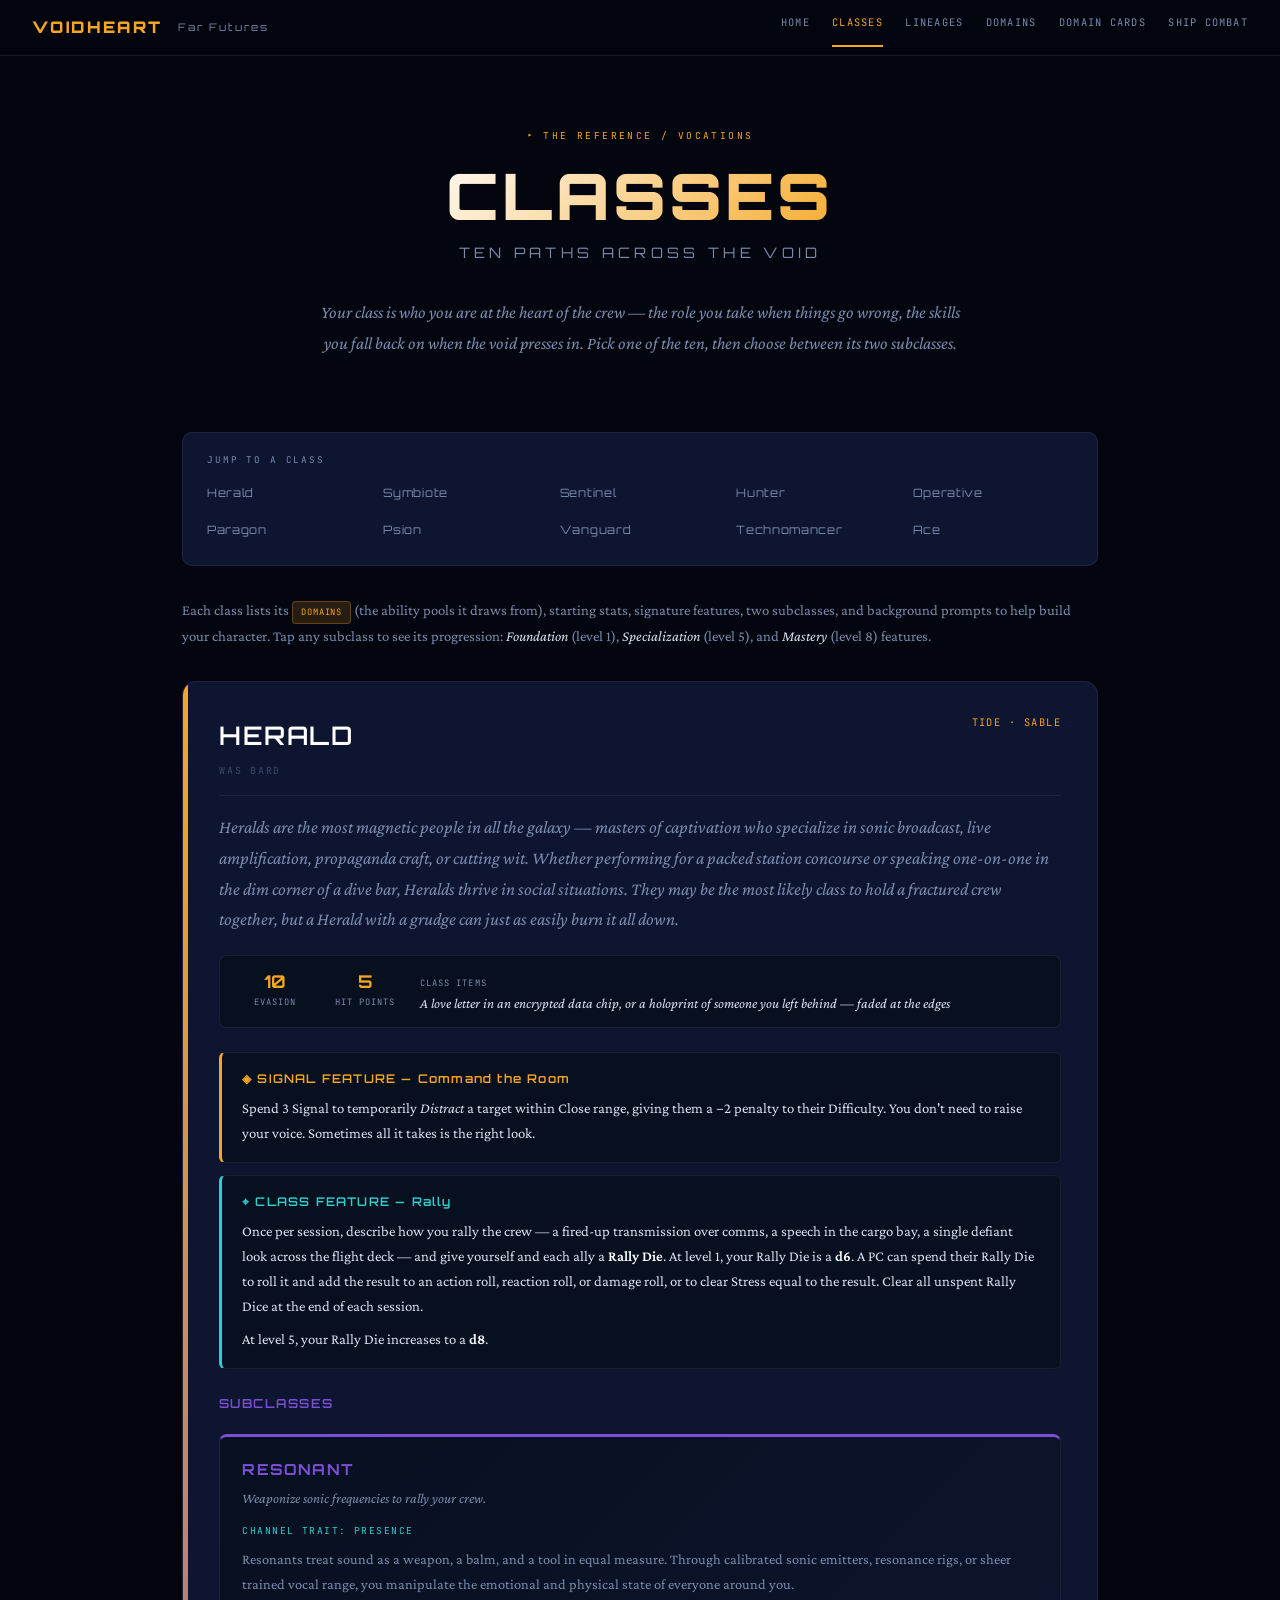
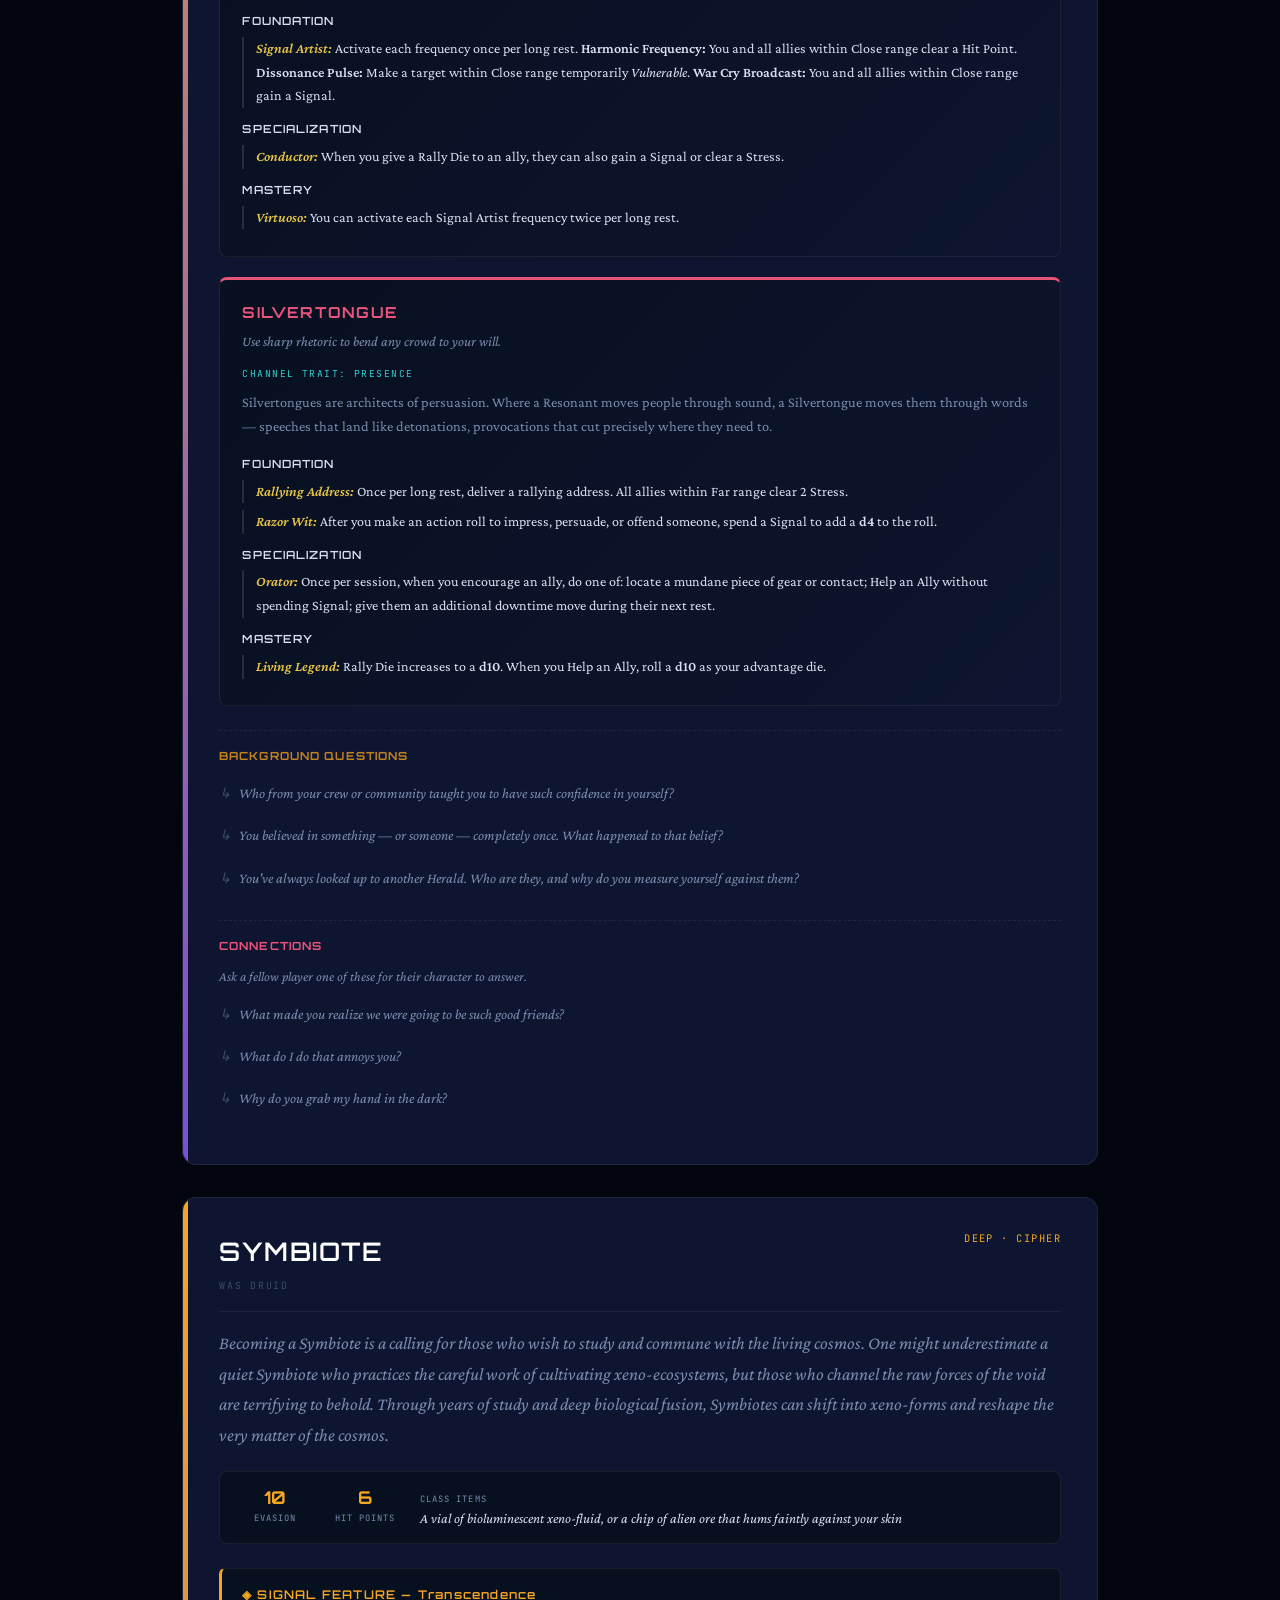
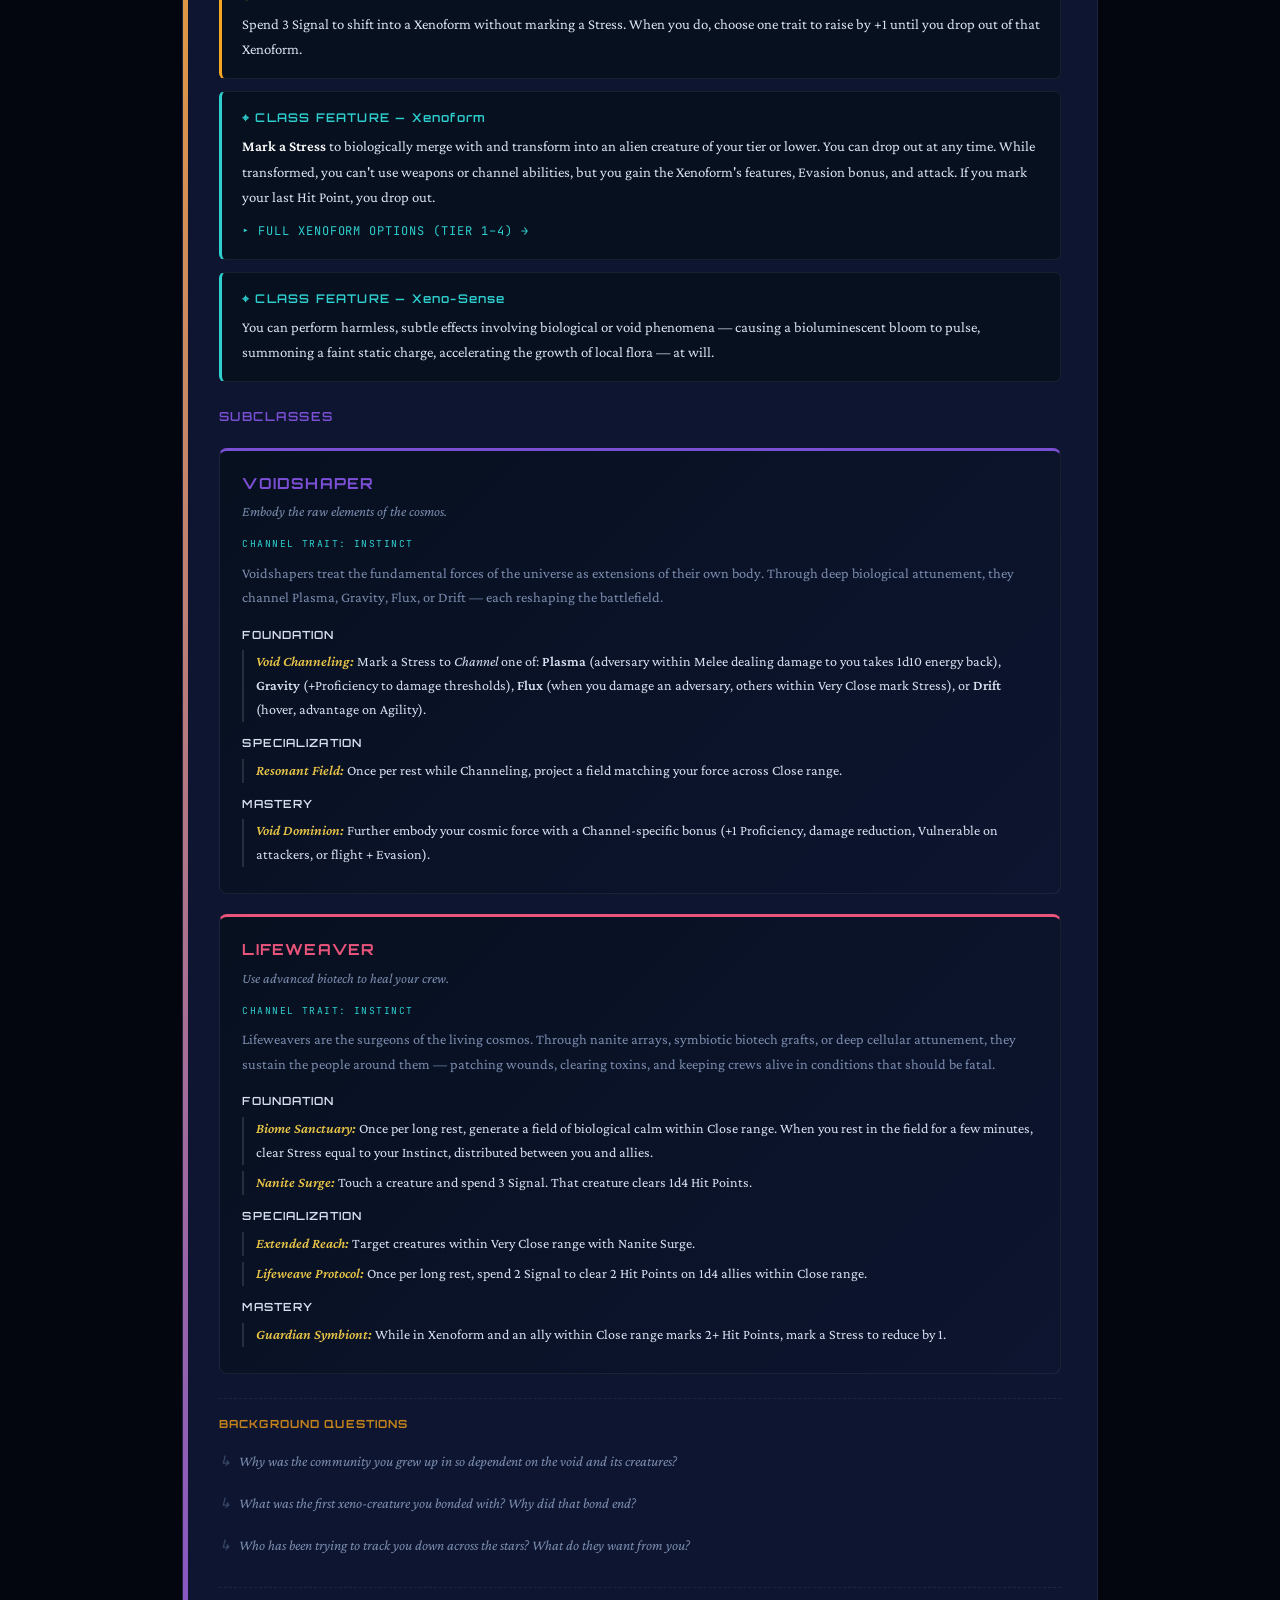
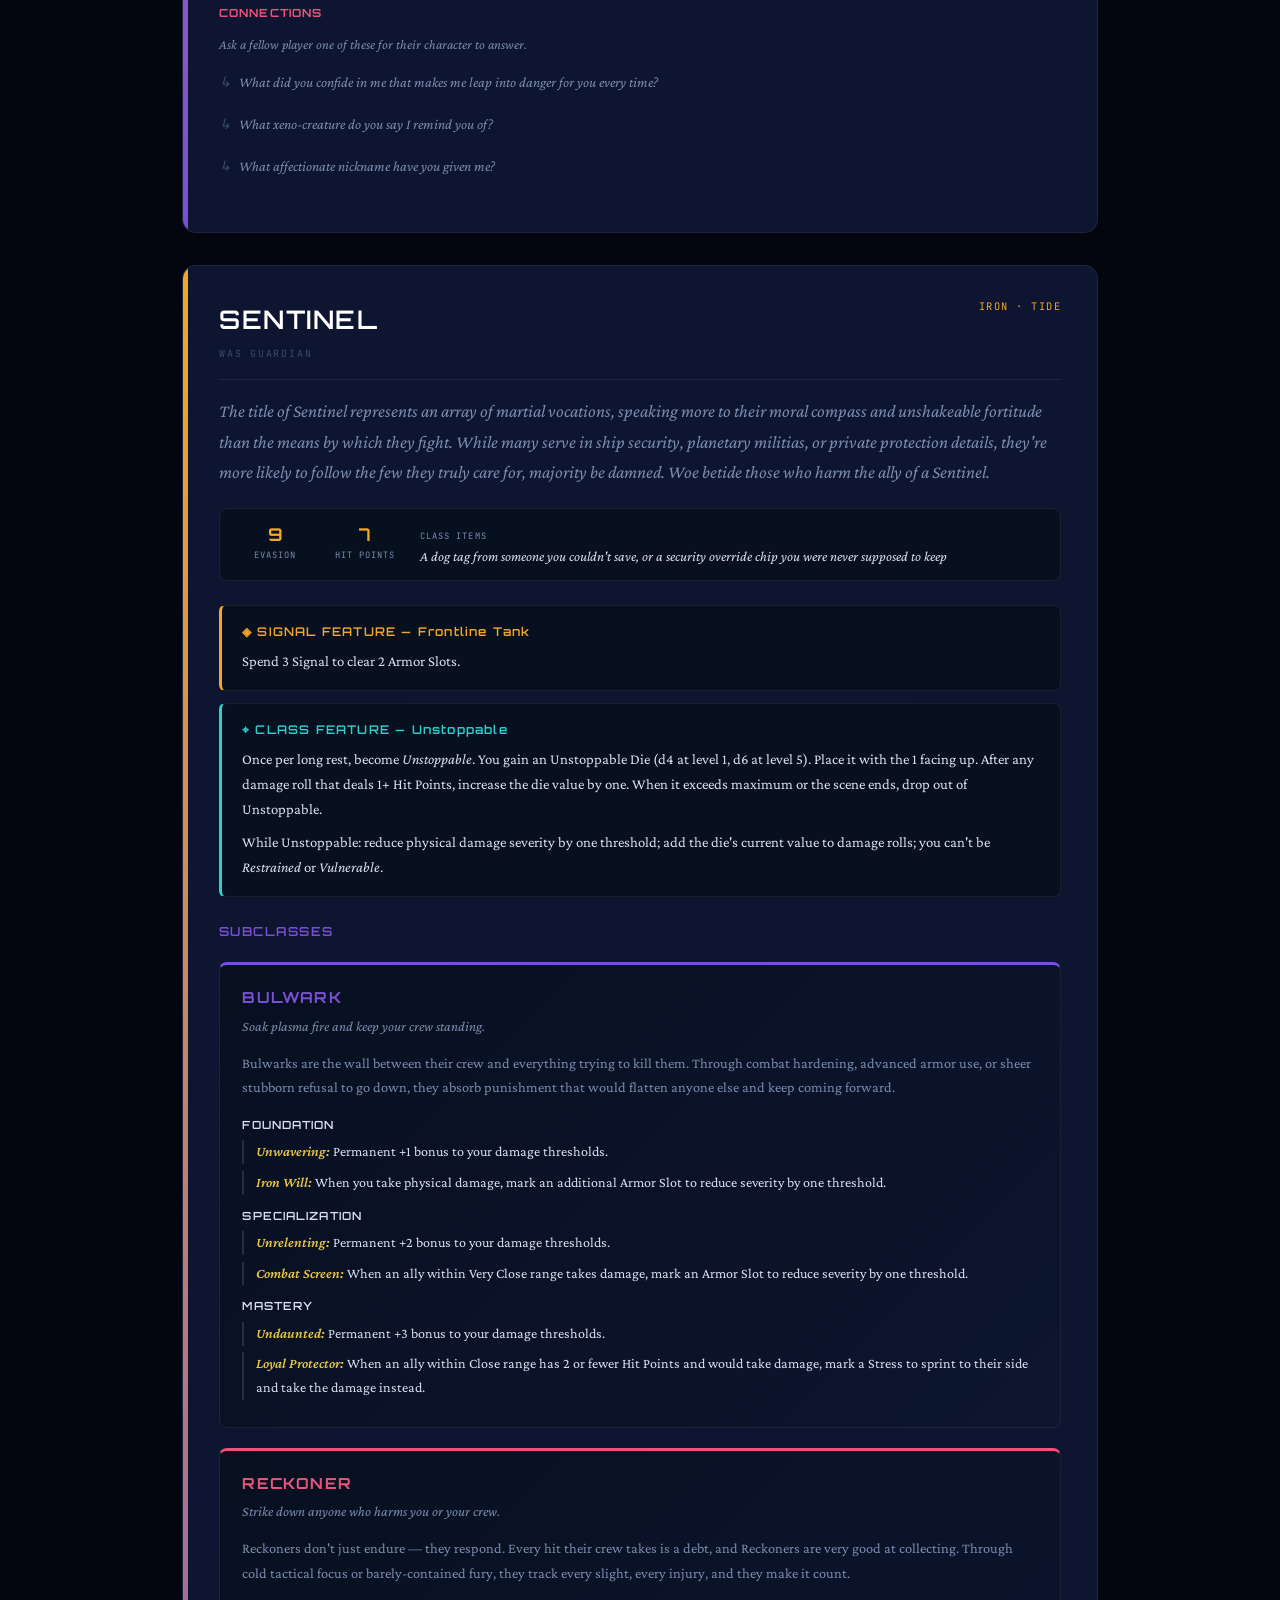
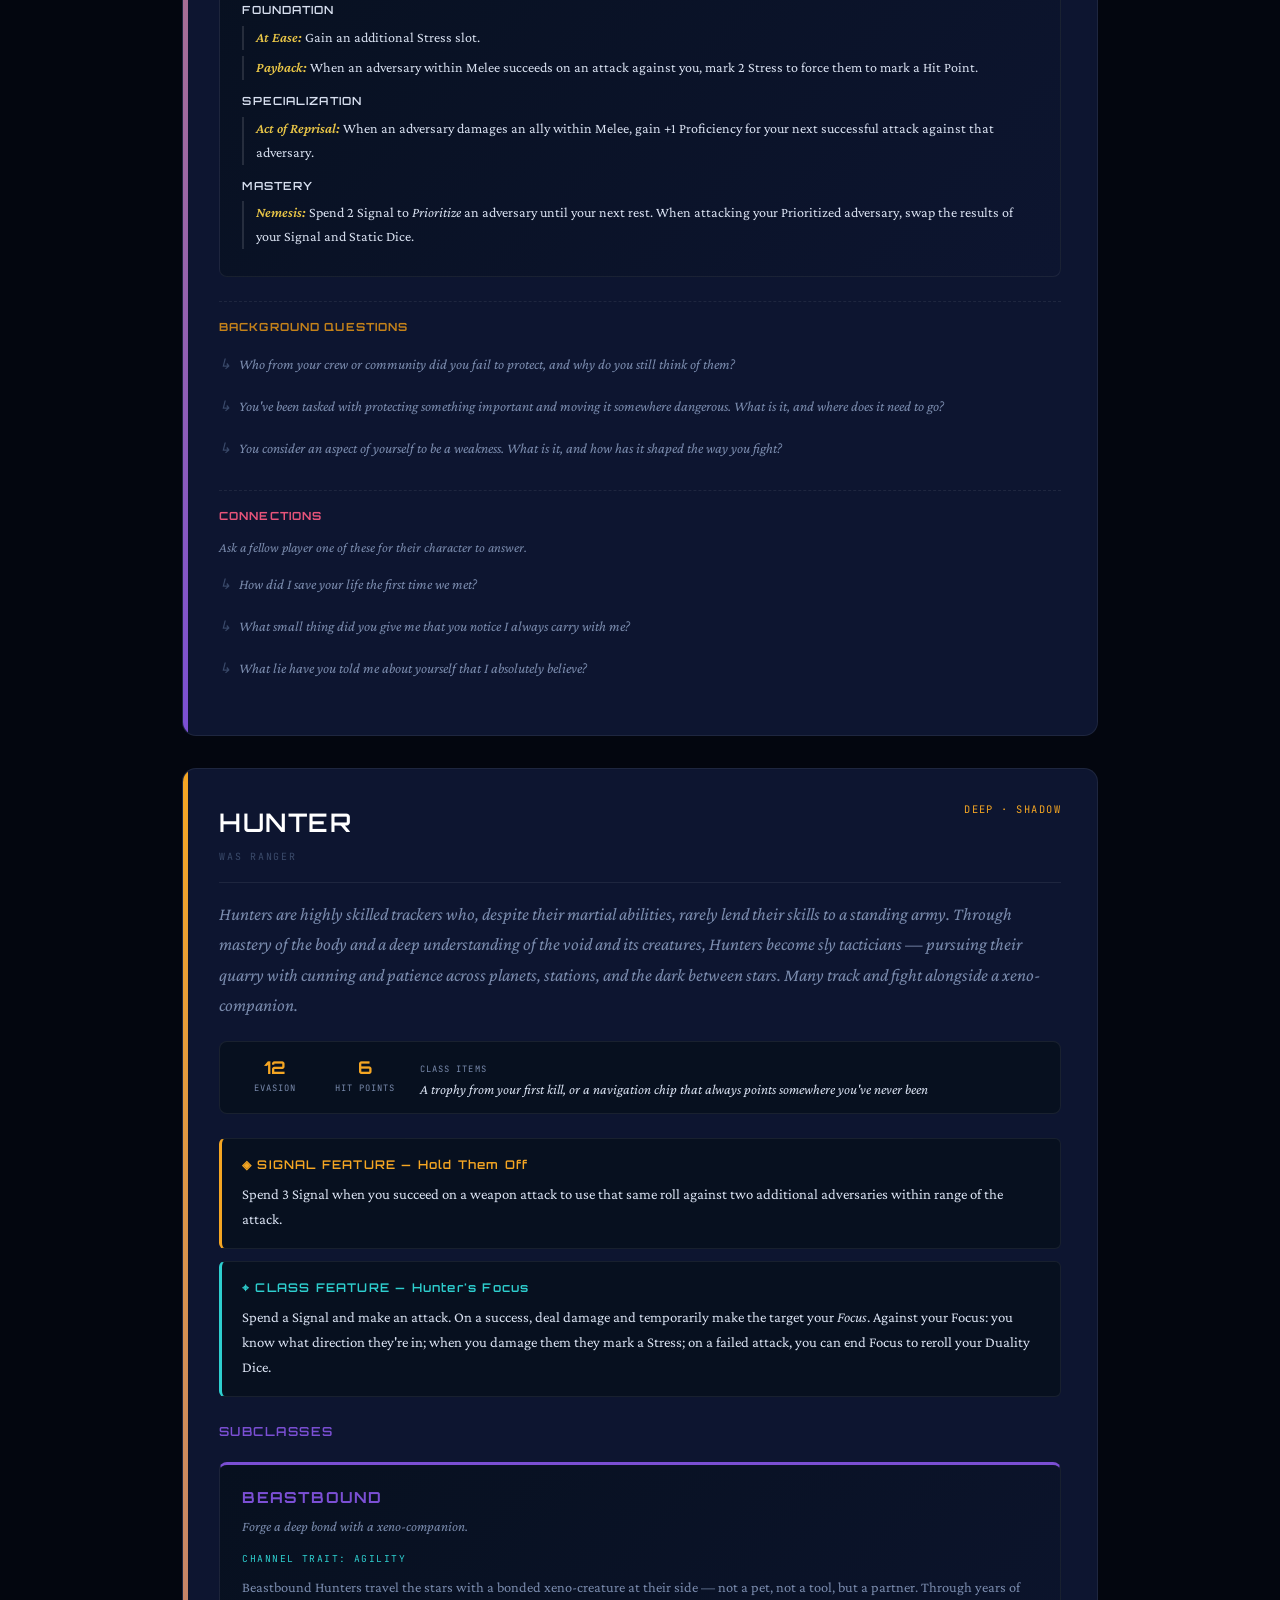
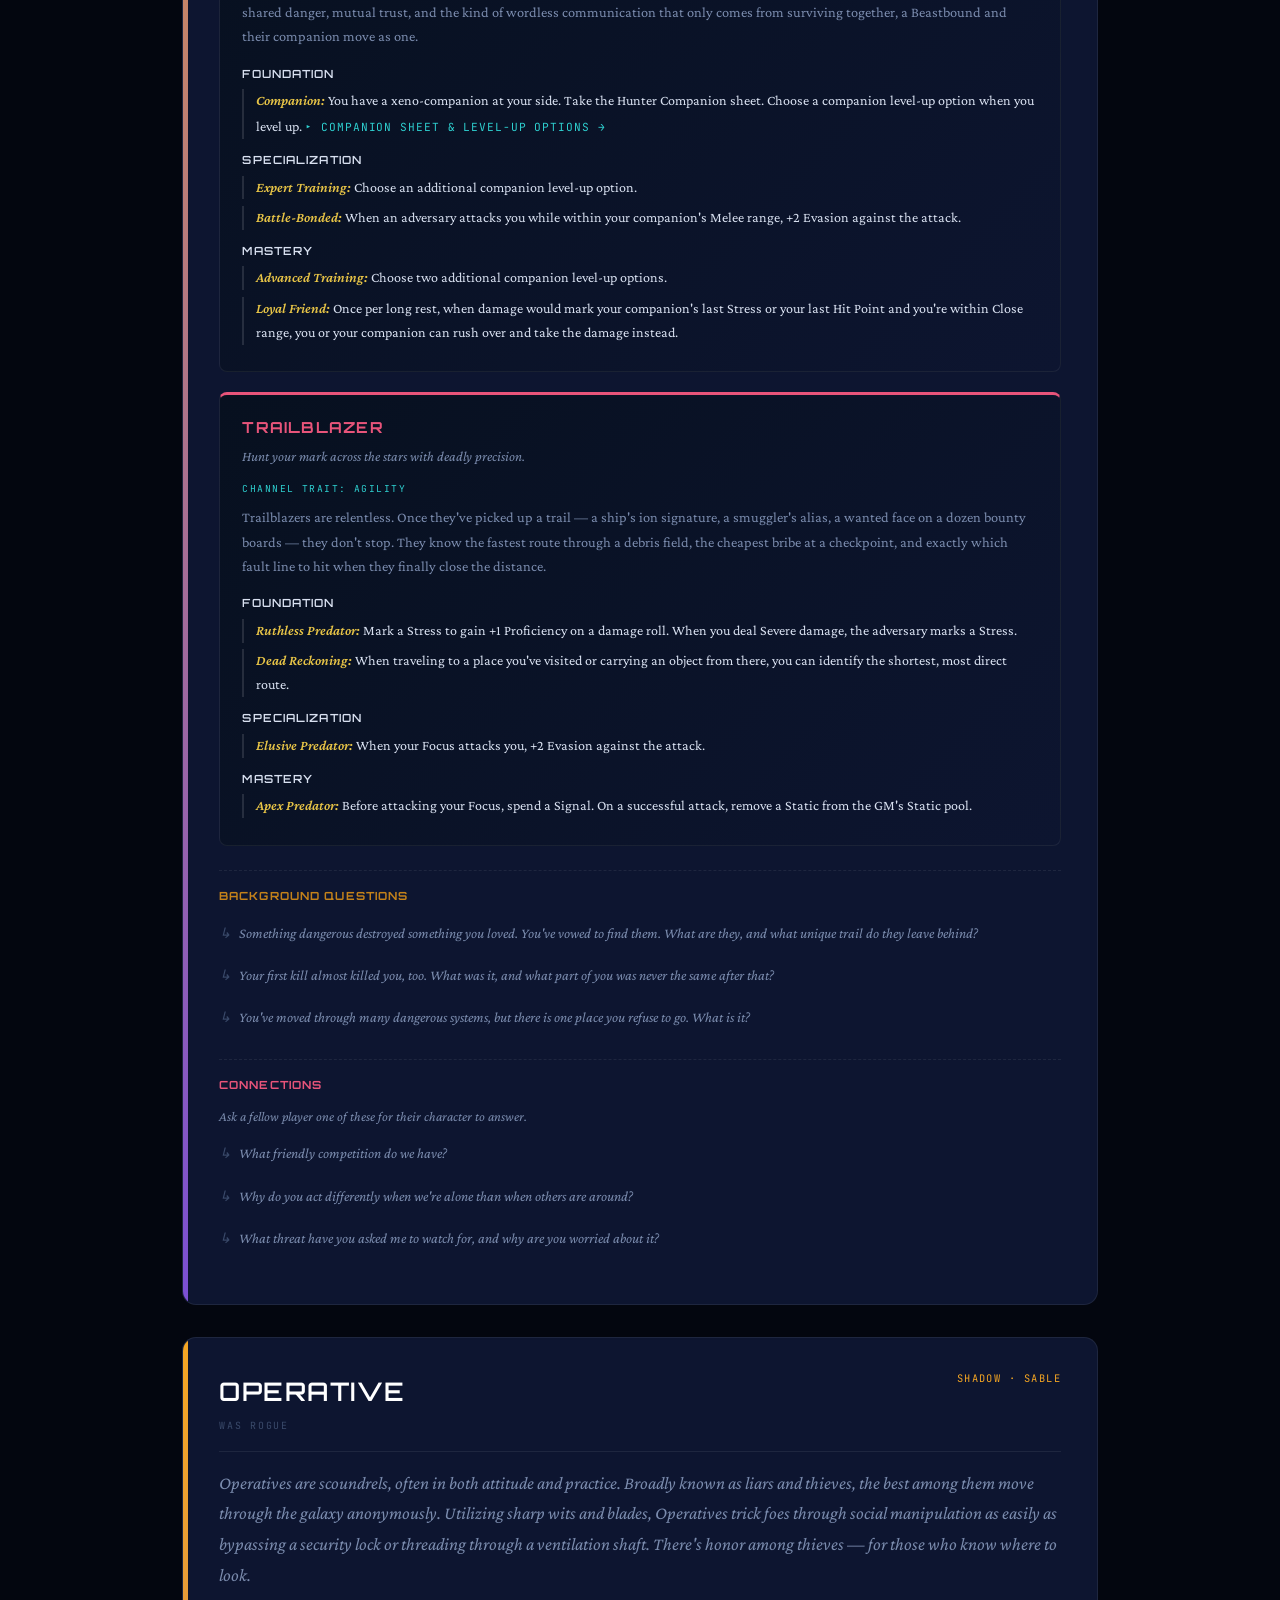
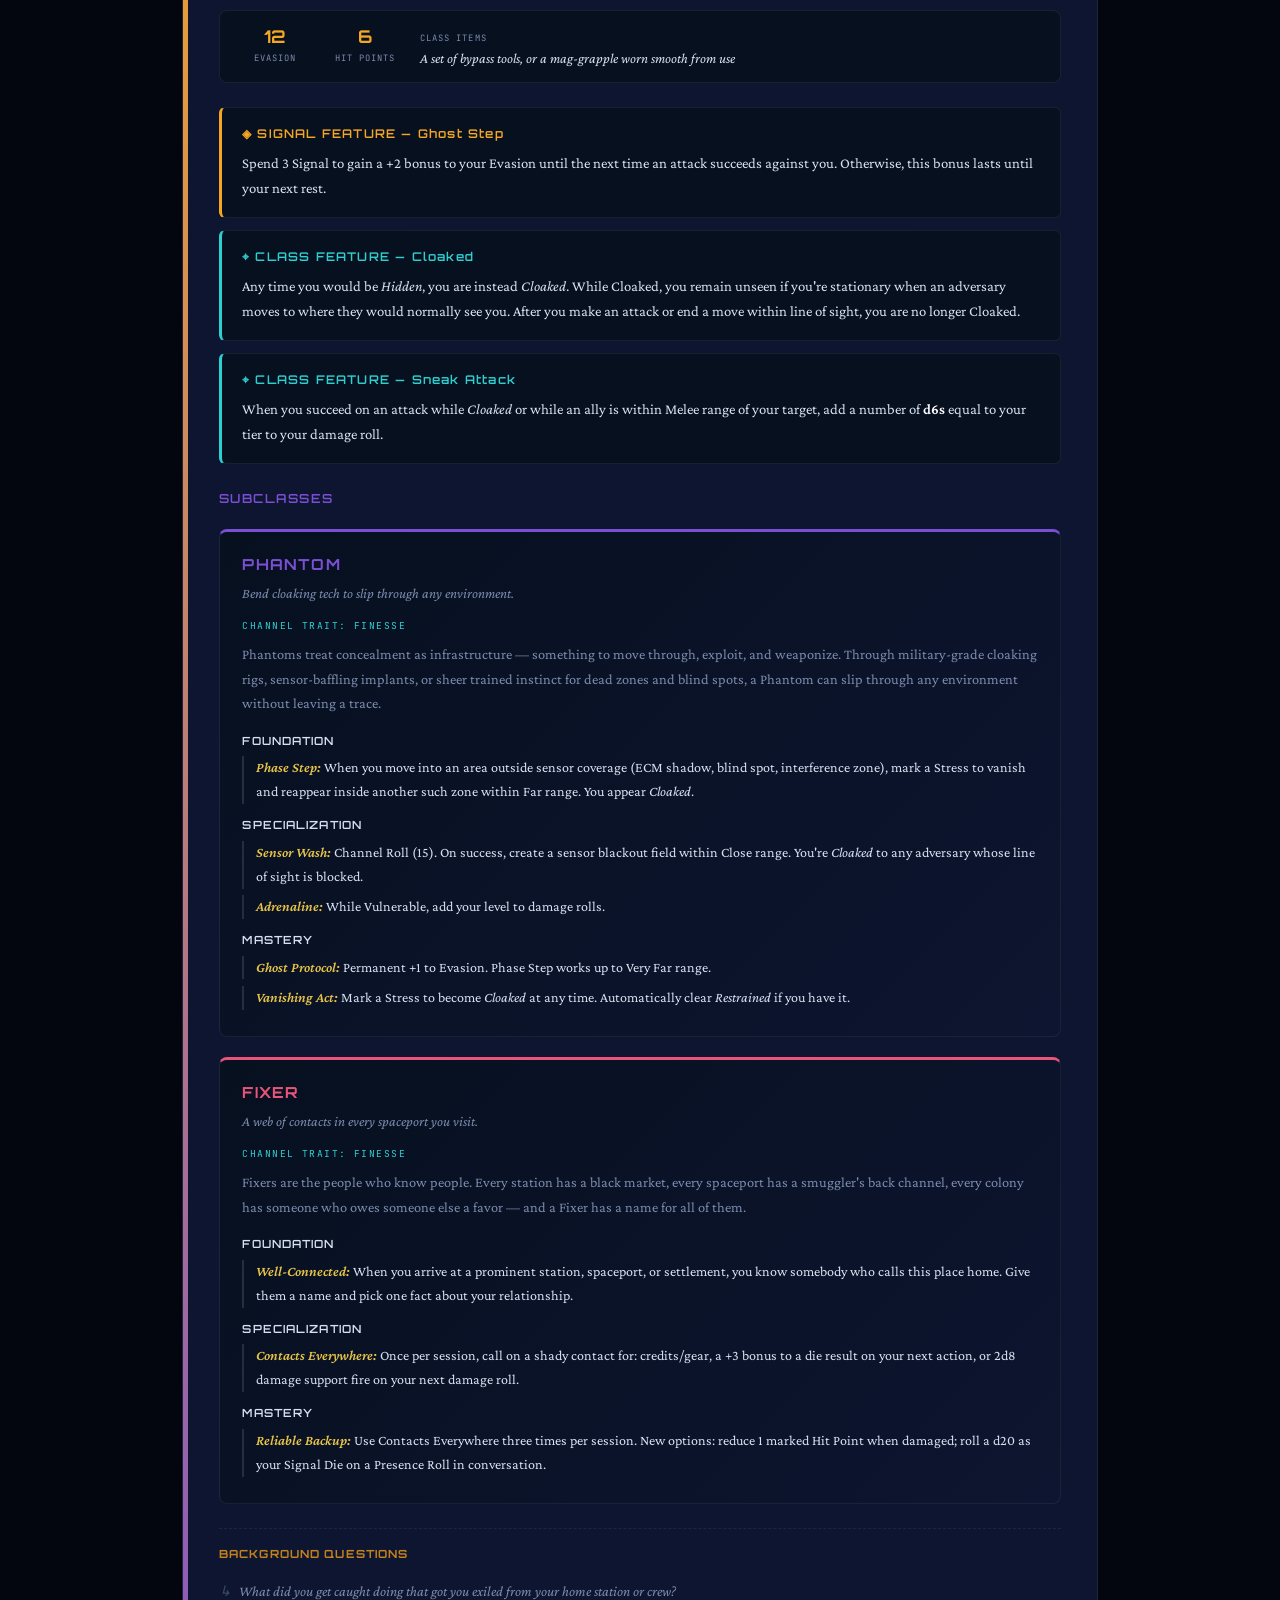
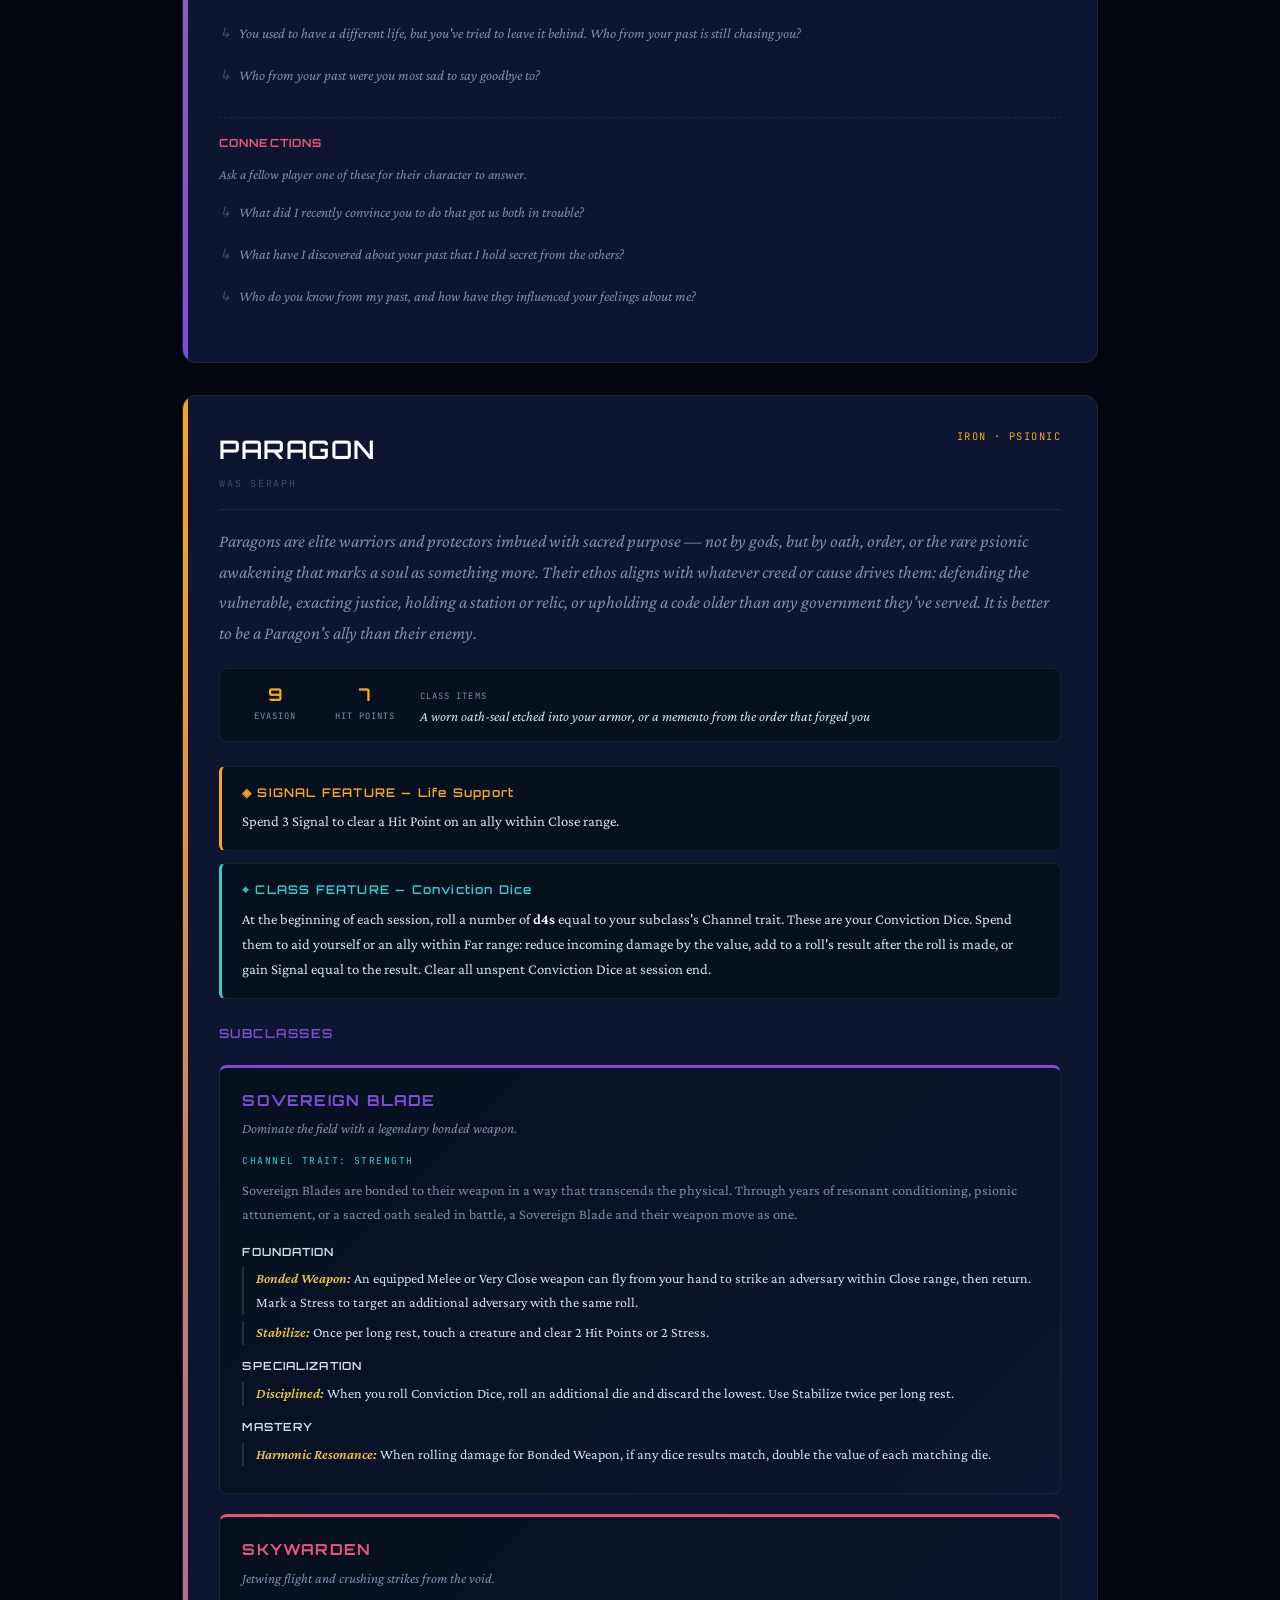
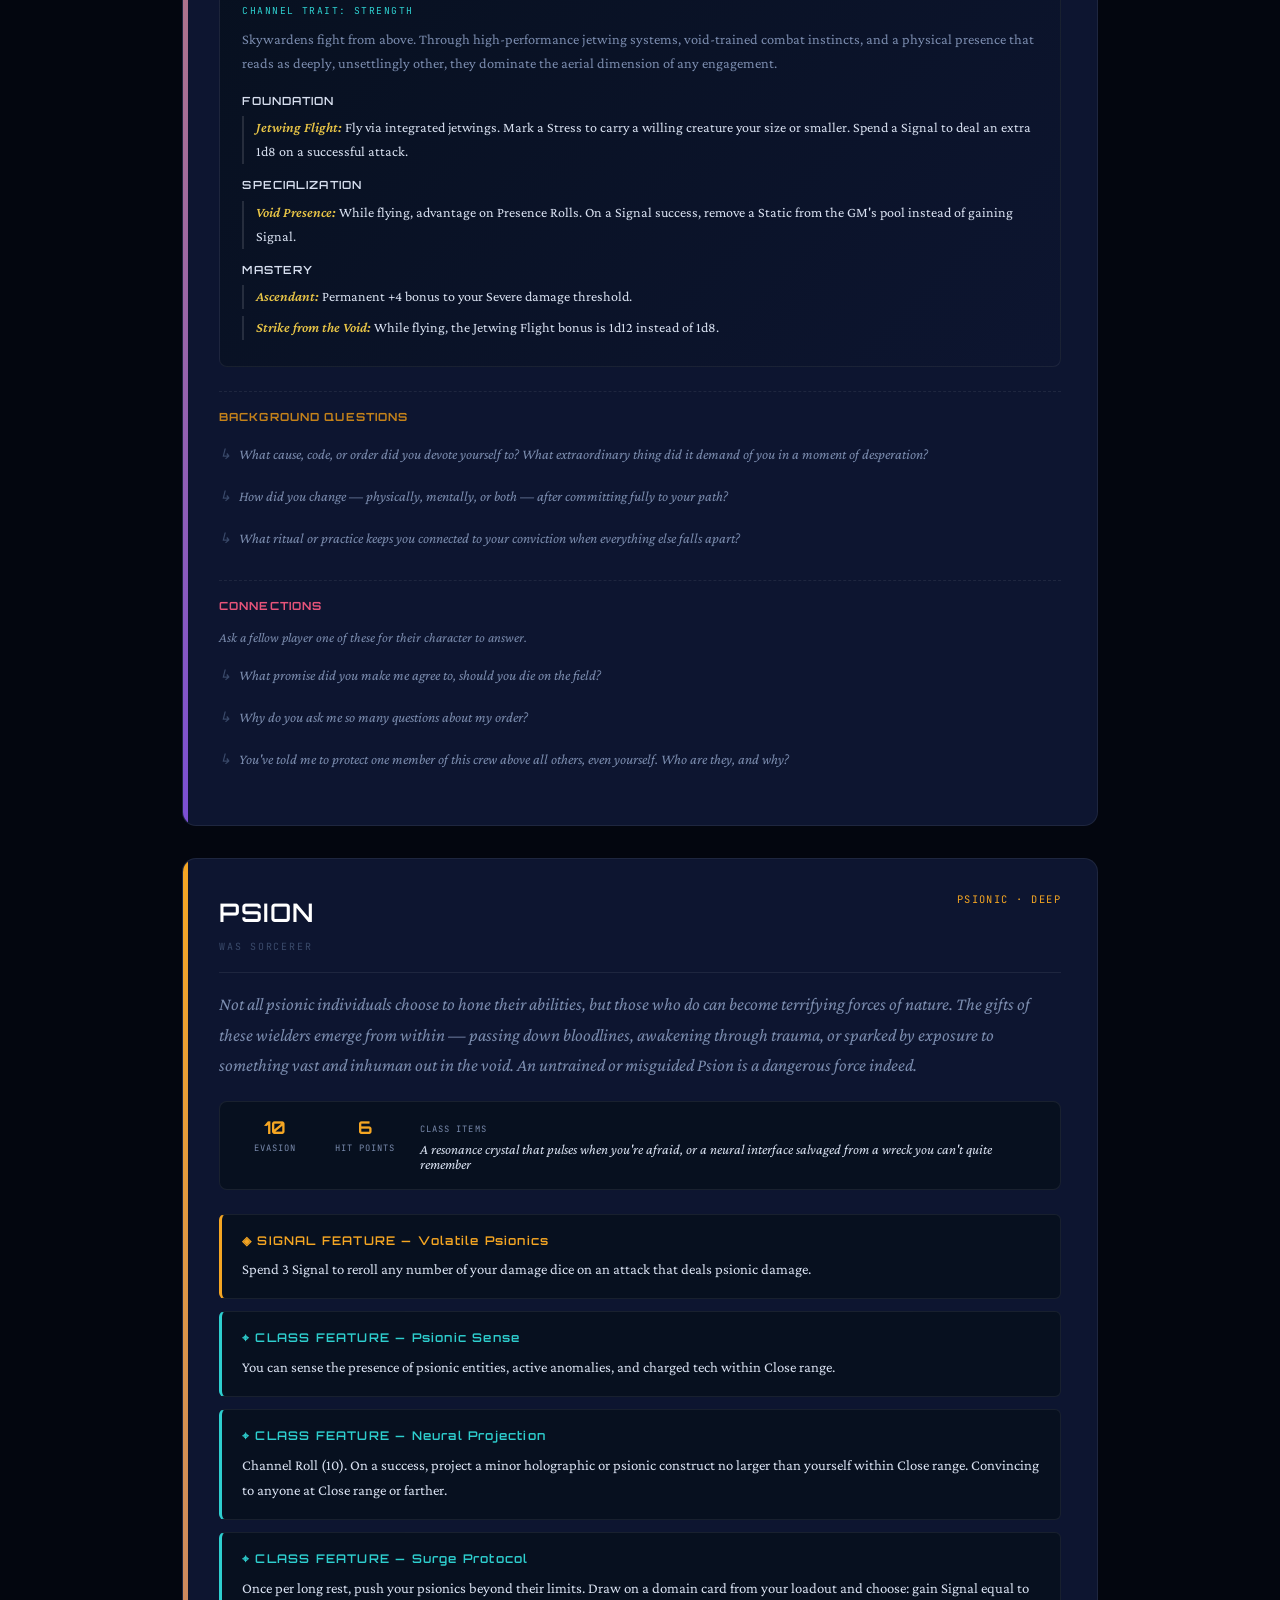
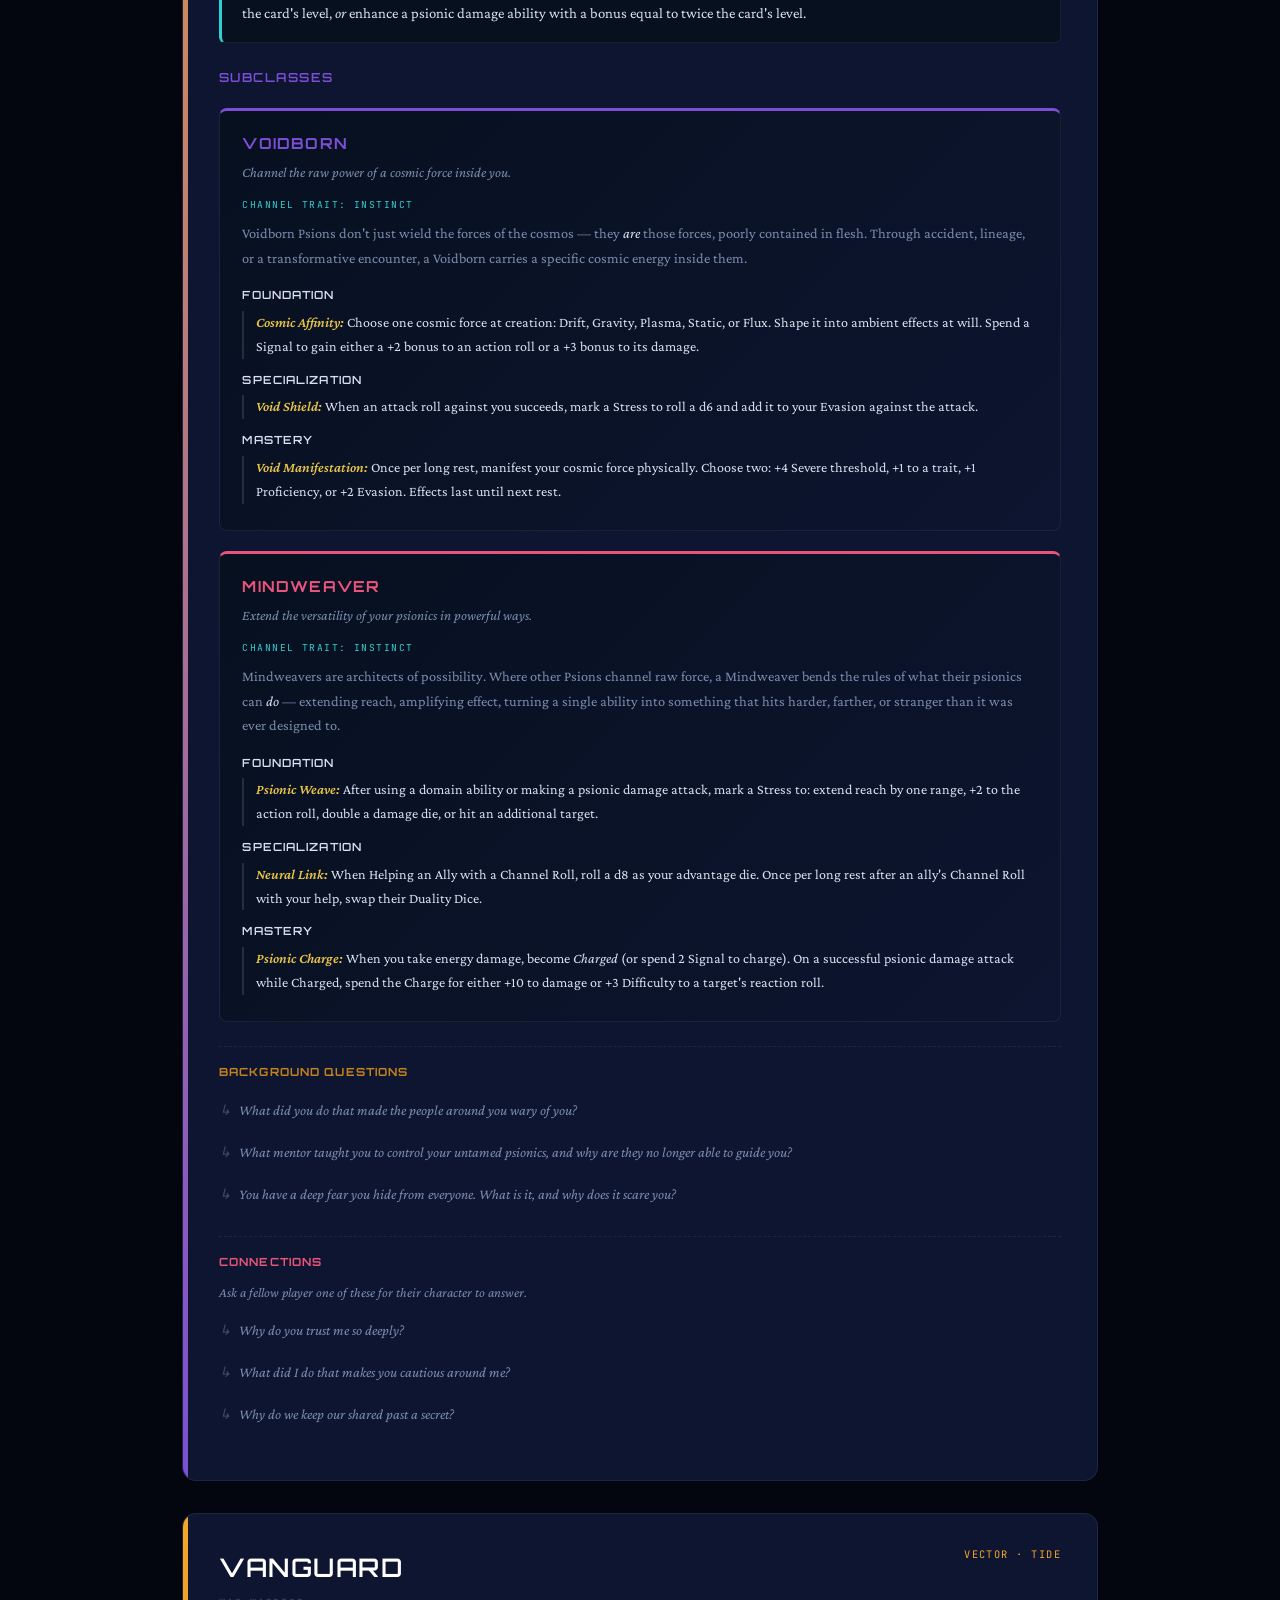
==== commit 4f648168: "update 05192026" ====
--- a/classes.html
+++ b/classes.html
@@ -21,6 +21,7 @@
     <li><a href="classes.html" class="active">Classes</a></li>
     <li><a href="lineages.html">Lineages</a></li>
     <li><a href="domains.html">Domains</a></li>
+    <li><a href="domain-cards.html">Domain Cards</a></li>
     <li><a href="ship-combat.html">Ship Combat</a></li>
   </ul>
 </nav>
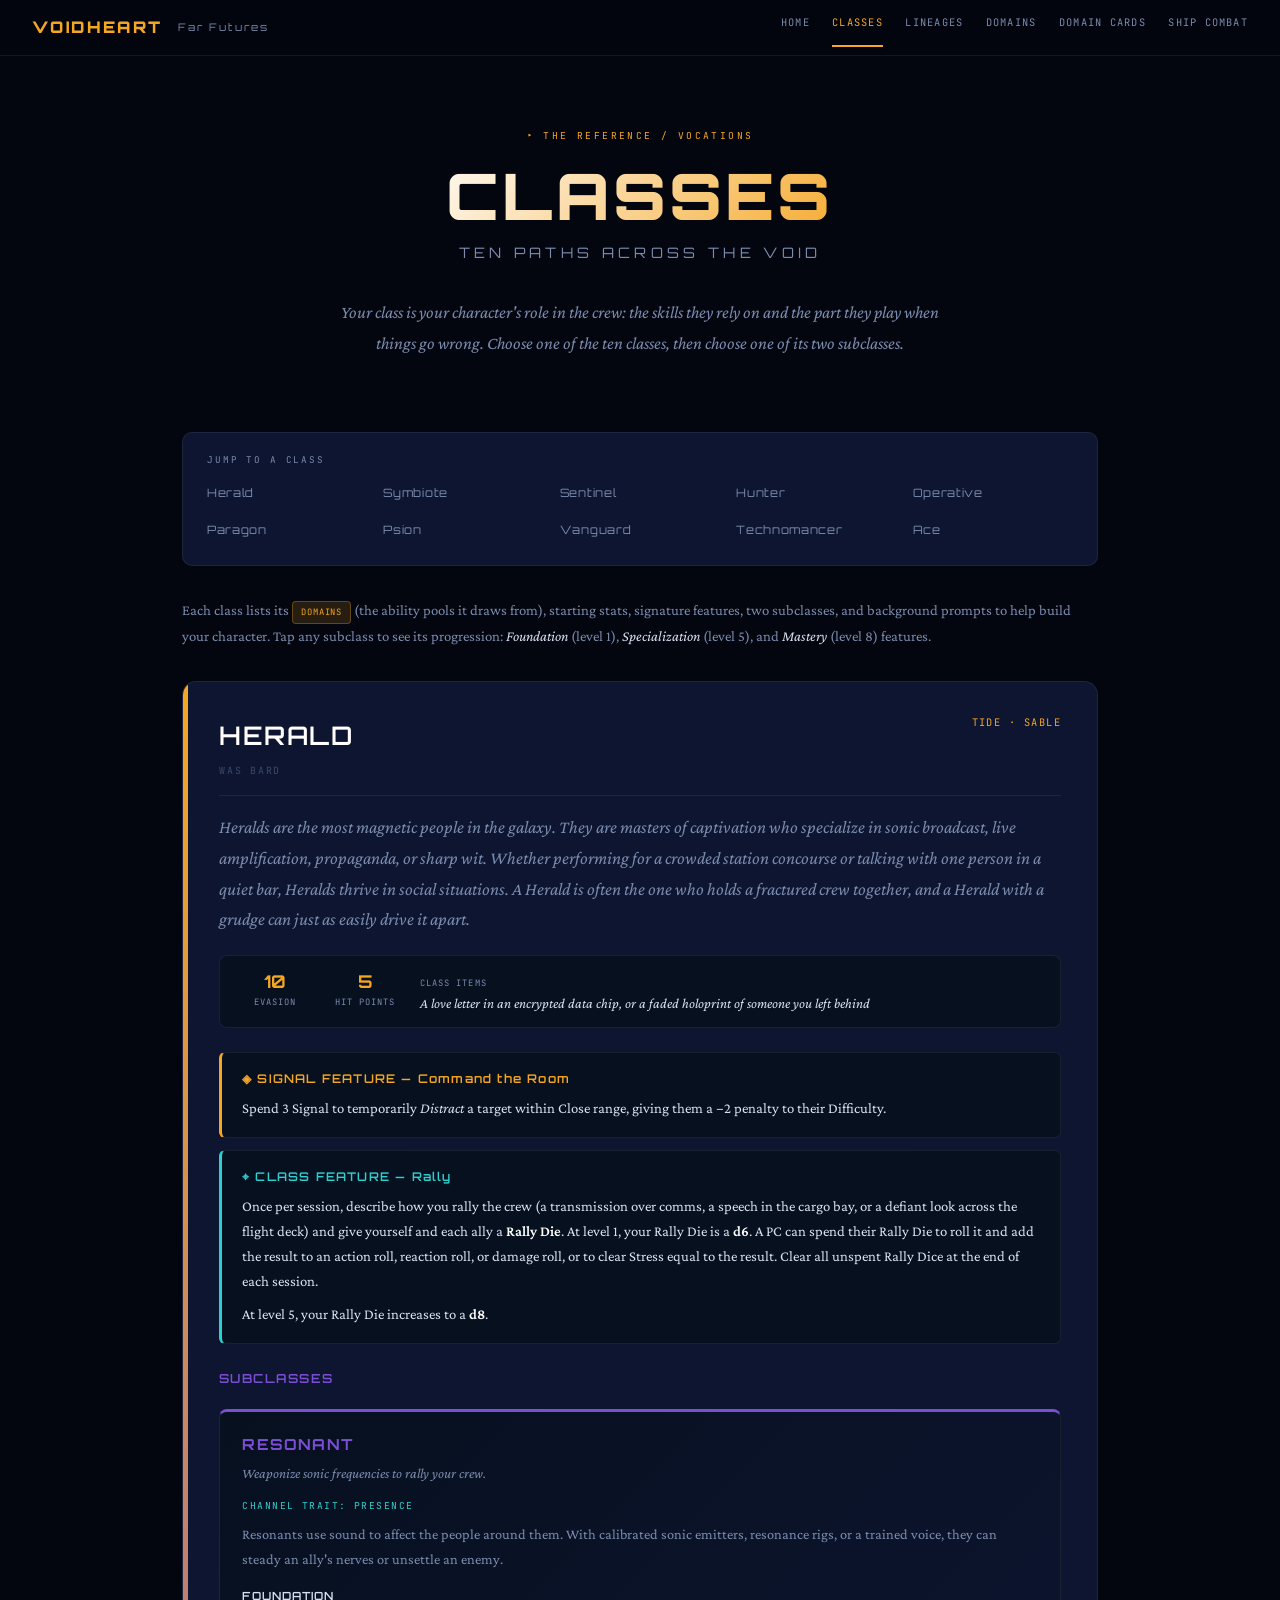
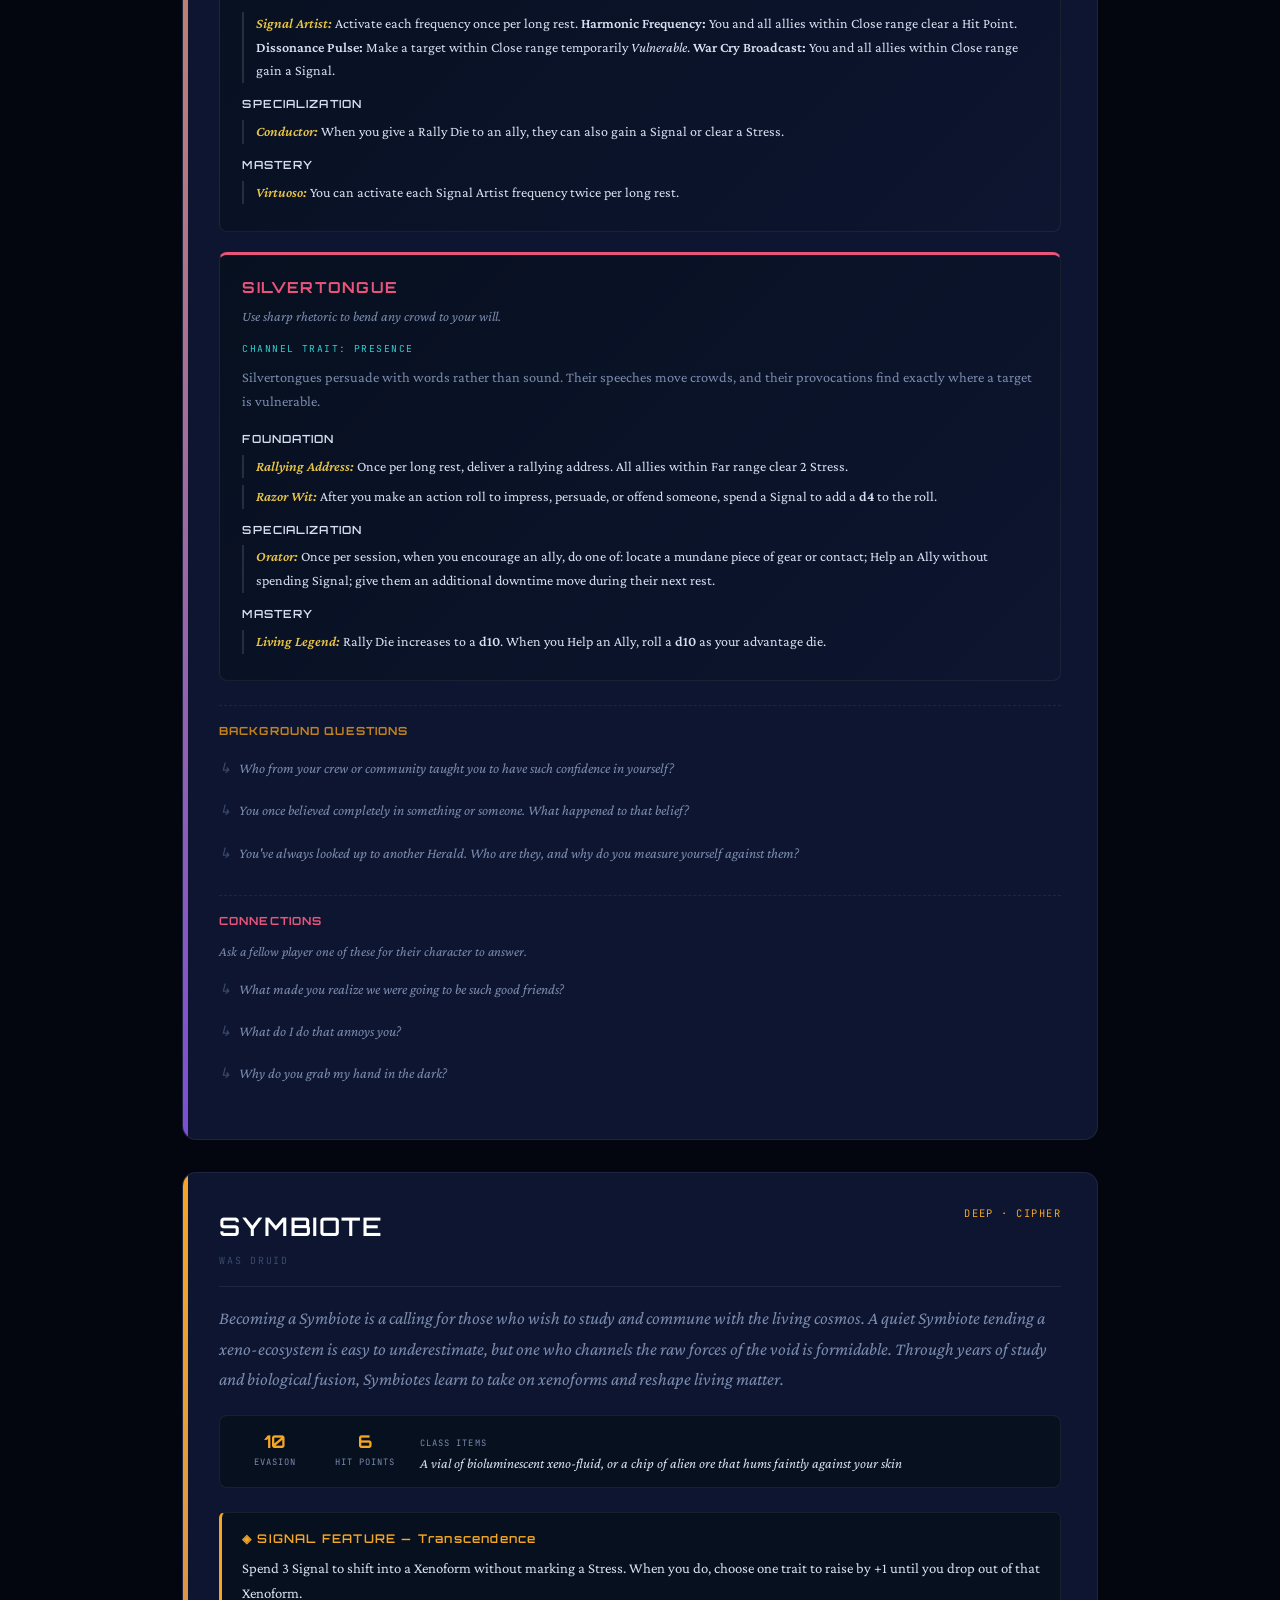
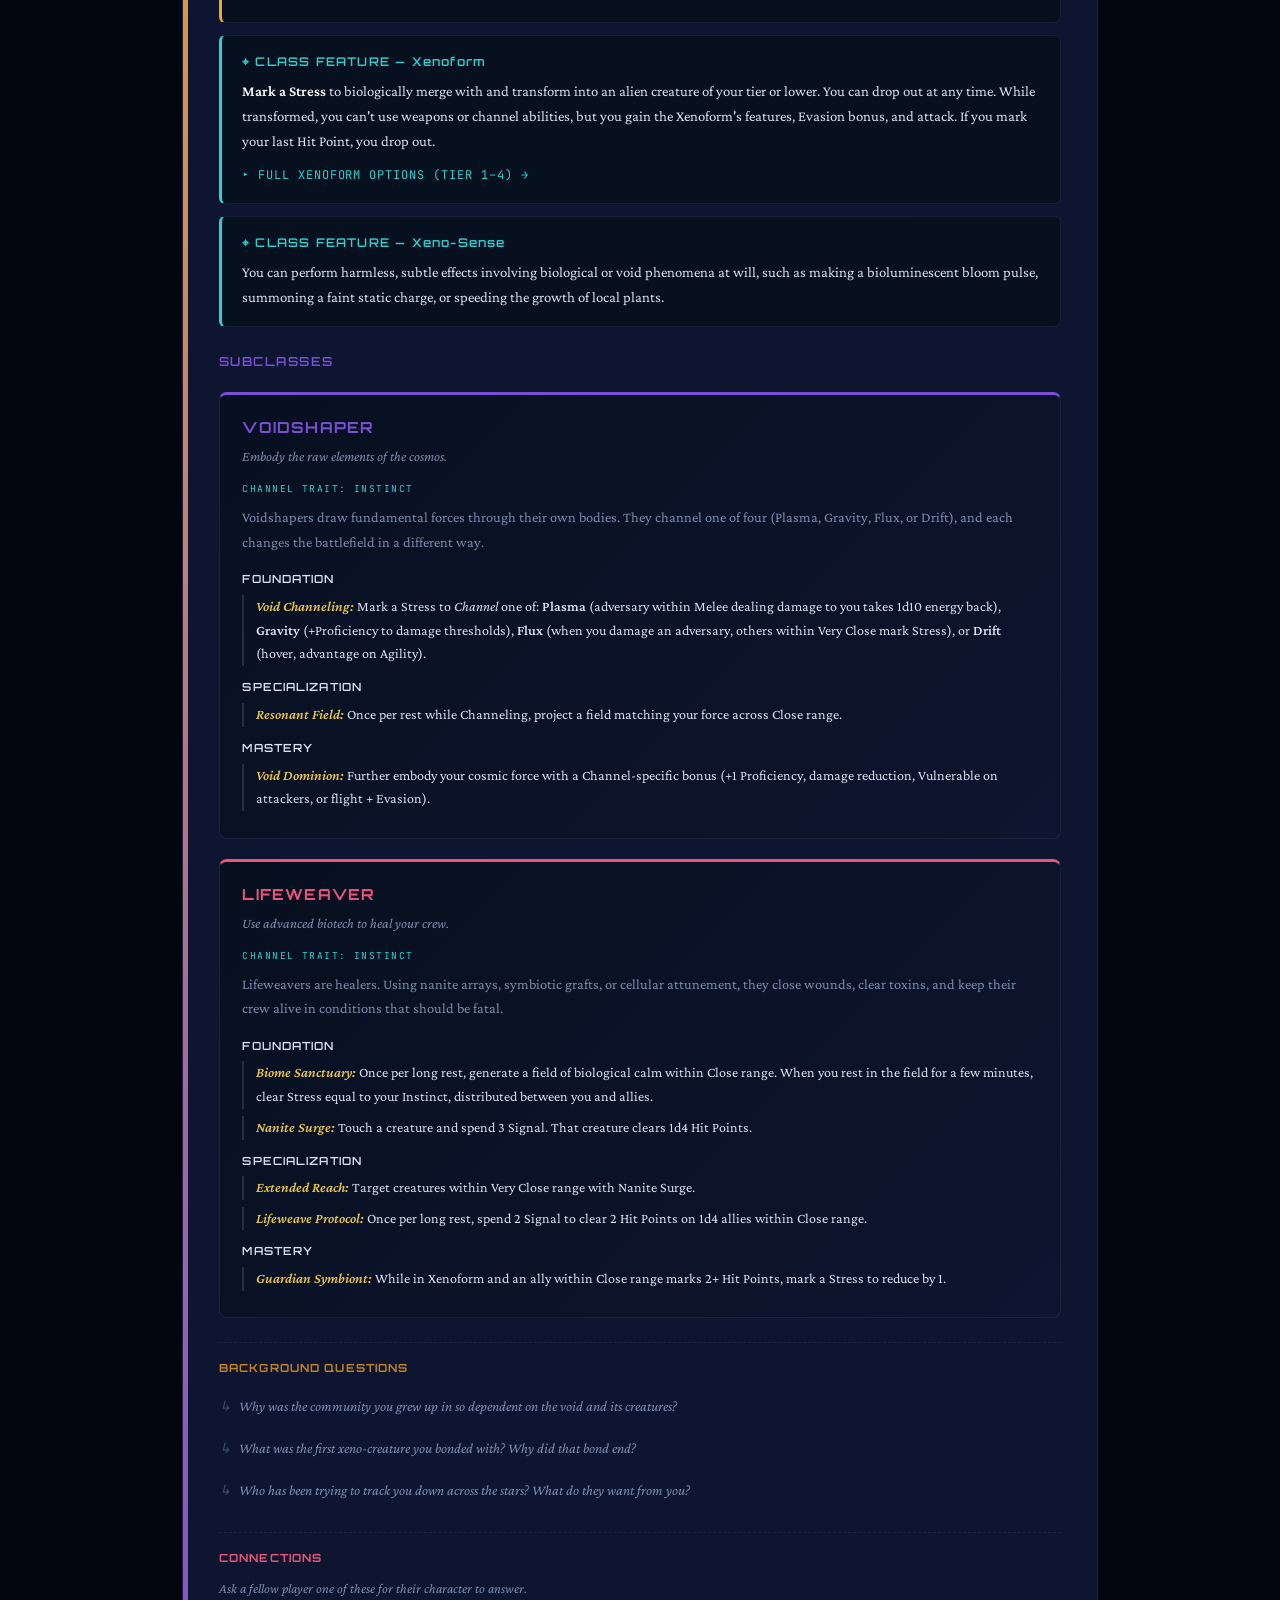
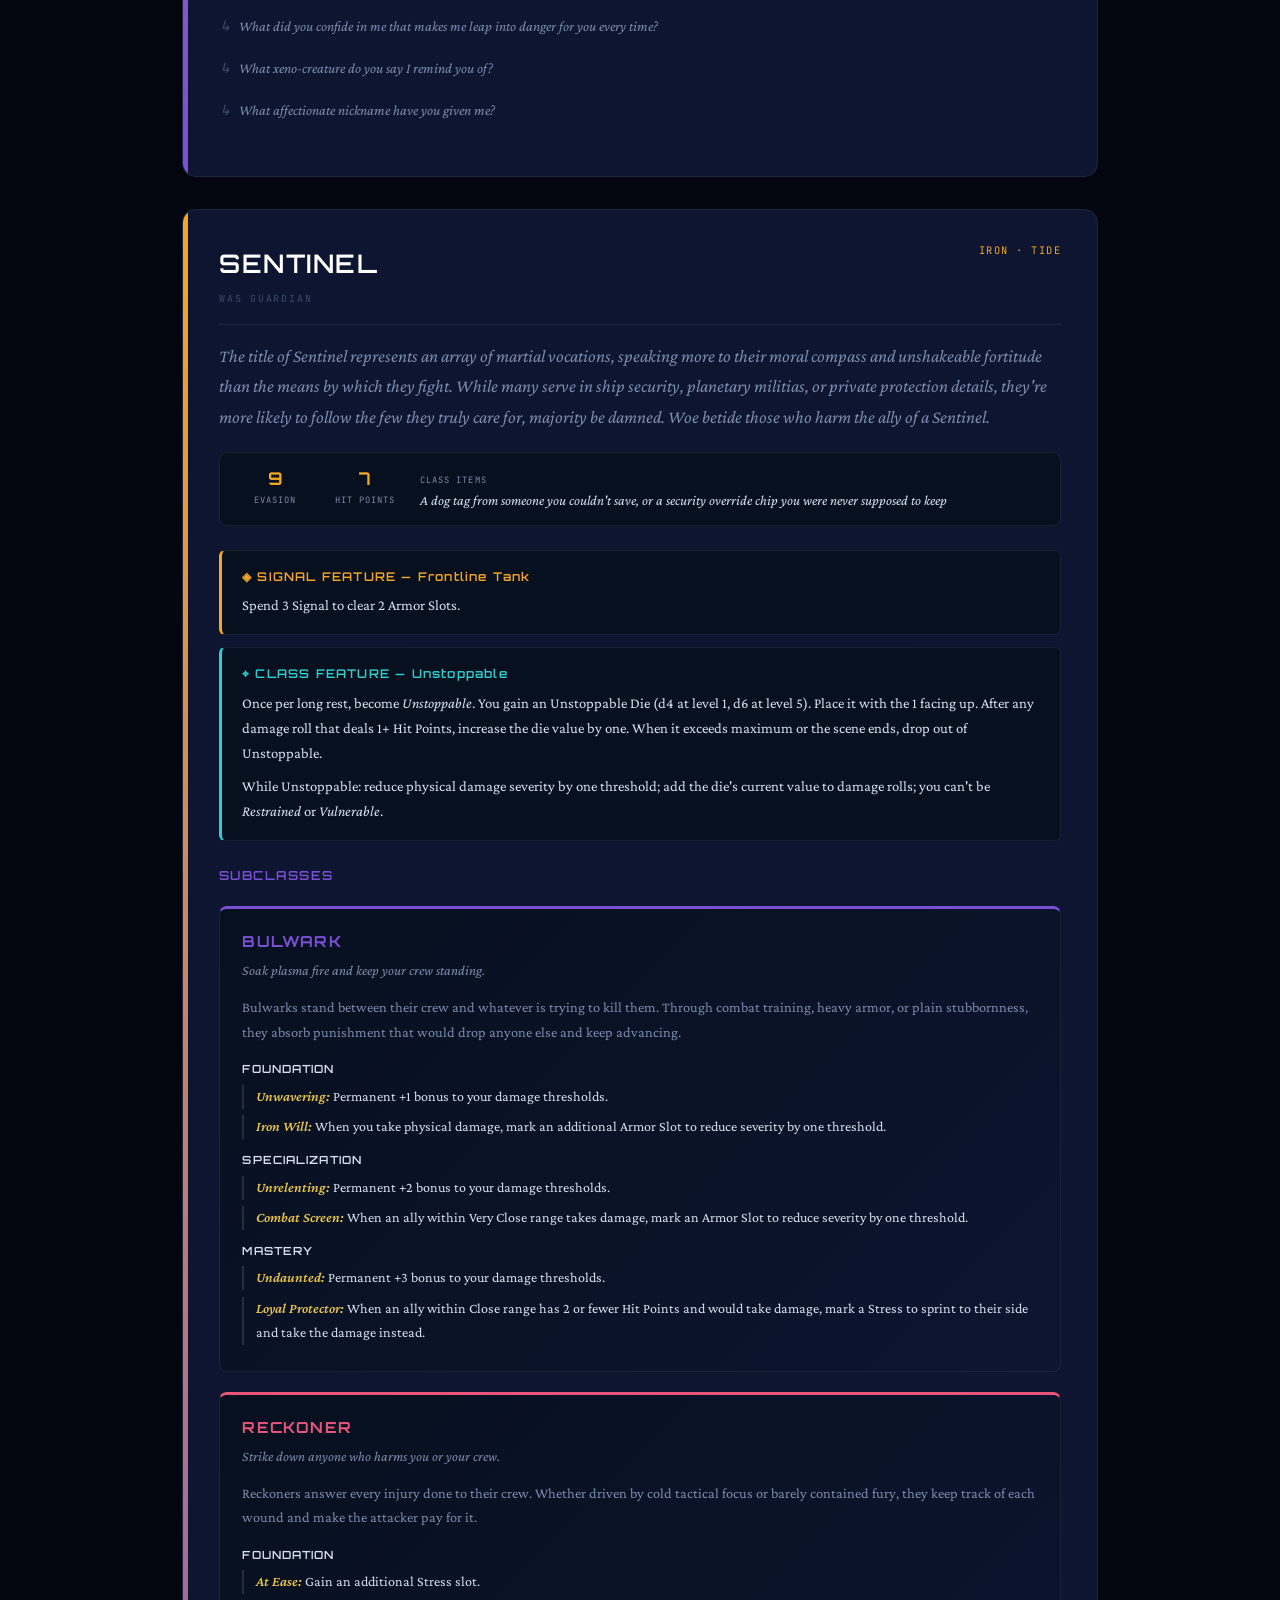
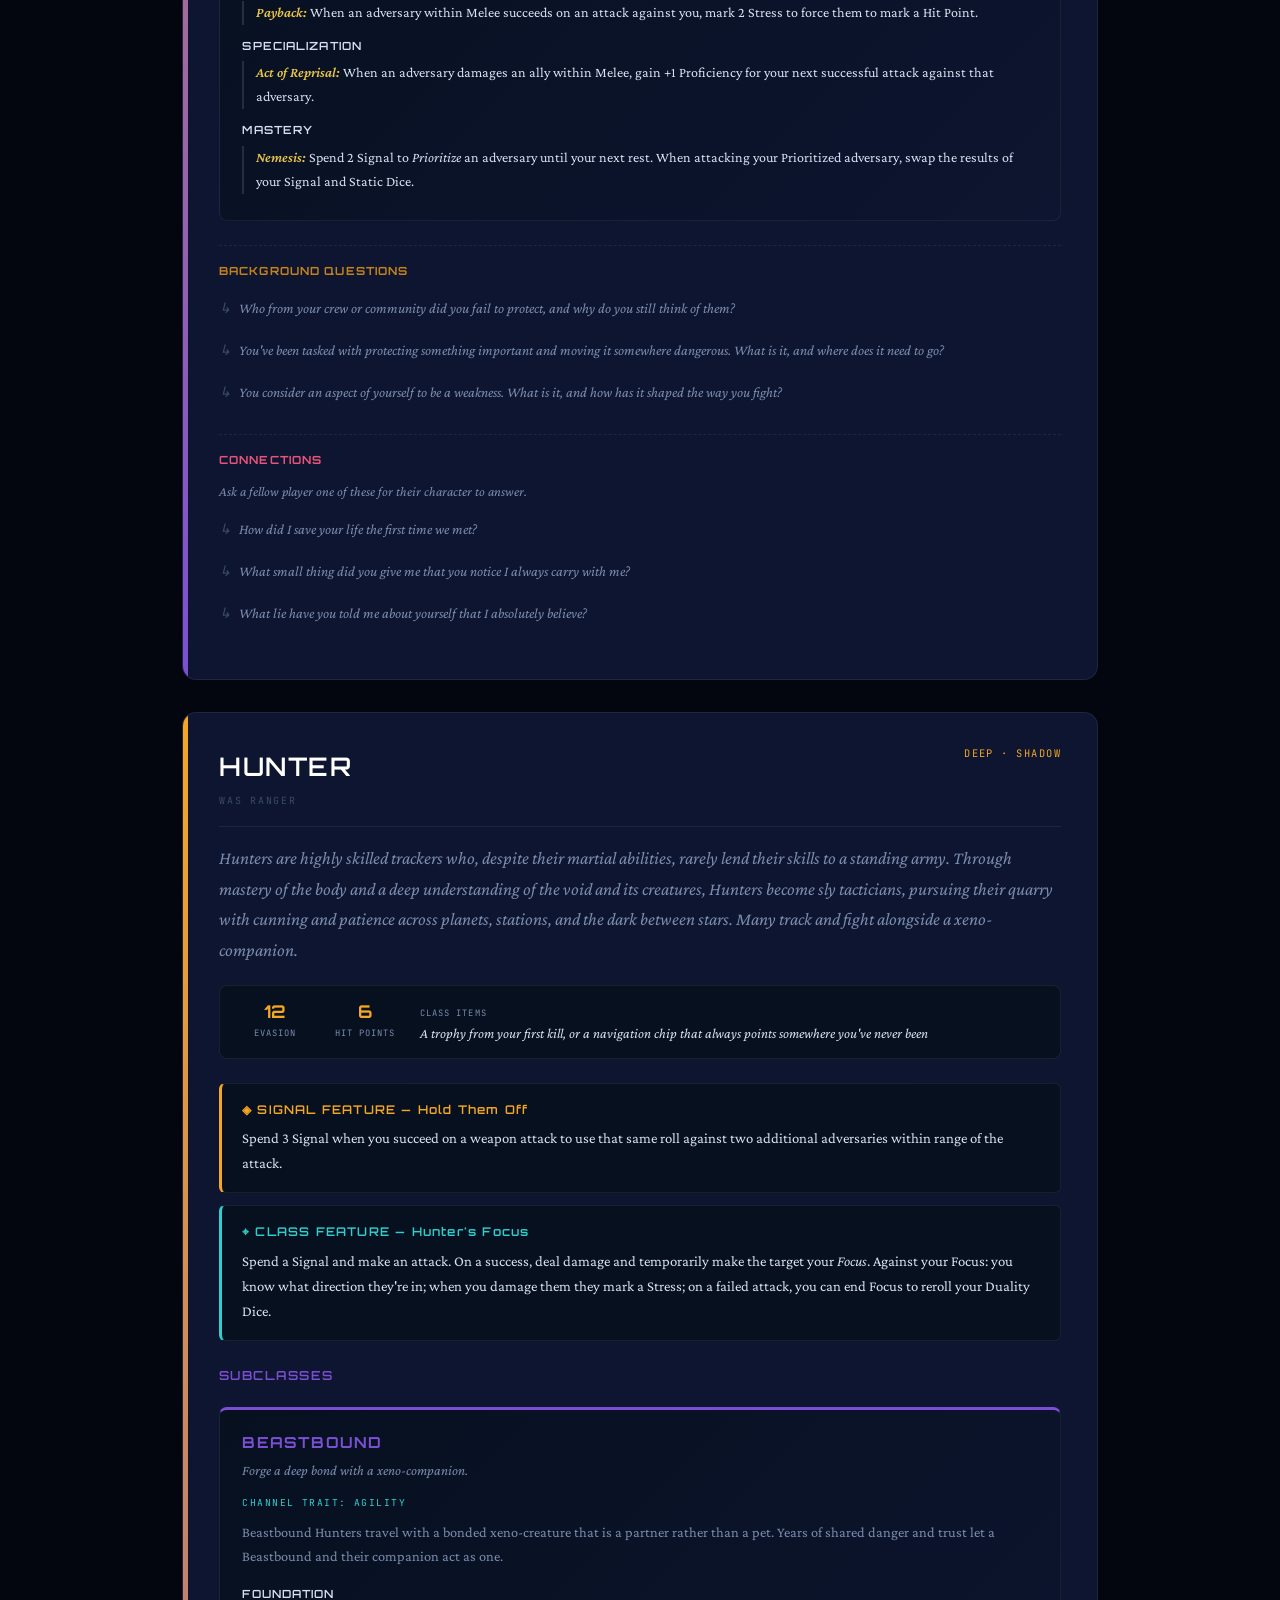
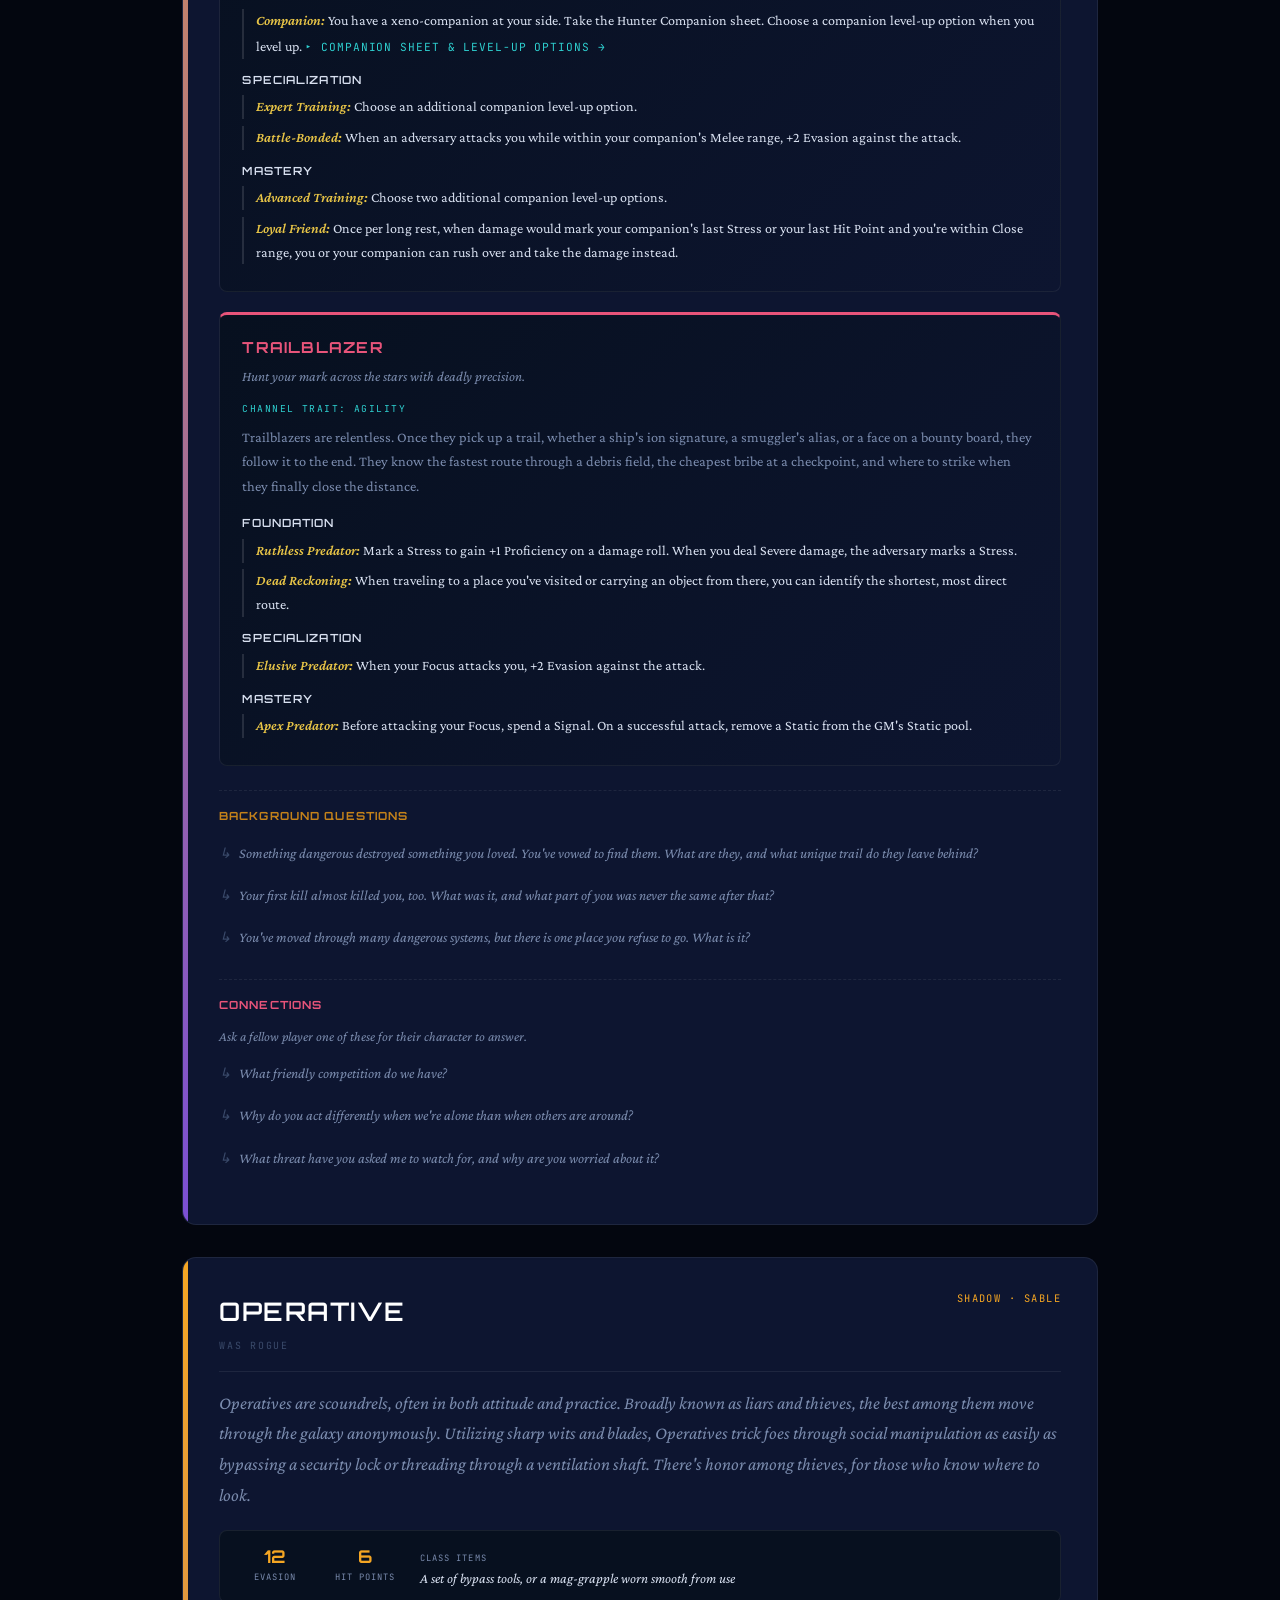
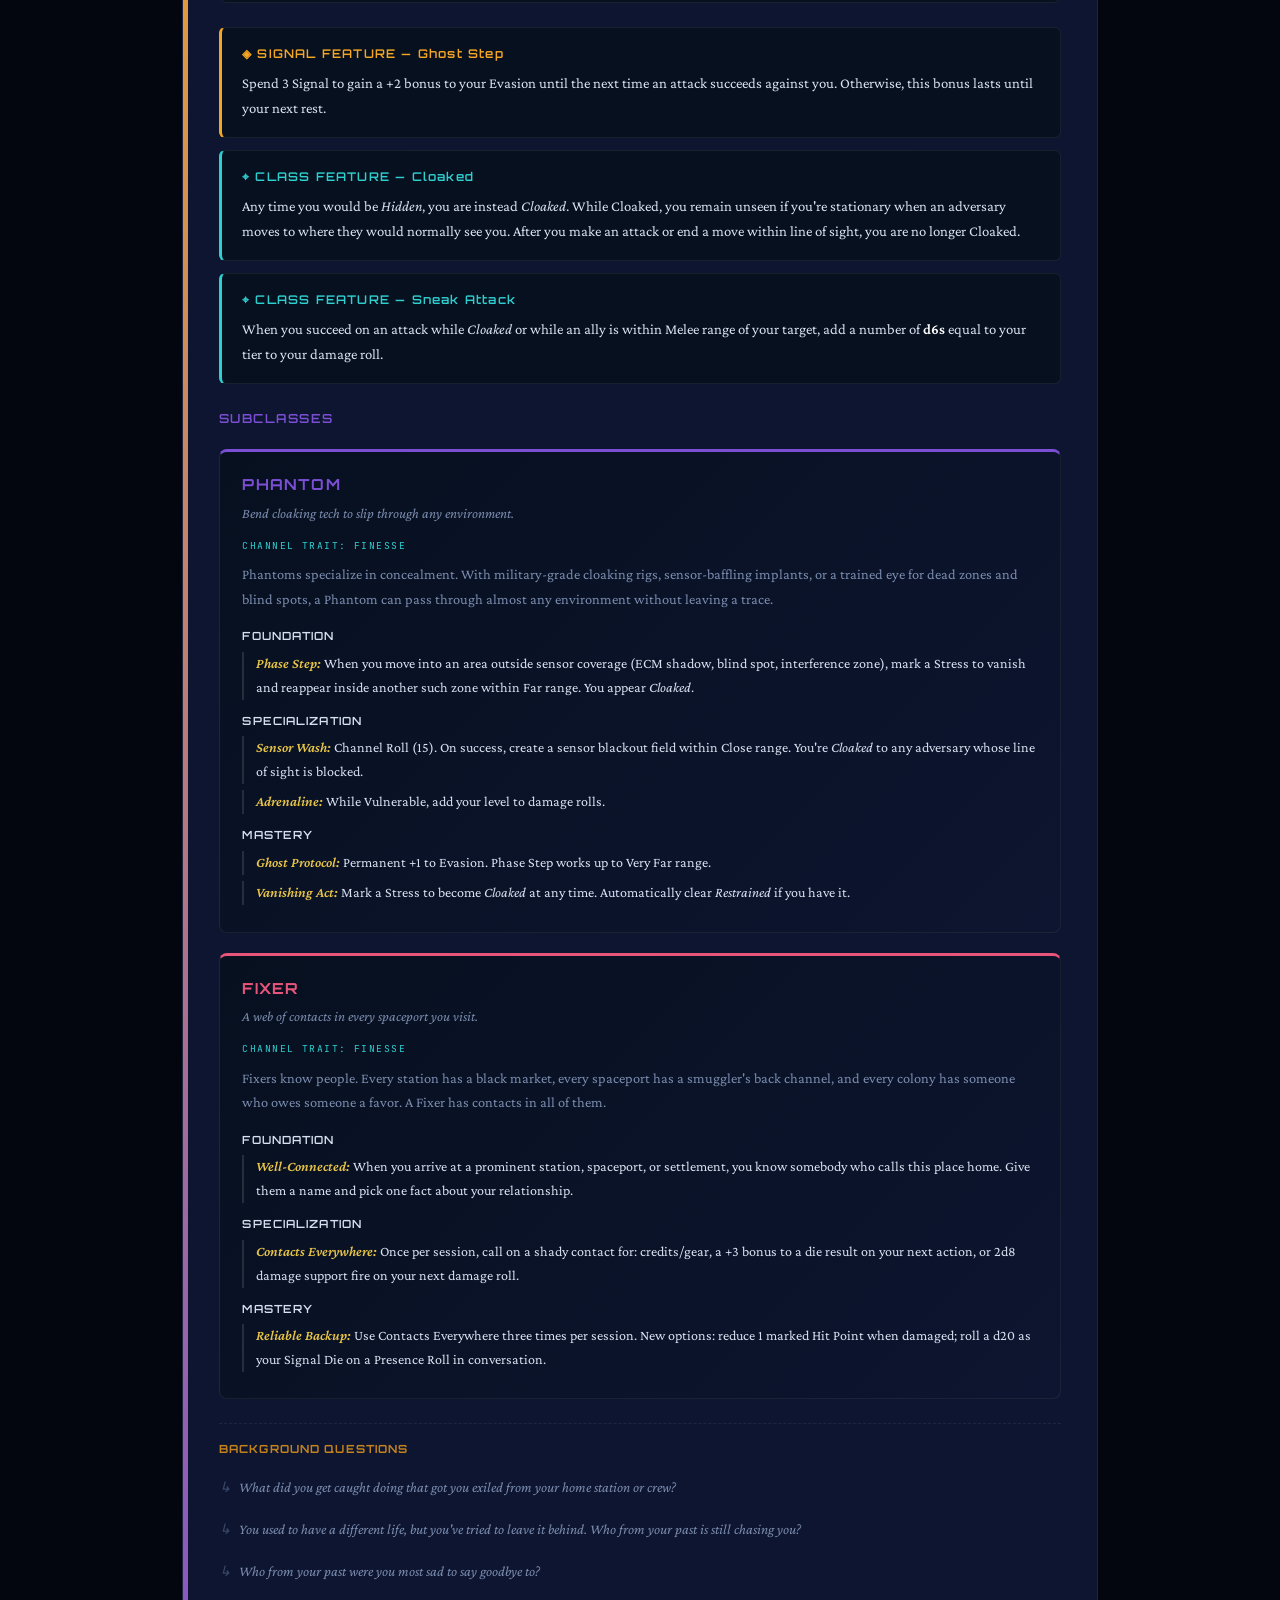
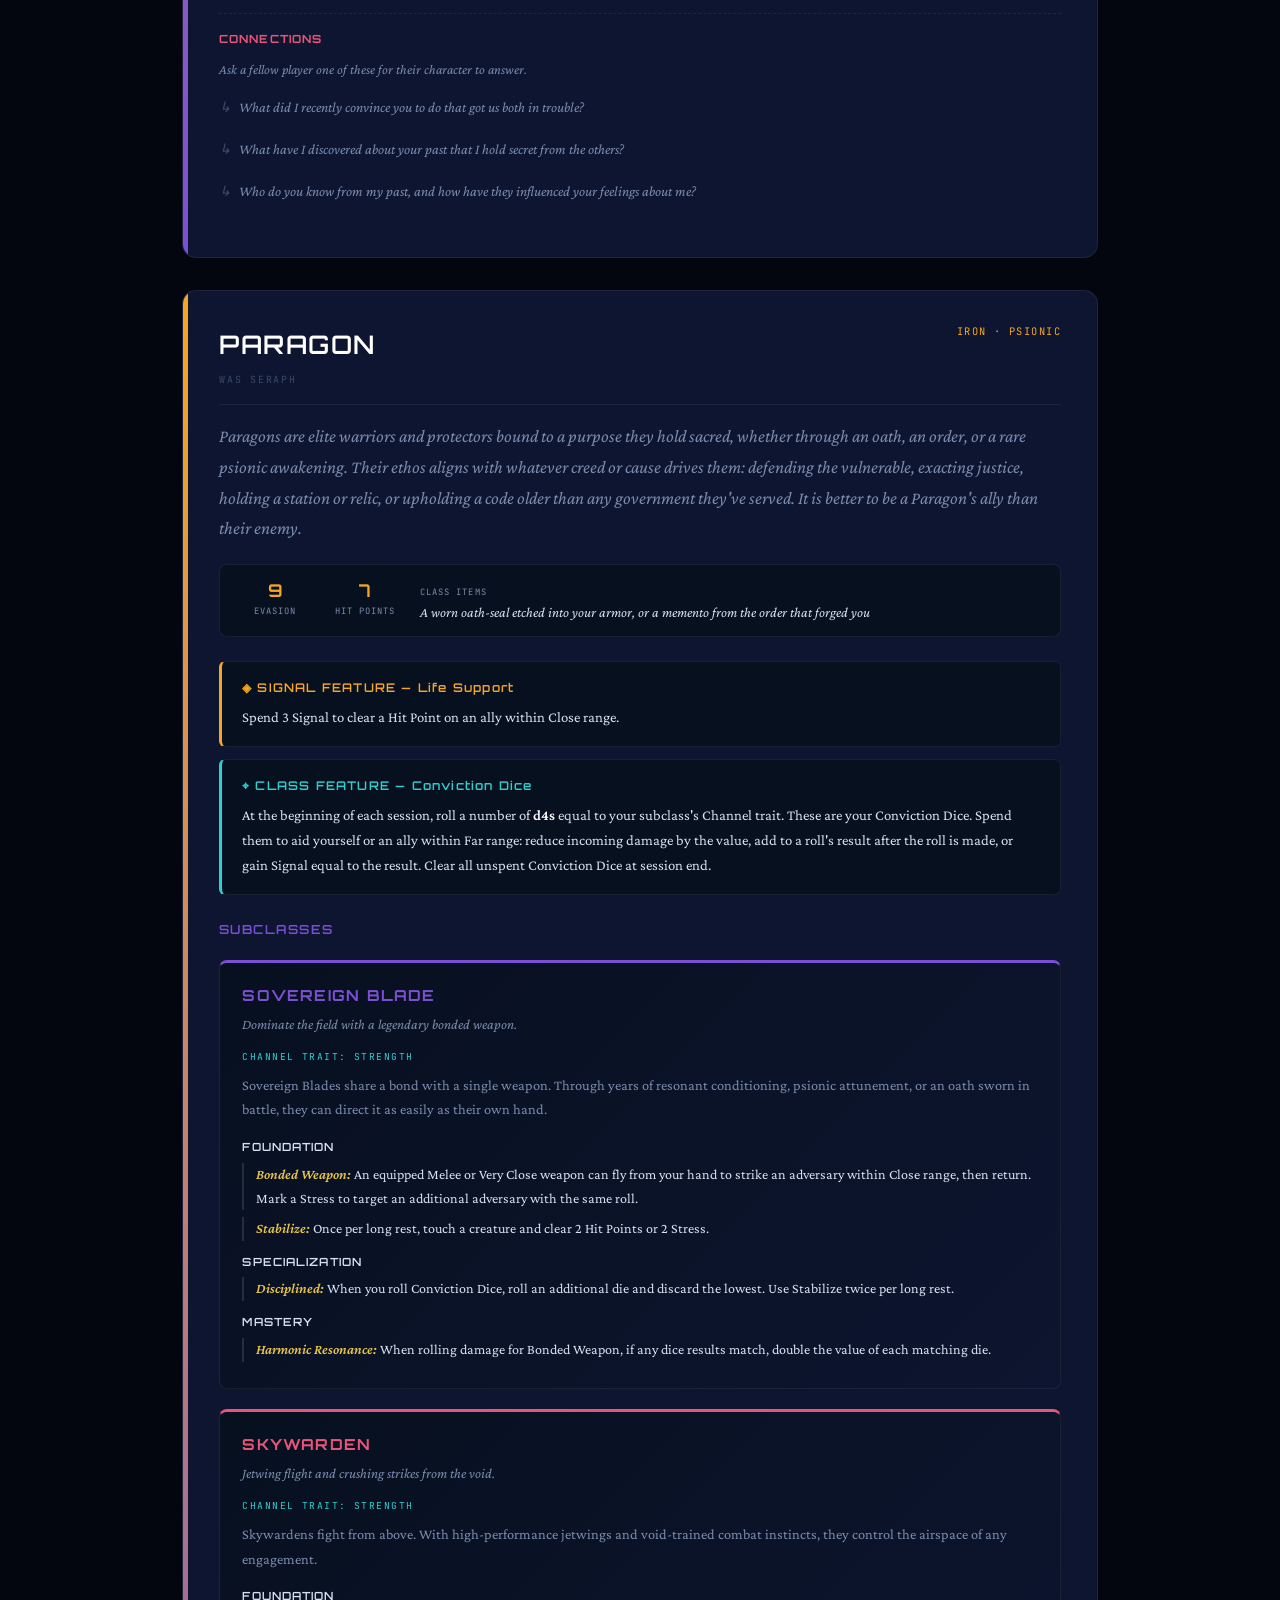
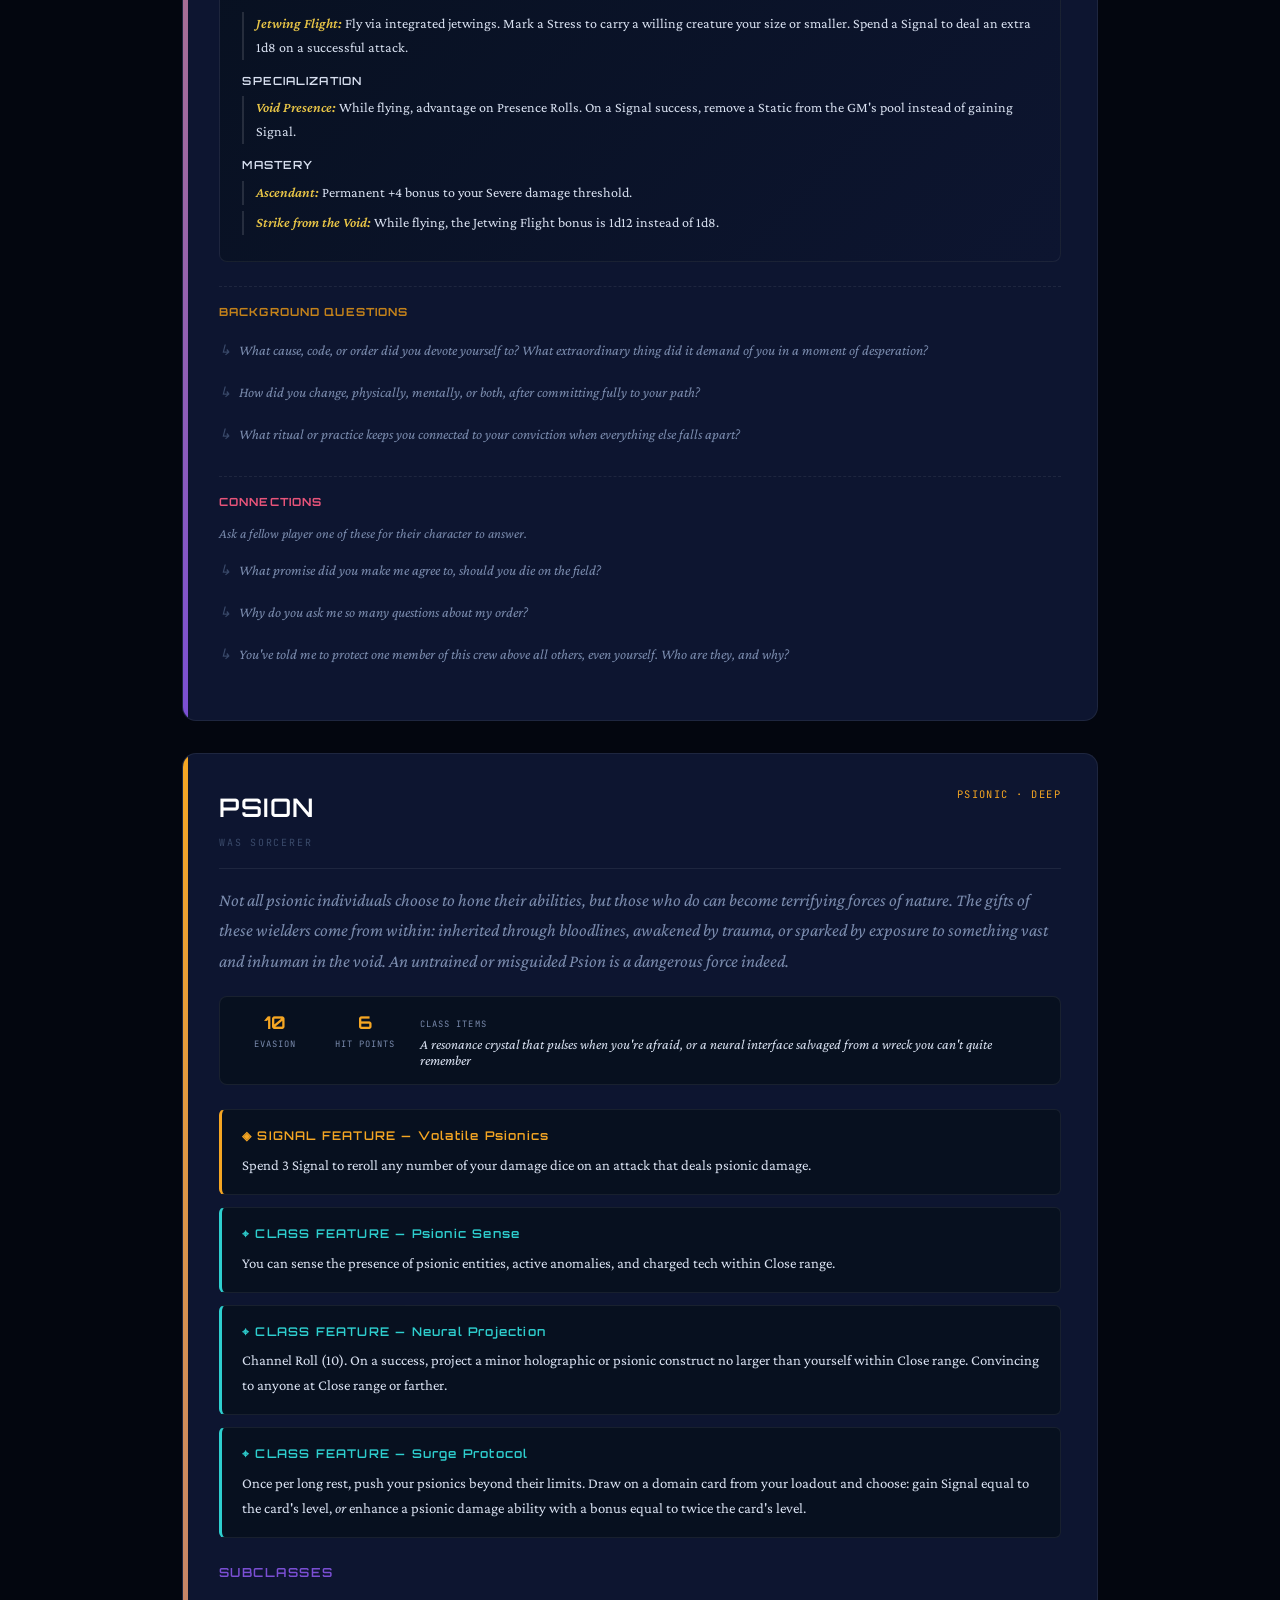
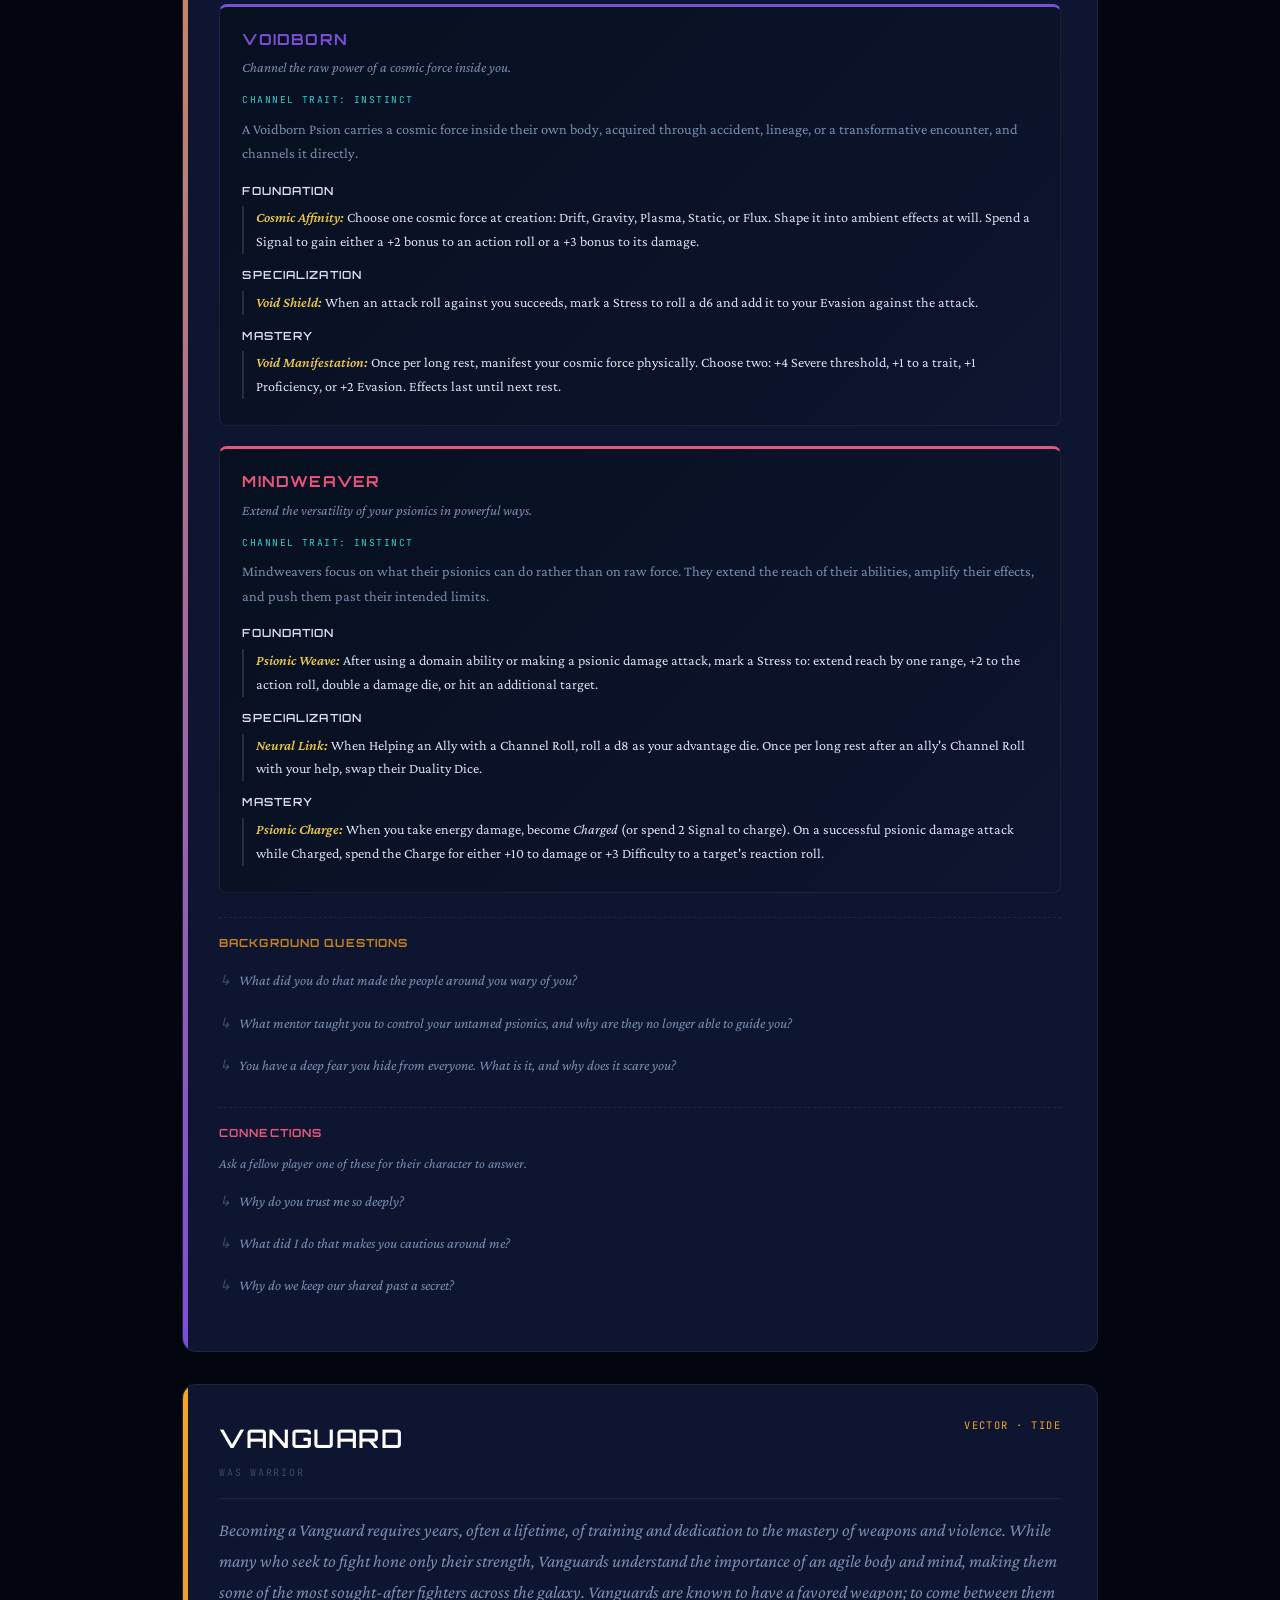
==== commit b05f6678: "Fix SRD regressions, rebalance ship combat and the Ace, plain-prose pass Cards (checked against the " ====
--- a/classes.html
+++ b/classes.html
@@ -31,8 +31,8 @@
   <h1>CLASSES</h1>
   <div class="sub">Ten Paths Across the Void</div>
   <p class="desc">
-    Your class is who you are at the heart of the crew &mdash; the role you take when things go wrong, the
-    skills you fall back on when the void presses in. Pick one of the ten, then choose between its two subclasses.
+    Your class is your character's role in the crew: the skills they rely on and the part they play when things go
+    wrong. Choose one of the ten classes, then choose one of its two subclasses.
   </p>
 </header>
 
@@ -74,11 +74,7 @@
       <div class="domains-tag">TIDE · SABLE</div>
     </div>
     <p class="class-flavor">
-      Heralds are the most magnetic people in all the galaxy &mdash; masters of captivation who specialize in
-      sonic broadcast, live amplification, propaganda craft, or cutting wit. Whether performing for a packed
-      station concourse or speaking one-on-one in the dim corner of a dive bar, Heralds thrive in social
-      situations. They may be the most likely class to hold a fractured crew together, but a Herald with
-      a grudge can just as easily burn it all down.
+      Heralds are the most magnetic people in the galaxy. They are masters of captivation who specialize in sonic broadcast, live amplification, propaganda, or sharp wit. Whether performing for a crowded station concourse or talking with one person in a quiet bar, Heralds thrive in social situations. A Herald is often the one who holds a fractured crew together, and a Herald with a grudge can just as easily drive it apart.
     </p>
 
     <div class="class-statline">
@@ -86,18 +82,18 @@
       <div class="statbox"><div class="val">5</div><div class="key">Hit Points</div></div>
       <div class="statbox items">
         <div class="key" style="margin-bottom:0.3rem">Class Items</div>
-        <div class="val">A love letter in an encrypted data chip, or a holoprint of someone you left behind &mdash; faded at the edges</div>
+        <div class="val">A love letter in an encrypted data chip, or a faded holoprint of someone you left behind</div>
       </div>
     </div>
 
     <div class="feature-block signal-feature">
       <div class="feature-title">◈ SIGNAL FEATURE — Command the Room</div>
-      <p>Spend 3 Signal to temporarily <em>Distract</em> a target within Close range, giving them a −2 penalty to their Difficulty. You don't need to raise your voice. Sometimes all it takes is the right look.</p>
+      <p>Spend 3 Signal to temporarily <em>Distract</em> a target within Close range, giving them a −2 penalty to their Difficulty.</p>
     </div>
 
     <div class="feature-block class-feature">
       <div class="feature-title">⌖ CLASS FEATURE — Rally</div>
-      <p>Once per session, describe how you rally the crew &mdash; a fired-up transmission over comms, a speech in the cargo bay, a single defiant look across the flight deck &mdash; and give yourself and each ally a <strong>Rally Die</strong>. At level 1, your Rally Die is a <strong>d6</strong>. A PC can spend their Rally Die to roll it and add the result to an action roll, reaction roll, or damage roll, or to clear Stress equal to the result. Clear all unspent Rally Dice at the end of each session.</p>
+      <p>Once per session, describe how you rally the crew (a transmission over comms, a speech in the cargo bay, or a defiant look across the flight deck) and give yourself and each ally a <strong>Rally Die</strong>. At level 1, your Rally Die is a <strong>d6</strong>. A PC can spend their Rally Die to roll it and add the result to an action roll, reaction roll, or damage roll, or to clear Stress equal to the result. Clear all unspent Rally Dice at the end of each session.</p>
       <p>At level 5, your Rally Die increases to a <strong>d8</strong>.</p>
     </div>
 
@@ -108,9 +104,7 @@
       <div class="subclass-tag">Weaponize sonic frequencies to rally your crew.</div>
       <div class="channel">Channel Trait: Presence</div>
       <p style="font-size:0.9rem;color:var(--text-dim)">
-        Resonants treat sound as a weapon, a balm, and a tool in equal measure. Through calibrated sonic emitters,
-        resonance rigs, or sheer trained vocal range, you manipulate the emotional and physical state of everyone
-        around you.
+        Resonants use sound to affect the people around them. With calibrated sonic emitters, resonance rigs, or a trained voice, they can steady an ally's nerves or unsettle an enemy.
       </p>
       <h5>Foundation</h5>
       <div class="feat"><em class="feat-name">Signal Artist:</em> Activate each frequency once per long rest. <strong>Harmonic Frequency:</strong> You and all allies within Close range clear a Hit Point. <strong>Dissonance Pulse:</strong> Make a target within Close range temporarily <em>Vulnerable</em>. <strong>War Cry Broadcast:</strong> You and all allies within Close range gain a Signal.</div>
@@ -125,9 +119,7 @@
       <div class="subclass-tag">Use sharp rhetoric to bend any crowd to your will.</div>
       <div class="channel">Channel Trait: Presence</div>
       <p style="font-size:0.9rem;color:var(--text-dim)">
-        Silvertongues are architects of persuasion. Where a Resonant moves people through sound, a Silvertongue
-        moves them through words &mdash; speeches that land like detonations, provocations that cut precisely where
-        they need to.
+        Silvertongues persuade with words rather than sound. Their speeches move crowds, and their provocations find exactly where a target is vulnerable.
       </p>
       <h5>Foundation</h5>
       <div class="feat"><em class="feat-name">Rallying Address:</em> Once per long rest, deliver a rallying address. All allies within Far range clear 2 Stress.</div>
@@ -142,7 +134,7 @@
       <h5>Background Questions</h5>
       <ul>
         <li>Who from your crew or community taught you to have such confidence in yourself?</li>
-        <li>You believed in something &mdash; or someone &mdash; completely once. What happened to that belief?</li>
+        <li>You once believed completely in something or someone. What happened to that belief?</li>
         <li>You've always looked up to another Herald. Who are they, and why do you measure yourself against them?</li>
       </ul>
     </div>
@@ -169,10 +161,7 @@
       <div class="domains-tag">DEEP · CIPHER</div>
     </div>
     <p class="class-flavor">
-      Becoming a Symbiote is a calling for those who wish to study and commune with the living cosmos.
-      One might underestimate a quiet Symbiote who practices the careful work of cultivating xeno-ecosystems,
-      but those who channel the raw forces of the void are terrifying to behold. Through years of study and
-      deep biological fusion, Symbiotes can shift into xeno-forms and reshape the very matter of the cosmos.
+      Becoming a Symbiote is a calling for those who wish to study and commune with the living cosmos. A quiet Symbiote tending a xeno-ecosystem is easy to underestimate, but one who channels the raw forces of the void is formidable. Through years of study and biological fusion, Symbiotes learn to take on xenoforms and reshape living matter.
     </p>
 
     <div class="class-statline">
@@ -197,7 +186,7 @@
 
     <div class="feature-block class-feature">
       <div class="feature-title">⌖ CLASS FEATURE — Xeno-Sense</div>
-      <p>You can perform harmless, subtle effects involving biological or void phenomena &mdash; causing a bioluminescent bloom to pulse, summoning a faint static charge, accelerating the growth of local flora &mdash; at will.</p>
+      <p>You can perform harmless, subtle effects involving biological or void phenomena at will, such as making a bioluminescent bloom pulse, summoning a faint static charge, or speeding the growth of local plants.</p>
     </div>
 
     <h4 style="color:var(--static);margin:1.5rem 0 0.5rem;font-size:0.78rem;letter-spacing:0.12em">SUBCLASSES</h4>
@@ -207,8 +196,7 @@
       <div class="subclass-tag">Embody the raw elements of the cosmos.</div>
       <div class="channel">Channel Trait: Instinct</div>
       <p style="font-size:0.9rem;color:var(--text-dim)">
-        Voidshapers treat the fundamental forces of the universe as extensions of their own body. Through deep
-        biological attunement, they channel Plasma, Gravity, Flux, or Drift &mdash; each reshaping the battlefield.
+        Voidshapers draw fundamental forces through their own bodies. They channel one of four (Plasma, Gravity, Flux, or Drift), and each changes the battlefield in a different way.
       </p>
       <h5>Foundation</h5>
       <div class="feat"><em class="feat-name">Void Channeling:</em> Mark a Stress to <em>Channel</em> one of: <strong>Plasma</strong> (adversary within Melee dealing damage to you takes 1d10 energy back), <strong>Gravity</strong> (+Proficiency to damage thresholds), <strong>Flux</strong> (when you damage an adversary, others within Very Close mark Stress), or <strong>Drift</strong> (hover, advantage on Agility).</div>
@@ -223,9 +211,7 @@
       <div class="subclass-tag">Use advanced biotech to heal your crew.</div>
       <div class="channel">Channel Trait: Instinct</div>
       <p style="font-size:0.9rem;color:var(--text-dim)">
-        Lifeweavers are the surgeons of the living cosmos. Through nanite arrays, symbiotic biotech grafts, or
-        deep cellular attunement, they sustain the people around them &mdash; patching wounds, clearing toxins,
-        and keeping crews alive in conditions that should be fatal.
+        Lifeweavers are healers. Using nanite arrays, symbiotic grafts, or cellular attunement, they close wounds, clear toxins, and keep their crew alive in conditions that should be fatal.
       </p>
       <h5>Foundation</h5>
       <div class="feat"><em class="feat-name">Biome Sanctuary:</em> Once per long rest, generate a field of biological calm within Close range. When you rest in the field for a few minutes, clear Stress equal to your Instinct, distributed between you and allies.</div>
@@ -300,9 +286,7 @@
       <div class="subclass-name">BULWARK</div>
       <div class="subclass-tag">Soak plasma fire and keep your crew standing.</div>
       <p style="font-size:0.9rem;color:var(--text-dim)">
-        Bulwarks are the wall between their crew and everything trying to kill them. Through combat hardening,
-        advanced armor use, or sheer stubborn refusal to go down, they absorb punishment that would flatten
-        anyone else and keep coming forward.
+        Bulwarks stand between their crew and whatever is trying to kill them. Through combat training, heavy armor, or plain stubbornness, they absorb punishment that would drop anyone else and keep advancing.
       </p>
       <h5>Foundation</h5>
       <div class="feat"><em class="feat-name">Unwavering:</em> Permanent +1 bonus to your damage thresholds.</div>
@@ -319,9 +303,7 @@
       <div class="subclass-name">RECKONER</div>
       <div class="subclass-tag">Strike down anyone who harms you or your crew.</div>
       <p style="font-size:0.9rem;color:var(--text-dim)">
-        Reckoners don't just endure &mdash; they respond. Every hit their crew takes is a debt, and Reckoners
-        are very good at collecting. Through cold tactical focus or barely-contained fury, they track every
-        slight, every injury, and they make it count.
+        Reckoners answer every injury done to their crew. Whether driven by cold tactical focus or barely contained fury, they keep track of each wound and make the attacker pay for it.
       </p>
       <h5>Foundation</h5>
       <div class="feat"><em class="feat-name">At Ease:</em> Gain an additional Stress slot.</div>
@@ -364,8 +346,7 @@
     </div>
     <p class="class-flavor">
       Hunters are highly skilled trackers who, despite their martial abilities, rarely lend their skills to a
-      standing army. Through mastery of the body and a deep understanding of the void and its creatures, Hunters
-      become sly tacticians &mdash; pursuing their quarry with cunning and patience across planets, stations, and
+      standing army. Through mastery of the body and a deep understanding of the void and its creatures, Hunters become sly tacticians, pursuing their quarry with cunning and patience across planets, stations, and
       the dark between stars. Many track and fight alongside a xeno-companion.
     </p>
 
@@ -395,9 +376,7 @@
       <div class="subclass-tag">Forge a deep bond with a xeno-companion.</div>
       <div class="channel">Channel Trait: Agility</div>
       <p style="font-size:0.9rem;color:var(--text-dim)">
-        Beastbound Hunters travel the stars with a bonded xeno-creature at their side &mdash; not a pet, not a
-        tool, but a partner. Through years of shared danger, mutual trust, and the kind of wordless
-        communication that only comes from surviving together, a Beastbound and their companion move as one.
+        Beastbound Hunters travel with a bonded xeno-creature that is a partner rather than a pet. Years of shared danger and trust let a Beastbound and their companion act as one.
       </p>
       <h5>Foundation</h5>
       <div class="feat"><em class="feat-name">Companion:</em> You have a xeno-companion at your side. Take the Hunter Companion sheet. Choose a companion level-up option when you level up. <a href="companions.html#companion" style="color:var(--accent-teal);font-family:'JetBrains Mono',monospace;font-size:0.7rem;letter-spacing:0.08em;text-transform:uppercase;display:inline-block;margin-top:0.3rem">▸ Companion sheet &amp; level-up options →</a></div>
@@ -414,10 +393,7 @@
       <div class="subclass-tag">Hunt your mark across the stars with deadly precision.</div>
       <div class="channel">Channel Trait: Agility</div>
       <p style="font-size:0.9rem;color:var(--text-dim)">
-        Trailblazers are relentless. Once they've picked up a trail &mdash; a ship's ion signature, a smuggler's
-        alias, a wanted face on a dozen bounty boards &mdash; they don't stop. They know the fastest route through
-        a debris field, the cheapest bribe at a checkpoint, and exactly which fault line to hit when they finally
-        close the distance.
+        Trailblazers are relentless. Once they pick up a trail, whether a ship's ion signature, a smuggler's alias, or a face on a bounty board, they follow it to the end. They know the fastest route through a debris field, the cheapest bribe at a checkpoint, and where to strike when they finally close the distance.
       </p>
       <h5>Foundation</h5>
       <div class="feat"><em class="feat-name">Ruthless Predator:</em> Mark a Stress to gain +1 Proficiency on a damage roll. When you deal Severe damage, the adversary marks a Stress.</div>
@@ -461,8 +437,7 @@
     <p class="class-flavor">
       Operatives are scoundrels, often in both attitude and practice. Broadly known as liars and thieves, the best
       among them move through the galaxy anonymously. Utilizing sharp wits and blades, Operatives trick foes through
-      social manipulation as easily as bypassing a security lock or threading through a ventilation shaft. There's
-      honor among thieves &mdash; for those who know where to look.
+      social manipulation as easily as bypassing a security lock or threading through a ventilation shaft. There's honor among thieves, for those who know where to look.
     </p>
 
     <div class="class-statline">
@@ -496,9 +471,7 @@
       <div class="subclass-tag">Bend cloaking tech to slip through any environment.</div>
       <div class="channel">Channel Trait: Finesse</div>
       <p style="font-size:0.9rem;color:var(--text-dim)">
-        Phantoms treat concealment as infrastructure &mdash; something to move through, exploit, and weaponize.
-        Through military-grade cloaking rigs, sensor-baffling implants, or sheer trained instinct for dead zones
-        and blind spots, a Phantom can slip through any environment without leaving a trace.
+        Phantoms specialize in concealment. With military-grade cloaking rigs, sensor-baffling implants, or a trained eye for dead zones and blind spots, a Phantom can pass through almost any environment without leaving a trace.
       </p>
       <h5>Foundation</h5>
       <div class="feat"><em class="feat-name">Phase Step:</em> When you move into an area outside sensor coverage (ECM shadow, blind spot, interference zone), mark a Stress to vanish and reappear inside another such zone within Far range. You appear <em>Cloaked</em>.</div>
@@ -515,9 +488,7 @@
       <div class="subclass-tag">A web of contacts in every spaceport you visit.</div>
       <div class="channel">Channel Trait: Finesse</div>
       <p style="font-size:0.9rem;color:var(--text-dim)">
-        Fixers are the people who know people. Every station has a black market, every spaceport has a smuggler's
-        back channel, every colony has someone who owes someone else a favor &mdash; and a Fixer has a name for
-        all of them.
+        Fixers know people. Every station has a black market, every spaceport has a smuggler's back channel, and every colony has someone who owes someone a favor. A Fixer has contacts in all of them.
       </p>
       <h5>Foundation</h5>
       <div class="feat"><em class="feat-name">Well-Connected:</em> When you arrive at a prominent station, spaceport, or settlement, you know somebody who calls this place home. Give them a name and pick one fact about your relationship.</div>
@@ -558,8 +529,7 @@
       <div class="domains-tag">IRON · PSIONIC</div>
     </div>
     <p class="class-flavor">
-      Paragons are elite warriors and protectors imbued with sacred purpose &mdash; not by gods, but by oath, order,
-      or the rare psionic awakening that marks a soul as something more. Their ethos aligns with whatever creed or
+      Paragons are elite warriors and protectors bound to a purpose they hold sacred, whether through an oath, an order, or a rare psionic awakening. Their ethos aligns with whatever creed or
       cause drives them: defending the vulnerable, exacting justice, holding a station or relic, or upholding a
       code older than any government they've served. It is better to be a Paragon's ally than their enemy.
     </p>
@@ -590,9 +560,7 @@
       <div class="subclass-tag">Dominate the field with a legendary bonded weapon.</div>
       <div class="channel">Channel Trait: Strength</div>
       <p style="font-size:0.9rem;color:var(--text-dim)">
-        Sovereign Blades are bonded to their weapon in a way that transcends the physical. Through years of
-        resonant conditioning, psionic attunement, or a sacred oath sealed in battle, a Sovereign Blade and
-        their weapon move as one.
+        Sovereign Blades share a bond with a single weapon. Through years of resonant conditioning, psionic attunement, or an oath sworn in battle, they can direct it as easily as their own hand.
       </p>
       <h5>Foundation</h5>
       <div class="feat"><em class="feat-name">Bonded Weapon:</em> An equipped Melee or Very Close weapon can fly from your hand to strike an adversary within Close range, then return. Mark a Stress to target an additional adversary with the same roll.</div>
@@ -608,9 +576,7 @@
       <div class="subclass-tag">Jetwing flight and crushing strikes from the void.</div>
       <div class="channel">Channel Trait: Strength</div>
       <p style="font-size:0.9rem;color:var(--text-dim)">
-        Skywardens fight from above. Through high-performance jetwing systems, void-trained combat instincts,
-        and a physical presence that reads as deeply, unsettlingly other, they dominate the aerial dimension of
-        any engagement.
+        Skywardens fight from above. With high-performance jetwings and void-trained combat instincts, they control the airspace of any engagement.
       </p>
       <h5>Foundation</h5>
       <div class="feat"><em class="feat-name">Jetwing Flight:</em> Fly via integrated jetwings. Mark a Stress to carry a willing creature your size or smaller. Spend a Signal to deal an extra 1d8 on a successful attack.</div>
@@ -625,7 +591,7 @@
       <h5>Background Questions</h5>
       <ul>
         <li>What cause, code, or order did you devote yourself to? What extraordinary thing did it demand of you in a moment of desperation?</li>
-        <li>How did you change &mdash; physically, mentally, or both &mdash; after committing fully to your path?</li>
+        <li>How did you change, physically, mentally, or both, after committing fully to your path?</li>
         <li>What ritual or practice keeps you connected to your conviction when everything else falls apart?</li>
       </ul>
     </div>
@@ -653,8 +619,7 @@
     </div>
     <p class="class-flavor">
       Not all psionic individuals choose to hone their abilities, but those who do can become terrifying forces of
-      nature. The gifts of these wielders emerge from within &mdash; passing down bloodlines, awakening through trauma,
-      or sparked by exposure to something vast and inhuman out in the void. An untrained or misguided Psion is a
+      nature. The gifts of these wielders come from within: inherited through bloodlines, awakened by trauma, or sparked by exposure to something vast and inhuman in the void. An untrained or misguided Psion is a
       dangerous force indeed.
     </p>
 
@@ -694,9 +659,7 @@
       <div class="subclass-tag">Channel the raw power of a cosmic force inside you.</div>
       <div class="channel">Channel Trait: Instinct</div>
       <p style="font-size:0.9rem;color:var(--text-dim)">
-        Voidborn Psions don't just wield the forces of the cosmos &mdash; they <em>are</em> those forces, poorly
-        contained in flesh. Through accident, lineage, or a transformative encounter, a Voidborn carries a specific
-        cosmic energy inside them.
+        A Voidborn Psion carries a cosmic force inside their own body, acquired through accident, lineage, or a transformative encounter, and channels it directly.
       </p>
       <h5>Foundation</h5>
       <div class="feat"><em class="feat-name">Cosmic Affinity:</em> Choose one cosmic force at creation: Drift, Gravity, Plasma, Static, or Flux. Shape it into ambient effects at will. Spend a Signal to gain either a +2 bonus to an action roll or a +3 bonus to its damage.</div>
@@ -711,9 +674,7 @@
       <div class="subclass-tag">Extend the versatility of your psionics in powerful ways.</div>
       <div class="channel">Channel Trait: Instinct</div>
       <p style="font-size:0.9rem;color:var(--text-dim)">
-        Mindweavers are architects of possibility. Where other Psions channel raw force, a Mindweaver bends the
-        rules of what their psionics can <em>do</em> &mdash; extending reach, amplifying effect, turning a single
-        ability into something that hits harder, farther, or stranger than it was ever designed to.
+        Mindweavers focus on what their psionics can do rather than on raw force. They extend the reach of their abilities, amplify their effects, and push them past their intended limits.
       </p>
       <h5>Foundation</h5>
       <div class="feat"><em class="feat-name">Psionic Weave:</em> After using a domain ability or making a psionic damage attack, mark a Stress to: extend reach by one range, +2 to the action roll, double a damage die, or hit an additional target.</div>
@@ -754,7 +715,7 @@
       <div class="domains-tag">VECTOR · TIDE</div>
     </div>
     <p class="class-flavor">
-      Becoming a Vanguard requires years &mdash; often a lifetime &mdash; of training and dedication to the mastery
+      Becoming a Vanguard requires years, often a lifetime, of training and dedication to the mastery
       of weapons and violence. While many who seek to fight hone only their strength, Vanguards understand the
       importance of an agile body and mind, making them some of the most sought-after fighters across the galaxy.
       Vanguards are known to have a favored weapon; to come between them and it would be a grievous mistake.
@@ -790,9 +751,7 @@
       <div class="subclass-name">CRY OF THE BRAVE</div>
       <div class="subclass-tag">Feed off the might of your enemies to fuel your own.</div>
       <p style="font-size:0.9rem;color:var(--text-dim)">
-        Some fighters crumble under pressure. Vanguards who walk the Cry of the Brave sharpen against it. The worse
-        the odds, the louder the signal &mdash; and they answer. Their crew doesn't just follow them into the breach.
-        They believe they'll come out the other side.
+        Vanguards who follow the Cry of the Brave grow stronger under pressure. The worse the odds, the harder they push, and their crew follows them into the breach expecting to come out the other side.
       </p>
       <h5>Foundation</h5>
       <div class="feat"><em class="feat-name">Courage:</em> When you fail a roll with Static, you gain a Signal.</div>
@@ -807,8 +766,7 @@
       <div class="subclass-name">CRY OF THE SLAYER</div>
       <div class="subclass-tag">Strike down adversaries with overwhelming force.</div>
       <p style="font-size:0.9rem;color:var(--text-dim)">
-        Cry of the Slayer Vanguards are engines of attrition. They build momentum the way a ship builds velocity
-        &mdash; patient, deliberate, and almost impossible to stop once they're moving.
+        Cry of the Slayer Vanguards win through attrition. They build momentum steadily over the course of a fight and are very hard to stop once they have it.
       </p>
       <h5>Foundation</h5>
       <div class="feat"><em class="feat-name">Slayer:</em> On a Signal roll, place a d6 on this card instead of gaining Signal. Store up to Proficiency Slayer Dice. Spend any number on an attack or damage roll. Clear unspent dice at session end (gain a Signal per die cleared).</div>
@@ -851,8 +809,7 @@
     <p class="class-flavor">
       Technomancers acquire and hone immense technical power over years of learning using data archives, experimental
       hardware, proprietary software, and salvaged schematics. Some dedicate their lives to mastering a single
-      discipline; others learn from a wide variety of fields. Many become indispensable figures aboard ships and
-      stations &mdash; advising commanders, architecting systems, running electronic warfare, and weaponizing code.
+      discipline; others learn from a wide variety of fields. Many become indispensable aboard ships and stations, where they advise commanders, design systems, run electronic warfare, and write offensive code.
     </p>
 
     <div class="class-statline">
@@ -871,7 +828,7 @@
 
     <div class="feature-block class-feature">
       <div class="feature-title">⌖ CLASS FEATURE — Technomancy</div>
-      <p>You can perform harmless, subtle effects involving technology at will &mdash; altering a display's readout, generating a soft sound or light, remotely activating a small device, projecting a minor hologram, or restoring basic function to a damaged piece of gear.</p>
+      <p>You can perform harmless, subtle effects involving technology at will, such as altering a display's readout, generating a soft sound or light, remotely activating a small device, projecting a minor hologram, or restoring basic function to a damaged piece of gear.</p>
     </div>
 
     <div class="feature-block class-feature">
@@ -905,9 +862,7 @@
       <div class="subclass-tag">Weaponize trained code and tech for violence.</div>
       <div class="channel">Channel Trait: Knowledge</div>
       <p style="font-size:0.9rem;color:var(--text-dim)">
-        Wartech Technomancers are a particular kind of dangerous: they took everything scholars use to understand
-        systems and pointed it directly at the problem of hurting people. Through combat protocols, weaponized code,
-        kinetic barriers, and a cultivated habit of thriving in chaos.
+        Wartech Technomancers apply the methods scholars use to understand systems to combat instead. They rely on combat protocols, weaponized code, and kinetic barriers, and they work best in chaos.
       </p>
       <h5>Foundation</h5>
       <div class="feat"><em class="feat-name">Combat Protocol:</em> Gain an additional Hit Point slot.</div>
@@ -951,10 +906,7 @@
       <div class="domains-tag">VECTOR · GRID</div>
     </div>
     <p class="class-flavor">
-      Aces are pilots who never really stopped flying, even when they're on foot. Trained at orbital combat academies,
-      fleet flight schools, or simply born with the rare instinct that lets a person read a debris field at a glance,
-      they treat every space as a vector problem and every adversary as a trajectory to be solved. Many maintain a
-      personal drone wing. By the time you've decided to fire, they're somewhere else.
+      Aces are pilots first, even on foot. Trained at orbital combat academies or fleet flight schools, or born with an instinct for reading a debris field at a glance, they treat every fight as a problem of positions and trajectories. Many keep a personal drone wing.
     </p>
 
     <div class="class-statline">
@@ -968,23 +920,23 @@
 
     <div class="feature-block signal-feature">
       <div class="feature-title">◈ SIGNAL FEATURE — Read the Shot</div>
-      <p>Spend 3 Signal when an attack is made against you. Force the attacker to reroll the attack roll. You weren't where they aimed.</p>
+      <p>Spend 3 Signal when an attack is made against you. Force the attacker to reroll the attack roll.</p>
     </div>
 
     <div class="feature-block class-feature">
       <div class="feature-title">⌖ CLASS FEATURE — Slipstream</div>
-      <p>You don't fight where they expect. When you take an action, you can move up to Very Close range as part of that action without rolling, ignoring rough terrain. When you move at least Very Close range on your turn before making an attack, that attack roll gains advantage.</p>
+      <p>When you take an action, you can also move up to Very Close range without rolling, ignoring rough terrain. If you move at least Very Close range this way before making an attack, you can mark a Stress to gain advantage on that attack roll.</p>
     </div>
 
     <div class="feature-block class-feature">
       <div class="feature-title">⌖ CLASS FEATURE — Recon Drone</div>
-      <p>You have a personal recon drone deployed within Close range. As a <strong>free action once per turn</strong>, command your drone to:</p>
+      <p>You have a personal recon drone deployed within Close range. <strong>Once each time you take an action</strong>, you can also give your drone one command:</p>
       <ul style="margin-top:0.5rem;font-size:0.9rem">
         <li><strong>Scout:</strong> Ask the GM one question about an area or creature within Close range of the drone.</li>
-        <li><strong>Tag:</strong> Mark a target within Close range of the drone. You and allies gain +1 attack rolls against it until destroyed or another is tagged.</li>
-        <li><strong>Jam:</strong> Until your next turn, adversaries within Close range of the drone have disadvantage on reaction rolls.</li>
-      </ul>
-      <p style="margin-top:0.5rem">If your drone takes any damage, it's destroyed. Rebuild during a short or long rest.</p>
+        <li><strong>Tag:</strong> Mark a target within Close range of the drone. You and your allies gain a +1 bonus to attack rolls against it until it is defeated or you tag another target.</li>
+        <li><strong>Jam:</strong> Until your next action, adversaries within Close range of the drone have disadvantage on reaction rolls.</li>
+      </ul>
+      <p style="margin-top:0.5rem">If your drone takes any damage, it's destroyed. You can rebuild it during a short or long rest.</p>
     </div>
 
     <h4 style="color:var(--static);margin:1.5rem 0 0.5rem;font-size:0.78rem;letter-spacing:0.12em">SUBCLASSES</h4>
@@ -994,16 +946,15 @@
       <div class="subclass-tag">Fly on instinct and never be where they aimed.</div>
       <div class="channel">Channel Trait: Instinct</div>
       <p style="font-size:0.9rem;color:var(--text-dim)">
-        Trajectory Aces flew before they understood physics. They read combat the way they read a debris field
-        &mdash; every adversary a vector, every shot a calculation that resolved before the trigger pulled.
+        Trajectory Aces learned to fly before they learned the physics behind it. They read a fight the way they read a debris field, tracking each adversary's line of movement before it fires.
       </p>
       <h5>Foundation</h5>
       <div class="feat"><em class="feat-name">Precognitive Reflex:</em> When you would take Severe damage, mark a Stress to reduce it to Major instead.</div>
       <div class="feat"><em class="feat-name">Vector Sight:</em> Once per long rest, when you arrive in a new scene, ask the GM one question about spatial layout, escape routes, or likely movement patterns.</div>
       <h5>Specialization</h5>
-      <div class="feat"><em class="feat-name">Flow State:</em> When you move at least Close range with Slipstream, you also gain advantage on your next reaction roll this round.</div>
-      <h5>Mastery</h5>
-      <div class="feat"><em class="feat-name">Untouchable:</em> When an attack roll against you would succeed with Static, mark a Stress to make it miss instead. Your Read the Shot Signal Feature costs 2 Signal instead of 3.</div>
+      <div class="feat"><em class="feat-name">Flow State:</em> When you move with Slipstream, you also gain advantage on the next reaction roll you make before your next action.</div>
+      <h5>Mastery</h5>
+      <div class="feat"><em class="feat-name">Untouchable:</em> Once per rest, when an attack roll against you succeeds, you can mark 2 Stress to make it fail instead. Your Read the Shot Signal Feature costs 2 Signal instead of 3.</div>
     </div>
 
     <div class="subclass-block alt">
@@ -1011,9 +962,7 @@
       <div class="subclass-tag">A wing of drones and the electronic warfare to break their formation.</div>
       <div class="channel">Channel Trait: Knowledge</div>
       <p style="font-size:0.9rem;color:var(--text-dim)">
-        Signal Aces don't fly alone. They fly with a swarm &mdash; recon birds, attack drones, jam units, each one
-        an extension of their will. They know that information is the real weapon, and they have more of it than
-        anyone else in the room.
+        Signal Aces fly with a swarm of recon, attack, and jamming drones. They treat information as their main weapon and usually have more of it than anyone else in the fight.
       </p>
       <h5>Foundation</h5>
       <div class="feat"><em class="feat-name">Wing Command:</em> You have two additional recon drones (three total). All three can be deployed simultaneously in different locations.</div>
@@ -1021,7 +970,7 @@
       <h5>Specialization</h5>
       <div class="feat"><em class="feat-name">Hardened Mesh:</em> When a drone would be destroyed, mark a Stress to keep it operational. The next damage to that drone destroys it without the option to save.</div>
       <h5>Mastery</h5>
-      <div class="feat"><em class="feat-name">Swarm Network:</em> While you have at least one drone deployed, issue two drone commands per turn instead of one. When an ally succeeds on an attack within Close range of one of your drones, that drone can Tag the target as a free reaction.</div>
+      <div class="feat"><em class="feat-name">Swarm Network:</em> While you have at least one drone deployed, give two drone commands each time you take an action, instead of one. When an ally succeeds on an attack within Close range of one of your drones, that drone can Tag the target as a free reaction.</div>
     </div>
 
     <div class="bg-questions">
@@ -1044,7 +993,7 @@
   </section>
 
   <p style="text-align:center;margin-top:3rem;color:var(--text-dim);font-size:0.88rem">
-    Next: <a href="lineages.html">choose your lineage</a> &mdash; or pick out your <a href="domains.html">domains</a>.
+    Next: <a href="lineages.html">choose your lineage</a>, or pick out your <a href="domains.html">domains</a>.
   </p>
 
 </main>
